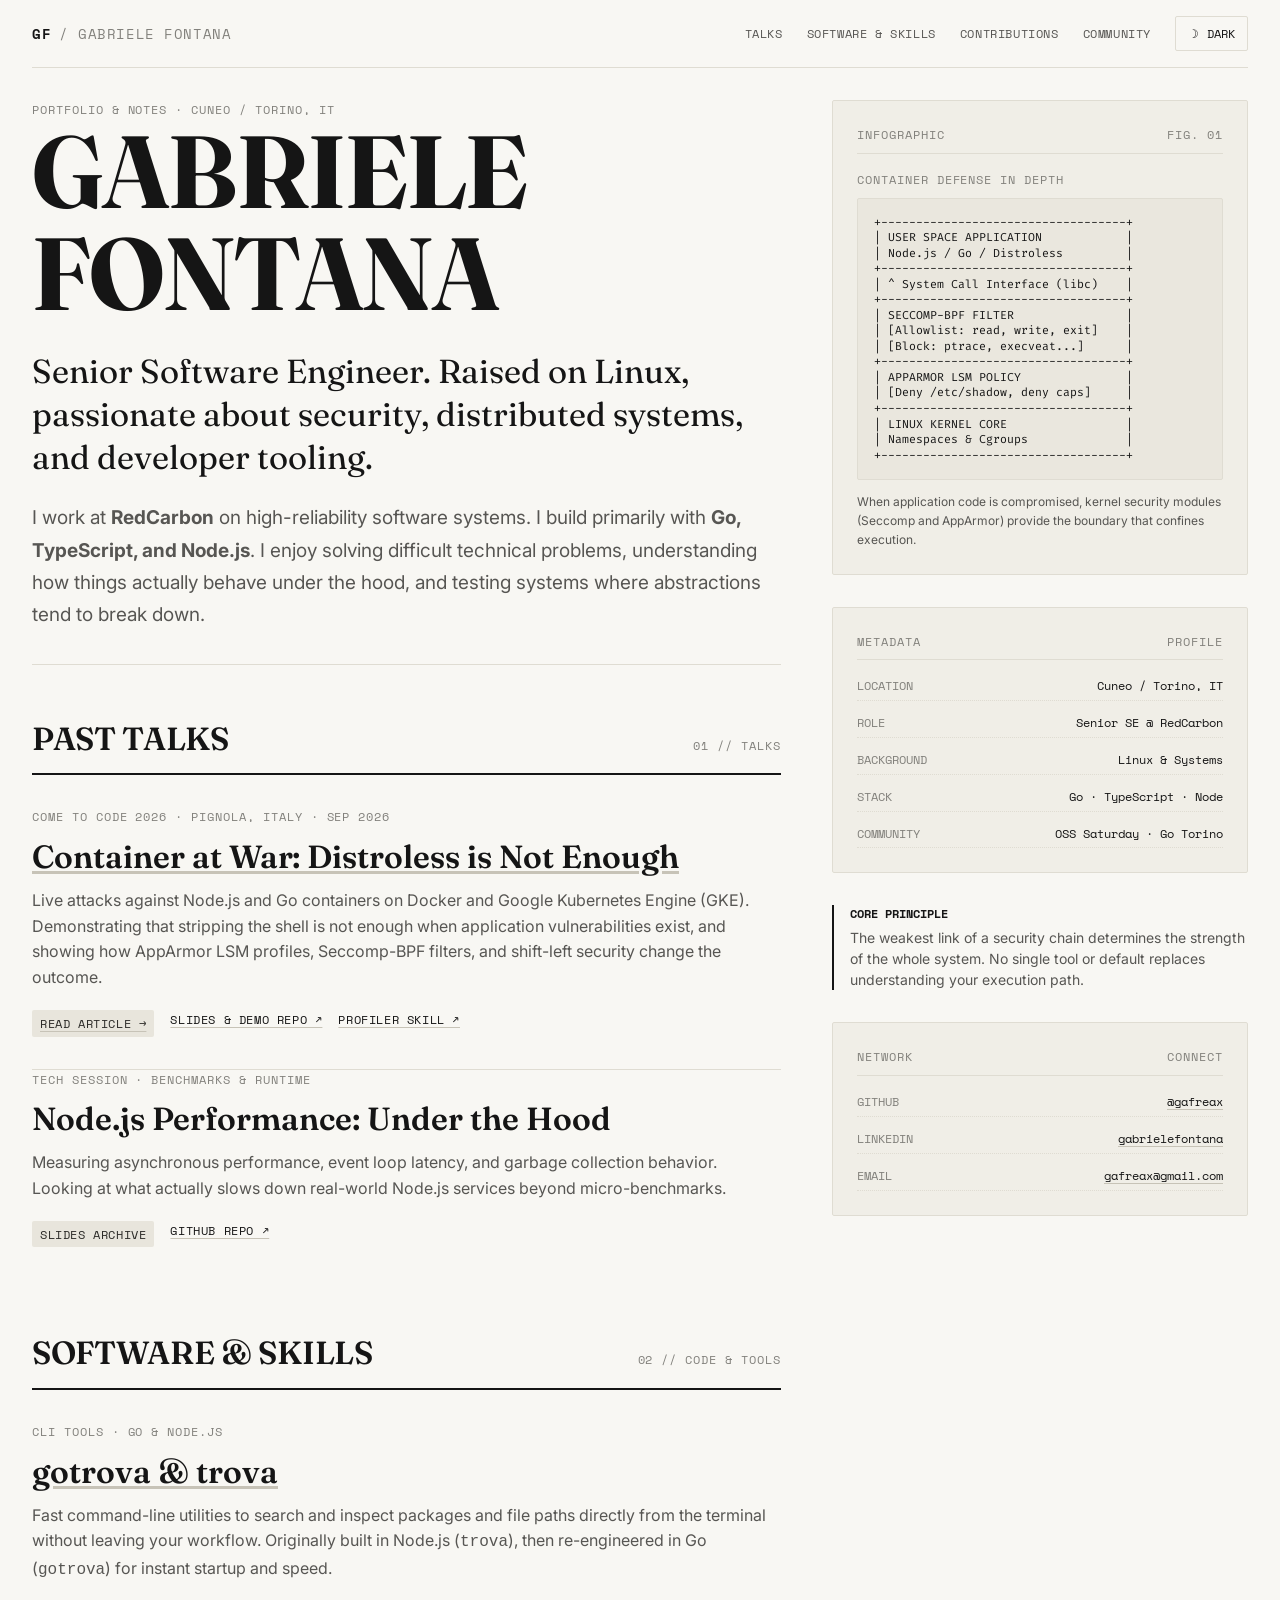
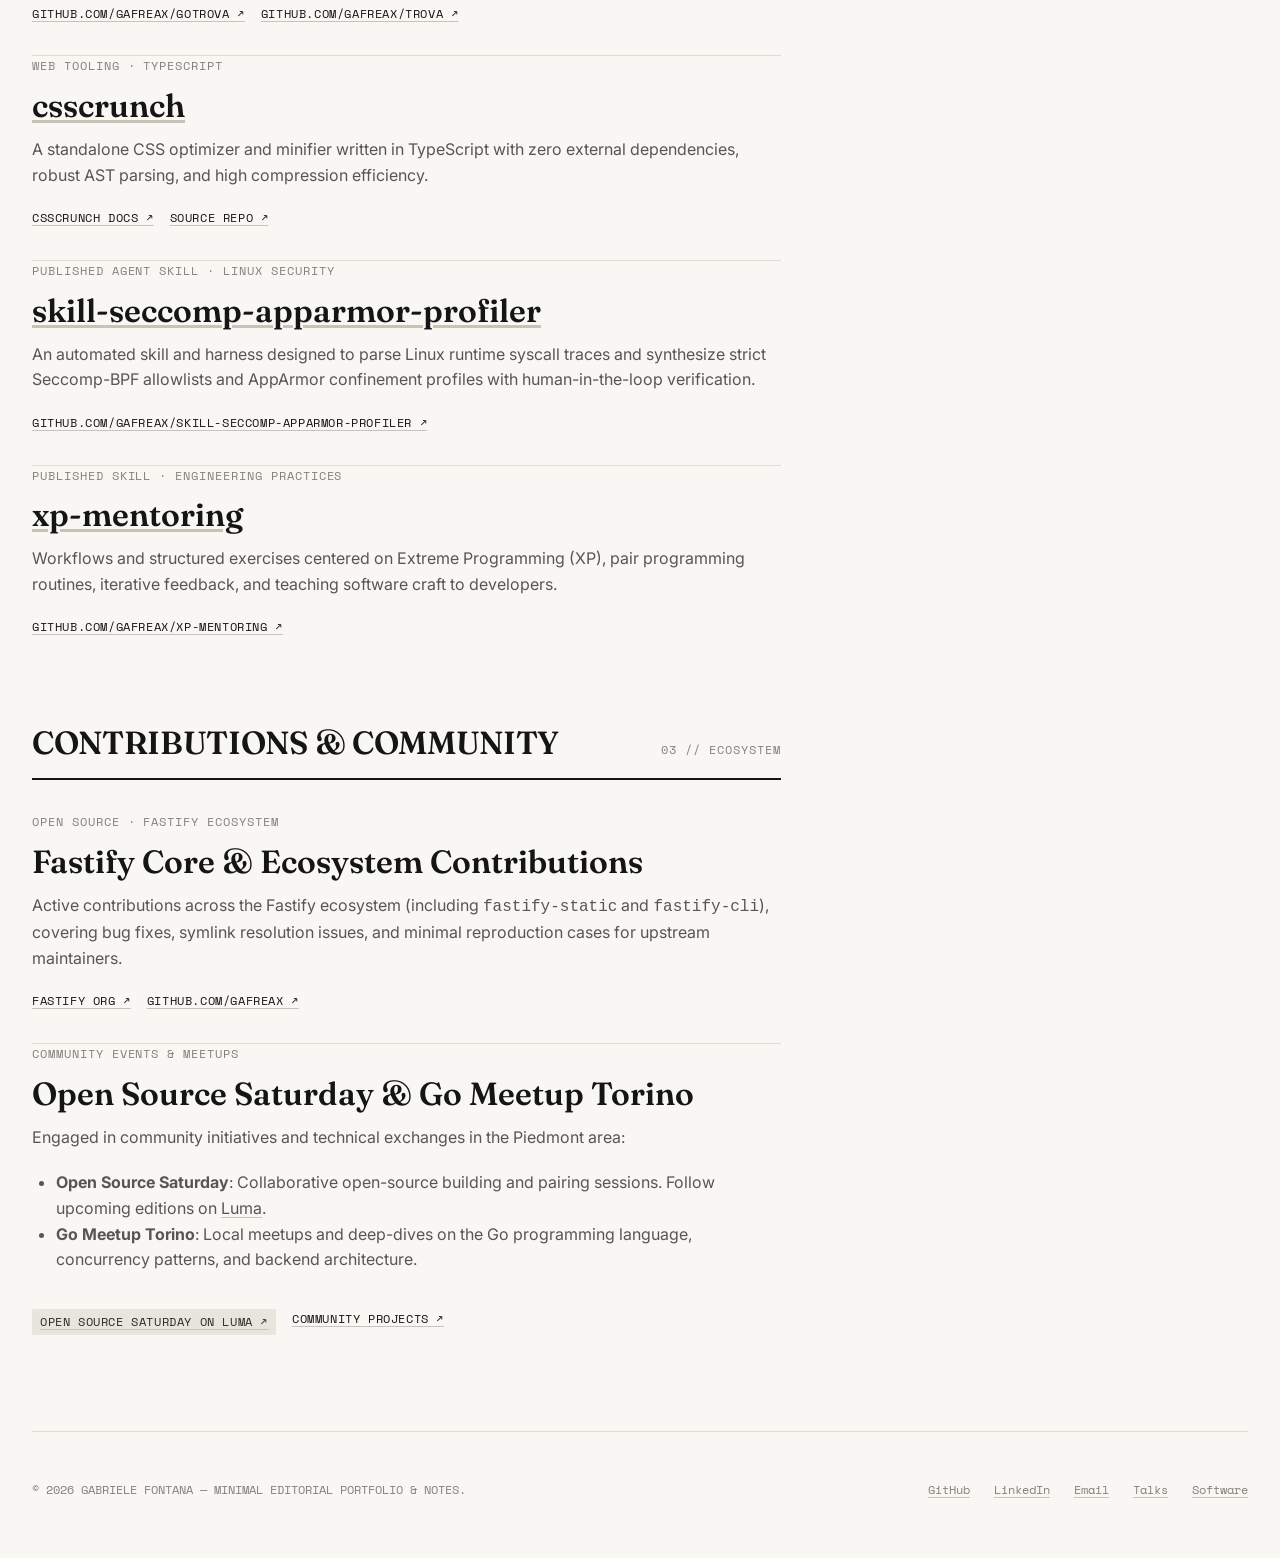
==== index.html @ 36ab9188 "feat: migrate entire site to English, restructure Past Talks, Software & Skills, Fastify and Communi" ====
<!DOCTYPE html>
<html lang="en">
<head>
  <meta charset="UTF-8" />
  <meta name="viewport" content="width=device-width, initial-scale=1.0" />
  <title>Gabriele Fontana — Senior Software Engineer</title>
  <meta name="description" content="Senior Software Engineer at RedCarbon. Raised on Linux, passionate about security, distributed systems, and developer tooling." />
  <meta name="author" content="Gabriele Fontana" />

  <!-- Google Fonts: Fraunces (Wide, open, editorial serif), Inter (Body), Space Mono & Fira Code (Mono) -->
  <link rel="preconnect" href="https://fonts.googleapis.com" />
  <link rel="preconnect" href="https://fonts.gstatic.com" crossorigin />
  <link href="https://fonts.googleapis.com/css2?family=Fira+Code:wght@400;500;600&family=Fraunces:ital,opsz,wght@0,9..144,400..800;1,9..144,400..800&family=Inter:wght@300;400;500;600&family=Playfair+Display:ital,wght@0,400..800;1,400..800&family=Space+Mono:ital,wght@0,400;0,700;1,400&display=swap" rel="stylesheet" />

  <link rel="stylesheet" href="style.css" />
</head>
<body>
  <div class="site-wrapper">

    <!-- Masthead Header Bar -->
    <header class="site-header">
      <div class="header-inner">
        <a href="index.html" class="site-logo">
          <strong>GF</strong> <span>/ GABRIELE FONTANA</span>
        </a>

        <nav class="site-nav" aria-label="Main Navigation">
          <a href="#talks">Talks</a>
          <a href="#software">Software &amp; Skills</a>
          <a href="#contributions">Contributions</a>
          <a href="#community">Community</a>
          <button id="theme-toggle" class="theme-toggle-btn" type="button" aria-label="Toggle theme">
            <span>☽</span> DARK
          </button>
        </nav>
      </div>
    </header>

    <!-- Main Asymmetric Magazine Layout -->
    <main class="magazine-grid">

      <!-- LEFT COLUMN: Huge Typography, Talks, Software, Contributions -->
      <div class="magazine-left">

        <!-- Hero / Intro -->
        <section class="hero-manifesto">
          <p class="meta-label">PORTFOLIO &amp; NOTES · CUNEO / TORINO, IT</p>
          <h1 class="masthead-title">GABRIELE<br />FONTANA</h1>

          <p class="thesis">
            Senior Software Engineer. Raised on Linux, passionate about security, distributed systems, and developer tooling.
          </p>

          <p class="bio-summary">
            I work at <strong>RedCarbon</strong> on high-reliability software systems. I build primarily with <strong>Go, TypeScript, and Node.js</strong>. I enjoy solving difficult technical problems, understanding how things actually behave under the hood, and testing systems where abstractions tend to break down.
          </p>
        </section>

        <!-- DEDICATED PAST TALKS SECTION -->
        <section id="talks" class="content-section">
          <div class="section-header">
            <h2>Past Talks</h2>
            <span class="meta-label">01 // TALKS</span>
          </div>

          <article class="article-entry">
            <div class="meta-label">COME TO CODE 2026 · PIGNOLA, ITALY · SEP 2026</div>
            <h3 class="article-entry-title">
              <a href="article-container-at-war.html">Container at War: Distroless is Not Enough</a>
            </h3>
            <p class="article-desc">
              Live attacks against Node.js and Go containers on Docker and Google Kubernetes Engine (GKE). Demonstrating that stripping the shell is not enough when application vulnerabilities exist, and showing how AppArmor LSM profiles, Seccomp-BPF filters, and shift-left security change the outcome.
            </p>
            <div class="article-links">
              <a href="article-container-at-war.html" class="badge">Read Article &rarr;</a>
              <a href="https://github.com/gafreax/container-at-war" target="_blank" rel="noopener noreferrer">Slides &amp; Demo Repo &nearr;</a>
              <a href="https://github.com/gafreax/skill-seccomp-apparmor-profiler" target="_blank" rel="noopener noreferrer">Profiler Skill &nearr;</a>
            </div>
          </article>

          <article class="article-entry">
            <div class="meta-label">TECH SESSION · BENCHMARKS &amp; RUNTIME</div>
            <h3 class="article-entry-title">
              Node.js Performance: Under the Hood
            </h3>
            <p class="article-desc">
              Measuring asynchronous performance, event loop latency, and garbage collection behavior. Looking at what actually slows down real-world Node.js services beyond micro-benchmarks.
            </p>
            <div class="article-links">
              <span class="badge">Slides Archive</span>
              <a href="https://github.com/gafreax" target="_blank" rel="noopener noreferrer">GitHub Repo &nearr;</a>
            </div>
          </article>
        </section>

        <!-- SOFTWARE & PUBLISHED SKILLS SECTION -->
        <section id="software" class="content-section">
          <div class="section-header">
            <h2>Software &amp; Skills</h2>
            <span class="meta-label">02 // CODE &amp; TOOLS</span>
          </div>

          <article class="article-entry">
            <div class="meta-label">CLI TOOLS · GO &amp; NODE.JS</div>
            <h3 class="article-entry-title">
              <a href="https://github.com/gafreax/gotrova" target="_blank" rel="noopener noreferrer">gotrova &amp; trova</a>
            </h3>
            <p class="article-desc">
              Fast command-line utilities to search and inspect packages and file paths directly from the terminal without leaving your workflow. Originally built in Node.js (<code>trova</code>), then re-engineered in Go (<code>gotrova</code>) for instant startup and speed.
            </p>
            <div class="article-links">
              <a href="https://github.com/gafreax/gotrova" target="_blank" rel="noopener noreferrer">github.com/gafreax/gotrova &nearr;</a>
              <a href="https://github.com/gafreax/trova" target="_blank" rel="noopener noreferrer">github.com/gafreax/trova &nearr;</a>
            </div>
          </article>

          <article class="article-entry">
            <div class="meta-label">WEB TOOLING · TYPESCRIPT</div>
            <h3 class="article-entry-title">
              <a href="https://gafreax.github.io/csscrunch/" target="_blank" rel="noopener noreferrer">csscrunch</a>
            </h3>
            <p class="article-desc">
              A standalone CSS optimizer and minifier written in TypeScript with zero external dependencies, robust AST parsing, and high compression efficiency.
            </p>
            <div class="article-links">
              <a href="https://gafreax.github.io/csscrunch/" target="_blank" rel="noopener noreferrer">csscrunch docs &nearr;</a>
              <a href="https://github.com/gafreax/csscrunch" target="_blank" rel="noopener noreferrer">Source Repo &nearr;</a>
            </div>
          </article>

          <article class="article-entry">
            <div class="meta-label">PUBLISHED AGENT SKILL · LINUX SECURITY</div>
            <h3 class="article-entry-title">
              <a href="https://github.com/gafreax/skill-seccomp-apparmor-profiler" target="_blank" rel="noopener noreferrer">skill-seccomp-apparmor-profiler</a>
            </h3>
            <p class="article-desc">
              An automated skill and harness designed to parse Linux runtime syscall traces and synthesize strict Seccomp-BPF allowlists and AppArmor confinement profiles with human-in-the-loop verification.
            </p>
            <div class="article-links">
              <a href="https://github.com/gafreax/skill-seccomp-apparmor-profiler" target="_blank" rel="noopener noreferrer">github.com/gafreax/skill-seccomp-apparmor-profiler &nearr;</a>
            </div>
          </article>

          <article class="article-entry">
            <div class="meta-label">PUBLISHED SKILL · ENGINEERING PRACTICES</div>
            <h3 class="article-entry-title">
              <a href="https://github.com/gafreax/xp-mentoring" target="_blank" rel="noopener noreferrer">xp-mentoring</a>
            </h3>
            <p class="article-desc">
              Workflows and structured exercises centered on Extreme Programming (XP), pair programming routines, iterative feedback, and teaching software craft to developers.
            </p>
            <div class="article-links">
              <a href="https://github.com/gafreax/xp-mentoring" target="_blank" rel="noopener noreferrer">github.com/gafreax/xp-mentoring &nearr;</a>
            </div>
          </article>
        </section>

        <!-- CONTRIBUTIONS & COMMUNITY SECTION -->
        <section id="contributions" class="content-section">
          <div class="section-header">
            <h2>Contributions &amp; Community</h2>
            <span class="meta-label">03 // ECOSYSTEM</span>
          </div>

          <article class="article-entry">
            <div class="meta-label">OPEN SOURCE · FASTIFY ECOSYSTEM</div>
            <h3 class="article-entry-title">
              Fastify Core &amp; Ecosystem Contributions
            </h3>
            <p class="article-desc">
              Active contributions across the Fastify ecosystem (including <code>fastify-static</code> and <code>fastify-cli</code>), covering bug fixes, symlink resolution issues, and minimal reproduction cases for upstream maintainers.
            </p>
            <div class="article-links">
              <a href="https://github.com/fastify/fastify" target="_blank" rel="noopener noreferrer">Fastify Org &nearr;</a>
              <a href="https://github.com/gafreax" target="_blank" rel="noopener noreferrer">github.com/gafreax &nearr;</a>
            </div>
          </article>

          <article id="community" class="article-entry">
            <div class="meta-label">COMMUNITY EVENTS &amp; MEETUPS</div>
            <h3 class="article-entry-title">
              Open Source Saturday &amp; Go Meetup Torino
            </h3>
            <p class="article-desc">
              Engaged in community initiatives and technical exchanges in the Piedmont area:
            </p>
            <ul style="margin: 0.5rem 0 1rem 1.5rem; color: var(--text-secondary); font-size: var(--text-base); line-height: 1.6;">
              <li><strong>Open Source Saturday</strong>: Collaborative open-source building and pairing sessions. Follow upcoming editions on <a href="https://lu.ma" target="_blank" rel="noopener noreferrer">Luma</a>.</li>
              <li><strong>Go Meetup Torino</strong>: Local meetups and deep-dives on the Go programming language, concurrency patterns, and backend architecture.</li>
            </ul>
            <div class="article-links">
              <a href="https://lu.ma" target="_blank" rel="noopener noreferrer" class="badge">Open Source Saturday on Luma &nearr;</a>
              <a href="https://github.com/gafreax" target="_blank" rel="noopener noreferrer">Community Projects &nearr;</a>
            </div>
          </article>
        </section>

      </div>

      <!-- RIGHT COLUMN: Asymmetric Infographics, Architecture Diagrams, Margin Notes -->
      <aside class="magazine-right sticky-col" aria-label="Sidebar Context & Infographics">

        <!-- Info Card: Container Defense Layers Diagram -->
        <div class="info-box">
          <div class="info-box-header">
            <span>INFOGRAPHIC</span>
            <span>FIG. 01</span>
          </div>
          <p class="meta-label" style="margin-bottom: 0.5rem;">CONTAINER DEFENSE IN DEPTH</p>
          <div class="diagram-box">+-----------------------------------+
| USER SPACE APPLICATION            |
| Node.js / Go / Distroless         |
+-----------------------------------+
| ^ System Call Interface (libc)    |
+-----------------------------------+
| SECCOMP-BPF FILTER                |
| [Allowlist: read, write, exit]    |
| [Block: ptrace, execveat...]      |
+-----------------------------------+
| APPARMOR LSM POLICY               |
| [Deny /etc/shadow, deny caps]     |
+-----------------------------------+
| LINUX KERNEL CORE                 |
| Namespaces &amp; Cgroups              |
+-----------------------------------+</div>
          <p class="article-desc" style="font-size: var(--text-xs); margin-top: 0.75rem;">
            When application code is compromised, kernel security modules (Seccomp and AppArmor) provide the boundary that confines execution.
          </p>
        </div>

        <!-- Info Card: Metadata & Dispatch -->
        <div class="info-box">
          <div class="info-box-header">
            <span>METADATA</span>
            <span>PROFILE</span>
          </div>
          <ul class="meta-list">
            <li>
              <span class="label">LOCATION</span>
              <span class="val">Cuneo / Torino, IT</span>
            </li>
            <li>
              <span class="label">ROLE</span>
              <span class="val">Senior SE @ RedCarbon</span>
            </li>
            <li>
              <span class="label">BACKGROUND</span>
              <span class="val">Linux &amp; Systems</span>
            </li>
            <li>
              <span class="label">STACK</span>
              <span class="val">Go · TypeScript · Node</span>
            </li>
            <li>
              <span class="label">COMMUNITY</span>
              <span class="val">OSS Saturday · Go Torino</span>
            </li>
          </ul>
        </div>

        <!-- Margin Note / Principle -->
        <div class="margin-note">
          <strong>Core Principle</strong>
          The weakest link of a security chain determines the strength of the whole system. No single tool or default replaces understanding your execution path.
        </div>

        <!-- Direct Contact Box -->
        <div class="info-box">
          <div class="info-box-header">
            <span>NETWORK</span>
            <span>CONNECT</span>
          </div>
          <ul class="meta-list">
            <li>
              <span class="label">GITHUB</span>
              <span class="val"><a href="https://github.com/gafreax" target="_blank" rel="noopener noreferrer">@gafreax</a></span>
            </li>
            <li>
              <span class="label">LINKEDIN</span>
              <span class="val"><a href="https://www.linkedin.com/in/gabrielefontana/" target="_blank" rel="noopener noreferrer">gabrielefontana</a></span>
            </li>
            <li>
              <span class="label">EMAIL</span>
              <span class="val"><a href="mailto:gafreax@gmail.com">gafreax@gmail.com</a></span>
            </li>
          </ul>
        </div>

      </aside>

    </main>

    <!-- Site Footer -->
    <footer class="site-footer">
      <div class="footer-inner">
        <div>
          &copy; 2026 GABRIELE FONTANA — MINIMAL EDITORIAL PORTFOLIO &amp; NOTES.
        </div>
        <ul class="footer-links">
          <li><a href="https://github.com/gafreax" target="_blank" rel="noopener noreferrer">GitHub</a></li>
          <li><a href="https://www.linkedin.com/in/gabrielefontana/" target="_blank" rel="noopener noreferrer">LinkedIn</a></li>
          <li><a href="mailto:gafreax@gmail.com">Email</a></li>
          <li><a href="#talks">Talks</a></li>
          <li><a href="#software">Software</a></li>
        </ul>
      </div>
    </footer>

  </div>

  <script src="main.js"></script>
</body>
</html>
---- style.css ----
/* ==========================================================================
   GABRIELE FONTANA — MINIMAL EDITORIAL THEME
   Typography-driven, asymmetric magazine layout.
   Zero frameworks. Pure HTML & CSS.
   ========================================================================== */

/* --------------------------------------------------------------------------
   Design Tokens & Themes
   Off-white paper & off-black ink. No pure #000000 or #ffffff.
   -------------------------------------------------------------------------- */
:root {
  /* Typography Stacks: Wide, open, high-legibility editorial fonts */
  --font-display: "Fraunces", "Playfair Display", Georgia, serif;
  --font-body: "Inter", -apple-system, BlinkMacSystemFont, "Segoe UI", Roboto, sans-serif;
  --font-mono: "Space Mono", "Fira Code", "Ubuntu Mono", monospace;

  /* Type Scale */
  --text-xs: 0.75rem;    /* 12px */
  --text-sm: 0.875rem;   /* 14px */
  --text-base: 1rem;     /* 16px */
  --text-lg: 1.1875rem;  /* 19px */
  --text-xl: 1.5rem;     /* 24px */
  --text-2xl: 2rem;      /* 32px */
  --text-3xl: 2.75rem;   /* 44px */
  --text-4xl: clamp(2.5rem, 5.5vw, 4.75rem); /* Giant New Yorker editorial headline */
  --text-huge: clamp(3.2rem, 8vw, 7rem);     /* Monolithic masthead */

  /* Spacing */
  --space-1: 0.25rem;
  --space-2: 0.5rem;
  --space-3: 0.75rem;
  --space-4: 1rem;
  --space-6: 1.5rem;
  --space-8: 2rem;
  --space-12: 3rem;
  --space-16: 4rem;
  --space-24: 6rem;

  /* Layout */
  --container-max: 1360px;
  --grid-gap: clamp(2rem, 4vw, 4.5rem);
}

/* Light Mode (Default / Paper Editorial) */
:root,
[data-theme="light"] {
  --bg: #F8F7F3;              /* Warm off-white / natural paper */
  --bg-elevated: #F0EEE7;     /* Slight tint for cards & asides */
  --bg-subtle: #EAE7DE;       /* Callout / badge background */
  --text-primary: #151515;    /* Soft carbon / printer's ink */
  --text-secondary: #575653;  /* Reading slate */
  --text-muted: #82817C;      /* Meta labels & footers */
  --border: #DFDCD2;          /* Hairline separator */
  --border-strong: #151515;   /* Strong contrast border */
  --code-bg: #EAE7DE;
  --link-underline: #C7C3B7;
  --link-hover: #000000;
  --badge-bg: #E8E5DC;
  --badge-text: #2B2A27;
  --color-scheme: light;
}

/* Dark Mode (Carbon / Ink Negative) */
[data-theme="dark"] {
  --bg: #141416;              /* Deep charcoal / matte slate */
  --bg-elevated: #1C1C1F;     /* Soft lifted surface */
  --bg-subtle: #242429;       /* Callout background */
  --text-primary: #EFEFEA;    /* Warm milk / off-white */
  --text-secondary: #A6A59E;  /* Reading muted gray */
  --text-muted: #6E6D67;      /* Meta labels */
  --border: #29292F;          /* Subtle hairline */
  --border-strong: #EFEFEA;   /* Strong contrast border */
  --code-bg: #1E1E23;
  --link-underline: #3E3E48;
  --link-hover: #FFFFFF;
  --badge-bg: #222227;
  --badge-text: #DCDAD3;
  --color-scheme: dark;
}

/* OS Preference fallback when data-theme is not explicitly set */
@media (prefers-color-scheme: dark) {
  :root:not([data-theme="light"]) {
    --bg: #141416;
    --bg-elevated: #1C1C1F;
    --bg-subtle: #242429;
    --text-primary: #EFEFEA;
    --text-secondary: #A6A59E;
    --text-muted: #6E6D67;
    --border: #29292F;
    --border-strong: #EFEFEA;
    --code-bg: #1E1E23;
    --link-underline: #3E3E48;
    --link-hover: #FFFFFF;
    --badge-bg: #222227;
    --badge-text: #DCDAD3;
    --color-scheme: dark;
  }
}

/* --------------------------------------------------------------------------
   CSS Reset & Base
   -------------------------------------------------------------------------- */
*, *::before, *::after {
  box-sizing: border-box;
  margin: 0;
  padding: 0;
}

html {
  font-size: 16px;
  scroll-behavior: smooth;
  color-scheme: var(--color-scheme);
}

body {
  background-color: var(--bg);
  color: var(--text-primary);
  font-family: var(--font-body);
  font-size: var(--text-base);
  line-height: 1.65;
  -webkit-font-smoothing: antialiased;
  -moz-osx-font-smoothing: grayscale;
  text-rendering: optimizeLegibility;
  transition: background-color 0.25s ease, color 0.25s ease;
  min-height: 100vh;
}

img, svg {
  display: block;
  max-width: 100%;
}

a {
  color: inherit;
  text-decoration: underline;
  text-decoration-color: var(--link-underline);
  text-underline-offset: 3px;
  transition: text-decoration-color 0.2s ease, color 0.2s ease;
}

a:hover {
  text-decoration-color: var(--link-hover);
}

/* --------------------------------------------------------------------------
   Typography Utility & Heading Hierarchy
   -------------------------------------------------------------------------- */
.font-display {
  font-family: var(--font-display);
  font-weight: 600;
  letter-spacing: 0;
  font-variation-settings: "opsz" 72;
}

.font-mono {
  font-family: var(--font-mono);
  letter-spacing: 0;
}

.font-body {
  font-family: var(--font-body);
}

/* Monolithic Masthead */
.masthead-title {
  font-family: var(--font-display);
  font-size: var(--text-huge);
  font-weight: 700;
  line-height: 1.0;
  letter-spacing: -0.01em;
  text-transform: uppercase;
  margin-bottom: var(--space-4);
  font-variation-settings: "opsz" 144, "SOFT" 20;
}

/* Primary Section / Article Title */
.headline-huge {
  font-family: var(--font-display);
  font-size: var(--text-4xl);
  font-weight: 600;
  line-height: 1.15;
  letter-spacing: -0.01em;
  font-variation-settings: "opsz" 72;
}

.headline-large {
  font-family: var(--font-display);
  font-size: var(--text-3xl);
  font-weight: 600;
  line-height: 1.2;
  letter-spacing: 0;
}

.headline-medium {
  font-family: var(--font-display);
  font-size: var(--text-2xl);
  font-weight: 600;
  line-height: 1.25;
}

.headline-small {
  font-family: var(--font-display);
  font-size: var(--text-xl);
  font-weight: 600;
  line-height: 1.3;
}

/* Overlines & Labels */
.meta-label {
  font-family: var(--font-mono);
  font-size: var(--text-xs);
  text-transform: uppercase;
  letter-spacing: 0.08em;
  color: var(--text-muted);
}

.lede {
  font-family: var(--font-display);
  font-size: clamp(1.25rem, 2.2vw, 1.75rem);
  font-style: italic;
  line-height: 1.4;
  color: var(--text-secondary);
}

/* --------------------------------------------------------------------------
   Layout Containers
   -------------------------------------------------------------------------- */
.site-wrapper {
  max-width: var(--container-max);
  margin: 0 auto;
  padding: 0 var(--space-6);
}

@media (min-width: 768px) {
  .site-wrapper {
    padding: 0 var(--space-8);
  }
}

/* Top Editorial Bar */
.site-header {
  border-bottom: 1px solid var(--border);
  padding: var(--space-4) 0;
  margin-bottom: var(--space-8);
}

.header-inner {
  display: flex;
  justify-content: space-between;
  align-items: center;
  gap: var(--space-4);
  flex-wrap: wrap;
}

.site-logo {
  font-family: var(--font-mono);
  font-size: var(--text-sm);
  font-weight: 700;
  text-decoration: none;
  letter-spacing: 0.04em;
  display: flex;
  align-items: center;
  gap: var(--space-2);
}

.site-logo span {
  font-weight: 400;
  color: var(--text-muted);
}

.site-nav {
  display: flex;
  align-items: center;
  gap: var(--space-6);
  font-family: var(--font-mono);
  font-size: var(--text-xs);
  text-transform: uppercase;
  letter-spacing: 0.05em;
}

.site-nav a {
  text-decoration: none;
  color: var(--text-secondary);
}

.site-nav a:hover {
  color: var(--text-primary);
  text-decoration: underline;
  text-decoration-color: var(--text-primary);
}

/* Theme Toggle Button */
.theme-toggle-btn {
  background: transparent;
  border: 1px solid var(--border);
  color: var(--text-primary);
  font-family: var(--font-mono);
  font-size: var(--text-xs);
  padding: var(--space-2) var(--space-3);
  cursor: pointer;
  border-radius: 2px;
  display: inline-flex;
  align-items: center;
  gap: var(--space-2);
  transition: all 0.2s ease;
}

.theme-toggle-btn:hover {
  background: var(--bg-elevated);
  border-color: var(--border-strong);
}

/* --------------------------------------------------------------------------
   Asymmetric Magazine Grid
   Left Column: Big copy, deep thoughts, narrative.
   Right Column: Infographics, metadata, margin notes, whitespace.
   -------------------------------------------------------------------------- */
.magazine-grid {
  display: grid;
  grid-template-columns: 1fr;
  gap: var(--grid-gap);
  margin-bottom: var(--space-16);
}

@media (min-width: 960px) {
  .magazine-grid {
    grid-template-columns: minmax(0, 1.8fr) minmax(280px, 1fr);
    align-items: start;
  }
}

.magazine-left {
  display: flex;
  flex-direction: column;
  gap: var(--space-12);
}

.magazine-right {
  display: flex;
  flex-direction: column;
  gap: var(--space-8);
}

@media (min-width: 960px) {
  .magazine-right.sticky-col {
    position: sticky;
    top: var(--space-8);
  }
}

/* Editorial Separators */
.divider {
  height: 1px;
  background-color: var(--border);
  border: none;
  margin: var(--space-8) 0;
}

.divider-heavy {
  height: 2px;
  background-color: var(--border-strong);
  border: none;
  margin: var(--space-8) 0;
}

/* --------------------------------------------------------------------------
   Hero / Front Page Section
   -------------------------------------------------------------------------- */
.hero-manifesto {
  padding-bottom: var(--space-8);
  border-bottom: 1px solid var(--border);
}

.hero-manifesto .thesis {
  font-family: var(--font-display);
  font-size: clamp(1.4rem, 2.6vw, 2.2rem);
  font-weight: 400;
  line-height: 1.3;
  margin-top: var(--space-6);
  color: var(--text-primary);
}

.hero-manifesto .thesis strong {
  font-weight: 700;
  text-decoration: underline;
  text-decoration-thickness: 2px;
  text-underline-offset: 6px;
}

.hero-manifesto .bio-summary {
  font-size: var(--text-lg);
  color: var(--text-secondary);
  line-height: 1.7;
  max-width: 65ch;
  margin-top: var(--space-6);
}

/* --------------------------------------------------------------------------
   Editorial Content Blocks (Talks, Writings, Projects)
   -------------------------------------------------------------------------- */
.section-header {
  display: flex;
  align-items: baseline;
  justify-content: space-between;
  border-bottom: 2px solid var(--border-strong);
  padding-bottom: var(--space-2);
  margin-bottom: var(--space-8);
}

.section-header h2 {
  font-family: var(--font-display);
  font-size: var(--text-2xl);
  font-weight: 600;
  text-transform: uppercase;
  letter-spacing: -0.01em;
}

.article-entry {
  display: flex;
  flex-direction: column;
  gap: var(--space-3);
  padding-bottom: var(--space-8);
  border-bottom: 1px solid var(--border);
}

.article-entry:last-child {
  border-bottom: none;
}

.article-entry-title {
  font-family: var(--font-display);
  font-size: var(--text-2xl);
  font-weight: 600;
  line-height: 1.15;
  text-decoration: none;
}

.article-entry-title:hover {
  text-decoration: underline;
}

.article-desc {
  font-size: var(--text-base);
  color: var(--text-secondary);
  line-height: 1.6;
}

.article-links {
  display: flex;
  flex-wrap: wrap;
  gap: var(--space-4);
  margin-top: var(--space-2);
  font-family: var(--font-mono);
  font-size: var(--text-xs);
}

.article-links a {
  text-transform: uppercase;
  letter-spacing: 0.05em;
}

/* Badge */
.badge {
  display: inline-block;
  font-family: var(--font-mono);
  font-size: var(--text-xs);
  padding: 0.2rem 0.5rem;
  background-color: var(--badge-bg);
  color: var(--badge-text);
  border-radius: 2px;
  font-weight: 500;
  text-transform: uppercase;
  letter-spacing: 0.05em;
}

/* --------------------------------------------------------------------------
   Infographics & Margin Notes (Right Column)
   -------------------------------------------------------------------------- */
.info-box {
  background-color: var(--bg-elevated);
  border: 1px solid var(--border);
  padding: var(--space-6);
  border-radius: 2px;
}

.info-box-header {
  font-family: var(--font-mono);
  font-size: var(--text-xs);
  text-transform: uppercase;
  letter-spacing: 0.08em;
  color: var(--text-muted);
  margin-bottom: var(--space-4);
  border-bottom: 1px solid var(--border);
  padding-bottom: var(--space-2);
  display: flex;
  justify-content: space-between;
}

/* ASCII / Diagram Box */
.diagram-box {
  font-family: "Fira Code", "Space Mono", ui-monospace, SFMono-Regular, Menlo, Monaco, Consolas, monospace;
  font-size: 0.72rem;
  line-height: 1.35;
  letter-spacing: 0;
  font-variant-ligatures: none;
  font-feature-settings: "liga" 0, "calt" 0;
  background-color: var(--code-bg);
  border: 1px solid var(--border);
  padding: var(--space-4);
  overflow-x: auto;
  border-radius: 2px;
  color: var(--text-primary);
  white-space: pre;
}

.margin-note {
  font-size: var(--text-sm);
  color: var(--text-secondary);
  border-left: 2px solid var(--border-strong);
  padding-left: var(--space-4);
  line-height: 1.5;
}

.margin-note strong {
  font-family: var(--font-mono);
  font-size: var(--text-xs);
  display: block;
  text-transform: uppercase;
  margin-bottom: var(--space-1);
  color: var(--text-primary);
}

/* Stats / Key Facts List */
.meta-list {
  list-style: none;
  font-family: var(--font-mono);
  font-size: var(--text-xs);
  display: flex;
  flex-direction: column;
  gap: var(--space-3);
}

.meta-list li {
  display: flex;
  justify-content: space-between;
  border-bottom: 1px dotted var(--border);
  padding-bottom: var(--space-1);
}

.meta-list li span.label {
  color: var(--text-muted);
}

.meta-list li span.val {
  color: var(--text-primary);
  font-weight: 500;
}

/* --------------------------------------------------------------------------
   Article / Blog Post Page Layout
   -------------------------------------------------------------------------- */
.prose {
  font-size: var(--text-lg);
  line-height: 1.75;
  color: var(--text-primary);
}

.prose p {
  margin-bottom: var(--space-6);
}

.prose h2 {
  font-family: var(--font-display);
  font-size: var(--text-3xl);
  font-weight: 600;
  line-height: 1.2;
  margin-top: var(--space-12);
  margin-bottom: var(--space-4);
}

.prose h3 {
  font-family: var(--font-display);
  font-size: var(--text-xl);
  font-weight: 600;
  line-height: 1.3;
  margin-top: var(--space-8);
  margin-bottom: var(--space-3);
}

.prose blockquote {
  font-family: var(--font-display);
  font-style: italic;
  font-size: var(--text-xl);
  line-height: 1.45;
  border-left: 3px solid var(--border-strong);
  padding-left: var(--space-6);
  margin: var(--space-8) 0;
  color: var(--text-secondary);
}

.prose code {
  font-family: var(--font-mono);
  font-size: 0.88em;
  background-color: var(--code-bg);
  padding: 0.15em 0.35em;
  border-radius: 2px;
}

.prose pre {
  background-color: var(--code-bg);
  border: 1px solid var(--border);
  padding: var(--space-4);
  border-radius: 2px;
  overflow-x: auto;
  margin: var(--space-8) 0;
}

.prose pre code {
  background: transparent;
  padding: 0;
  font-size: var(--text-sm);
  line-height: 1.5;
}

.prose ul, .prose ol {
  margin-bottom: var(--space-6);
  padding-left: var(--space-6);
}

.prose li {
  margin-bottom: var(--space-2);
}

/* --------------------------------------------------------------------------
   Site Footer
   -------------------------------------------------------------------------- */
.site-footer {
  border-top: 1px solid var(--border);
  padding: var(--space-12) 0 var(--space-16);
  margin-top: var(--space-16);
  font-family: var(--font-mono);
  font-size: var(--text-xs);
  color: var(--text-muted);
}

.footer-inner {
  display: flex;
  justify-content: space-between;
  align-items: center;
  flex-wrap: wrap;
  gap: var(--space-4);
}

.footer-links {
  display: flex;
  gap: var(--space-6);
  list-style: none;
}
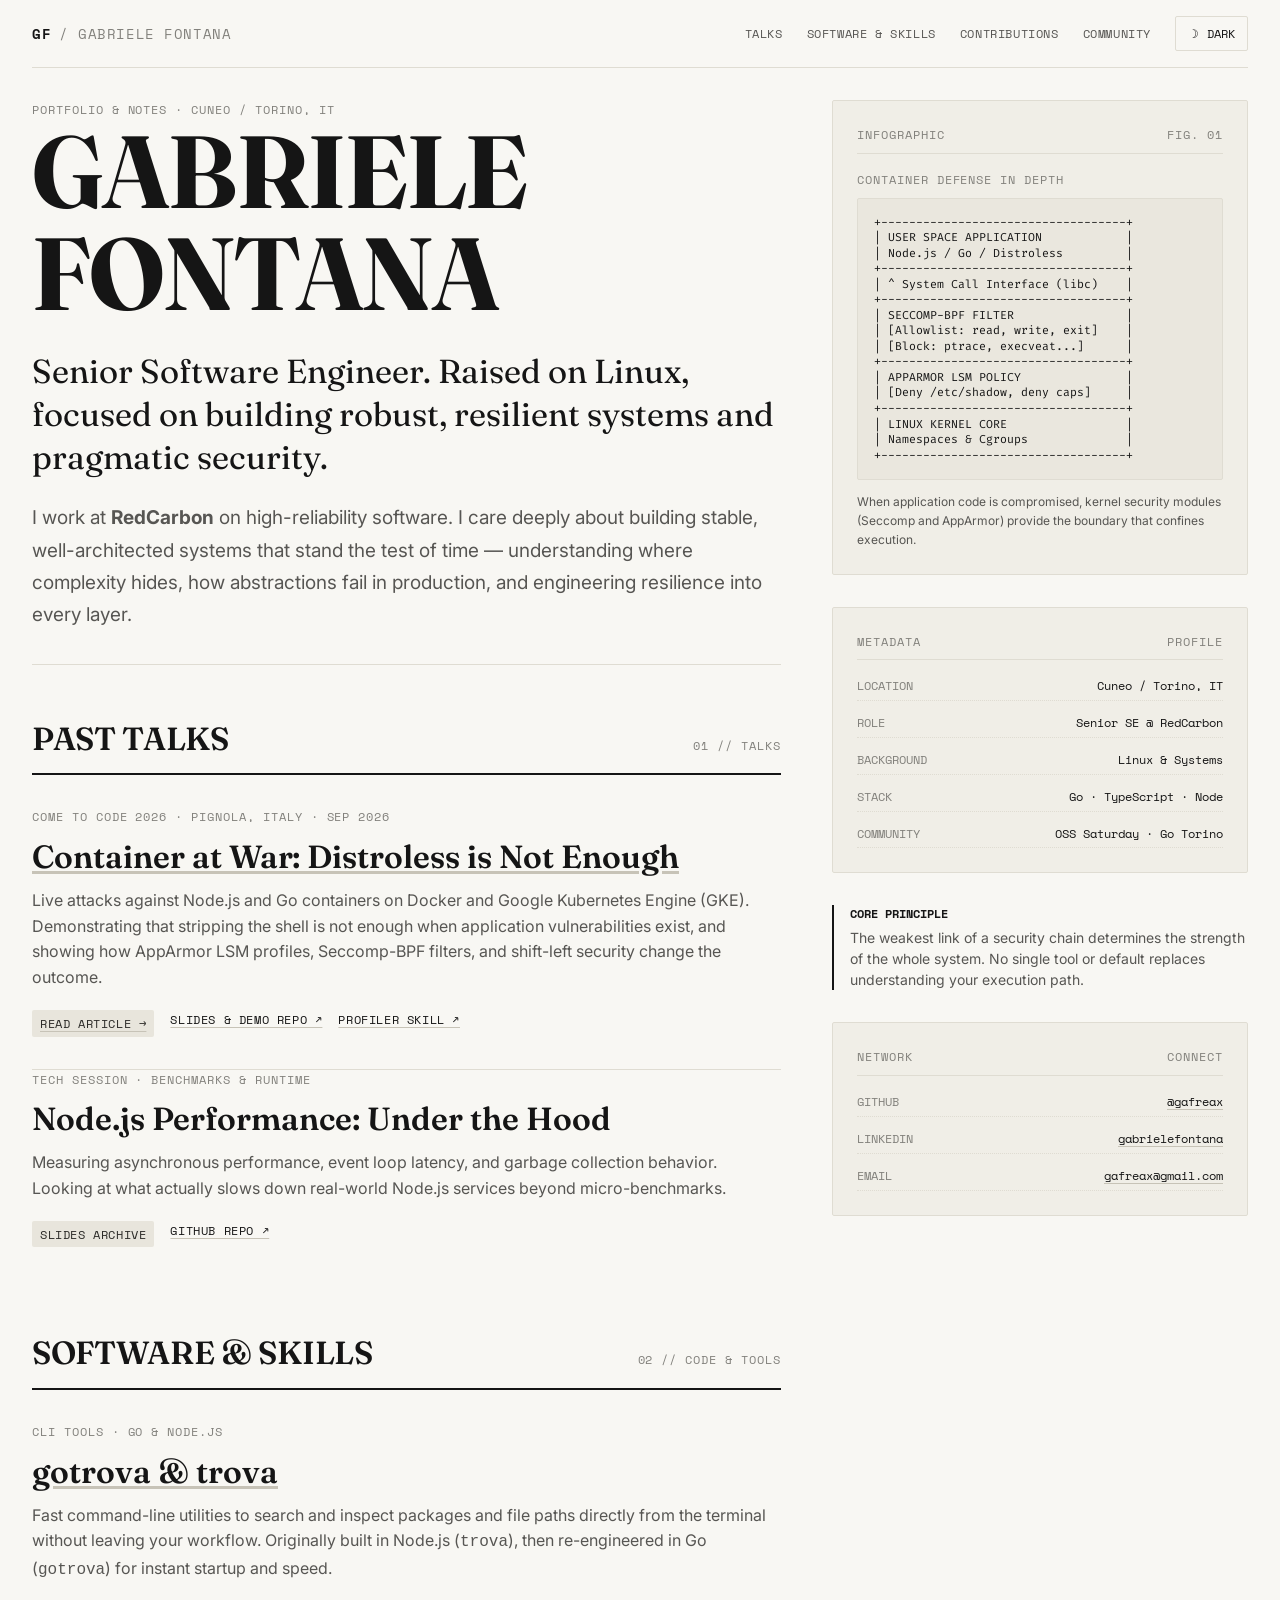
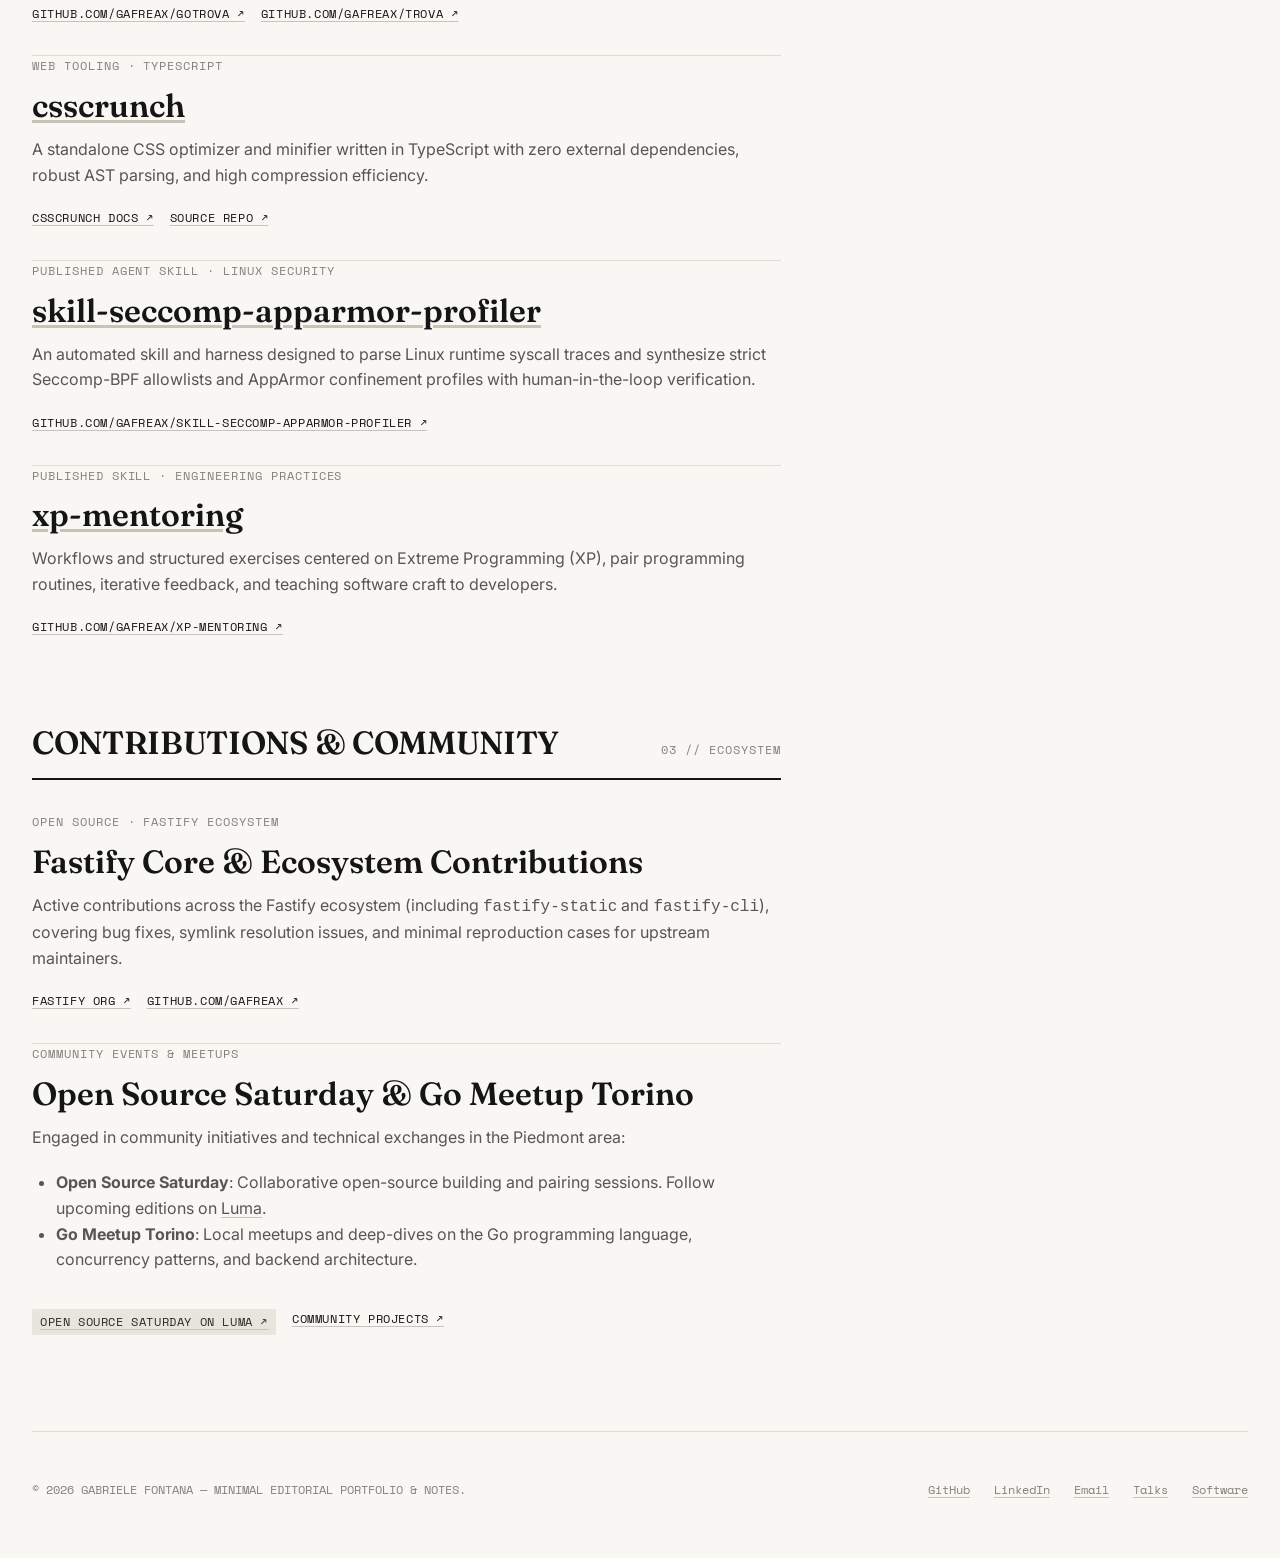
==== commit 99340a65: "refactor: focus bio on robust, resilient and stable systems without language lists" ====
--- a/index.html
+++ b/index.html
@@ -48,11 +48,11 @@
           <h1 class="masthead-title">GABRIELE<br />FONTANA</h1>
 
           <p class="thesis">
-            Senior Software Engineer. Raised on Linux, passionate about security, distributed systems, and developer tooling.
+            Senior Software Engineer. Raised on Linux, focused on building robust, resilient systems and pragmatic security.
           </p>
 
           <p class="bio-summary">
-            I work at <strong>RedCarbon</strong> on high-reliability software systems. I build primarily with <strong>Go, TypeScript, and Node.js</strong>. I enjoy solving difficult technical problems, understanding how things actually behave under the hood, and testing systems where abstractions tend to break down.
+            I work at <strong>RedCarbon</strong> on high-reliability software. I care deeply about building stable, well-architected systems that stand the test of time — understanding where complexity hides, how abstractions fail in production, and engineering resilience into every layer.
           </p>
         </section>
 
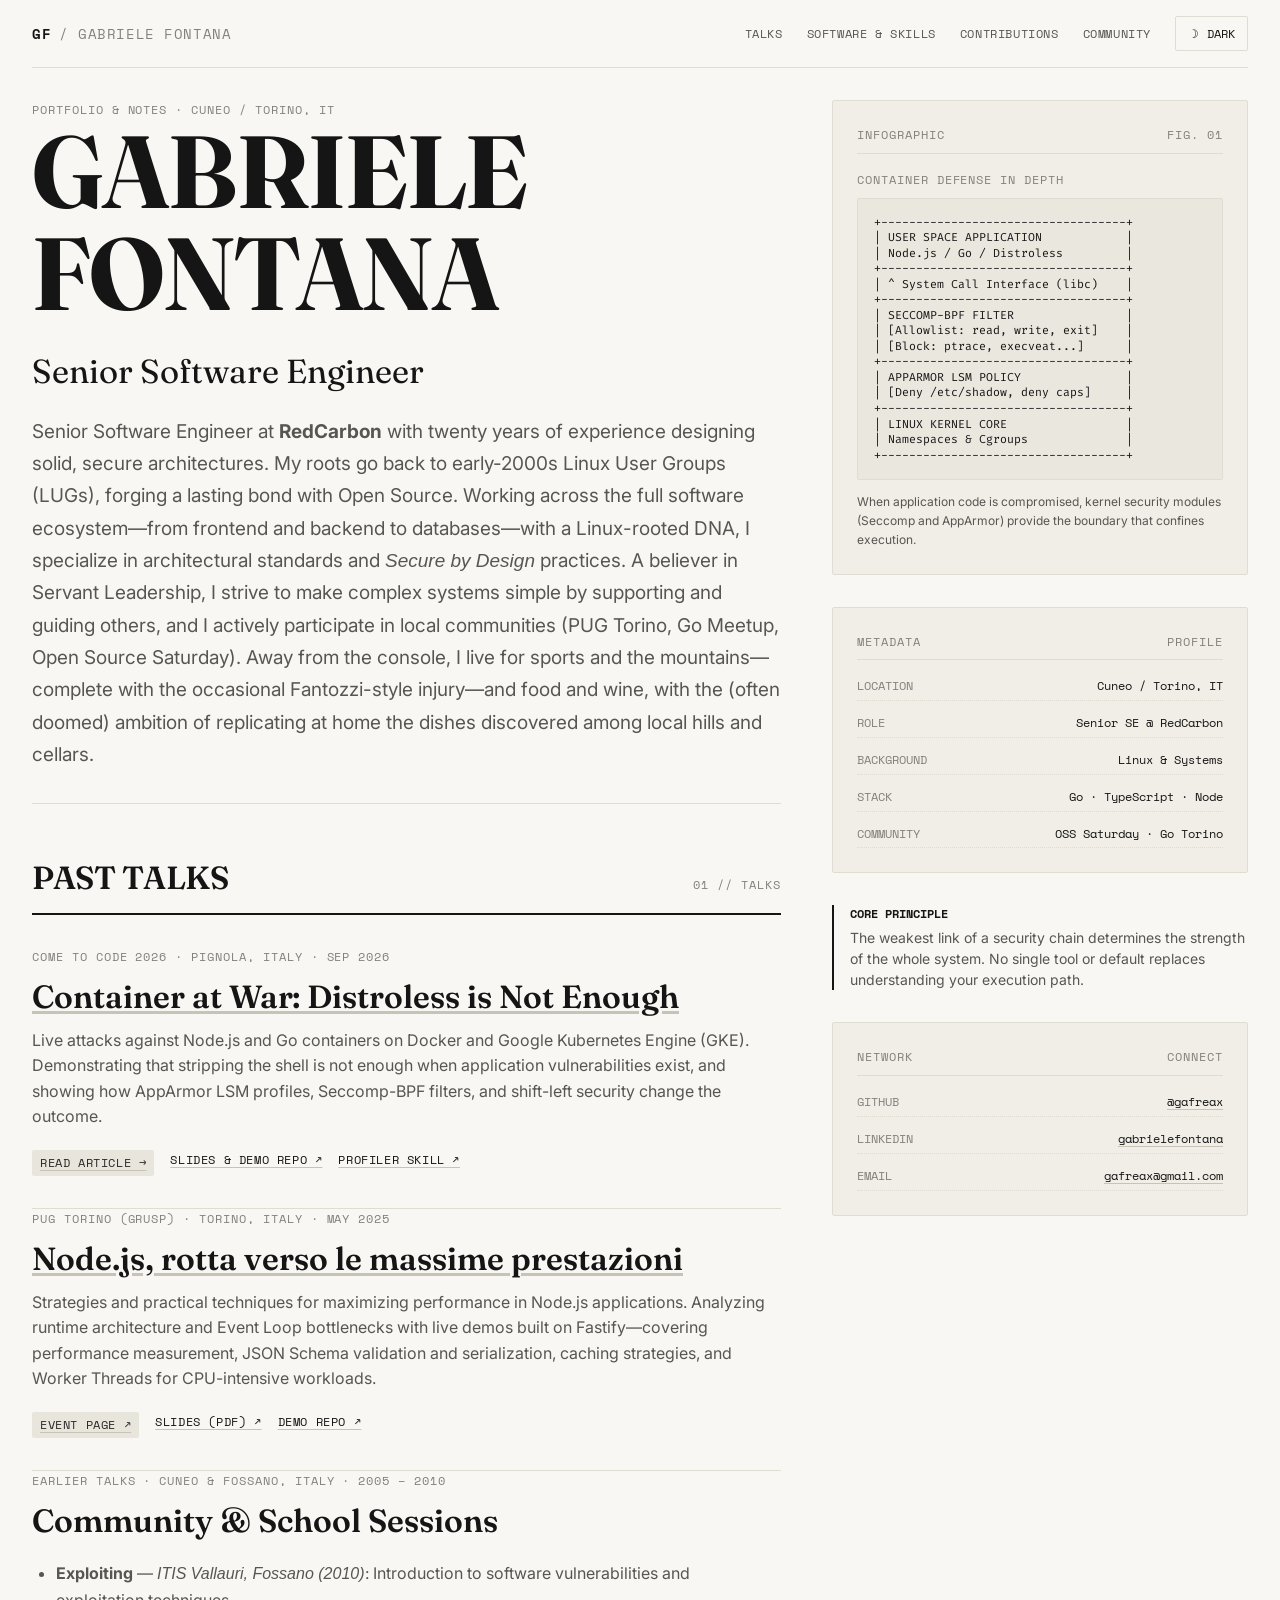
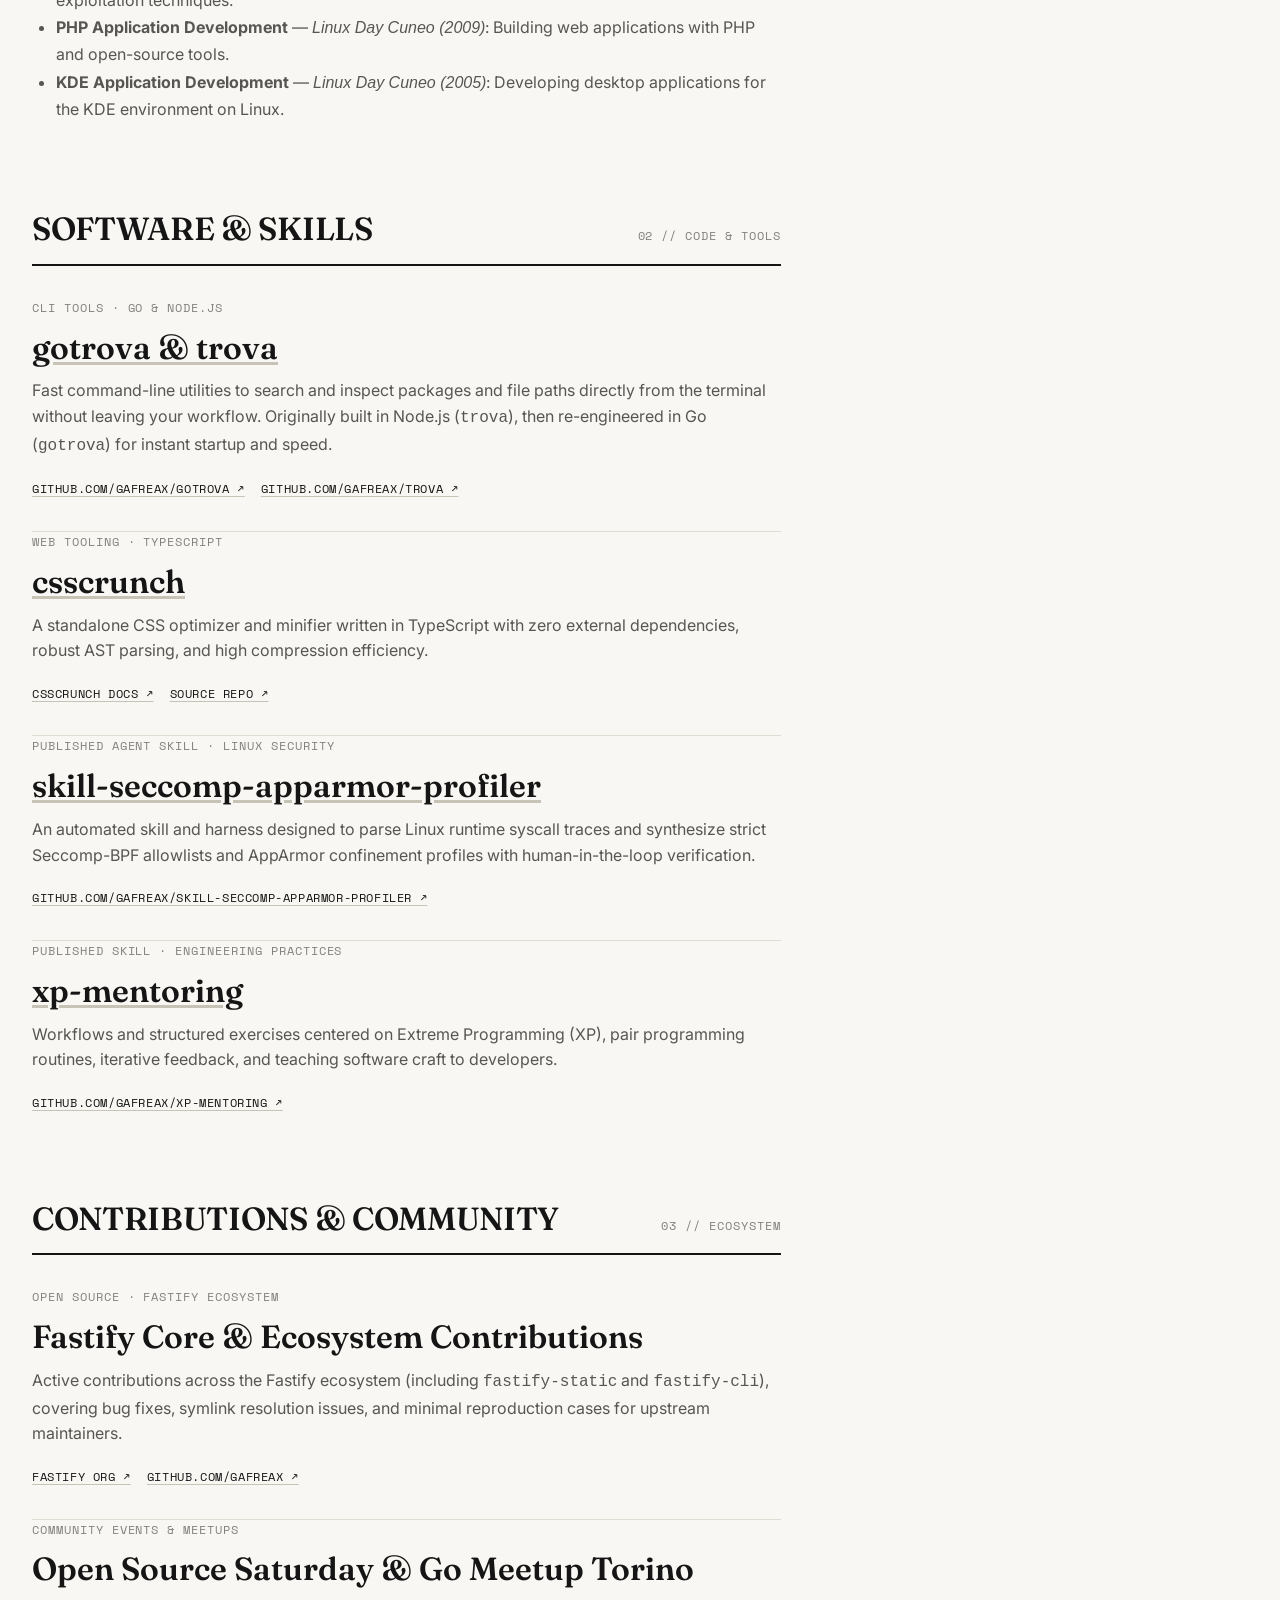
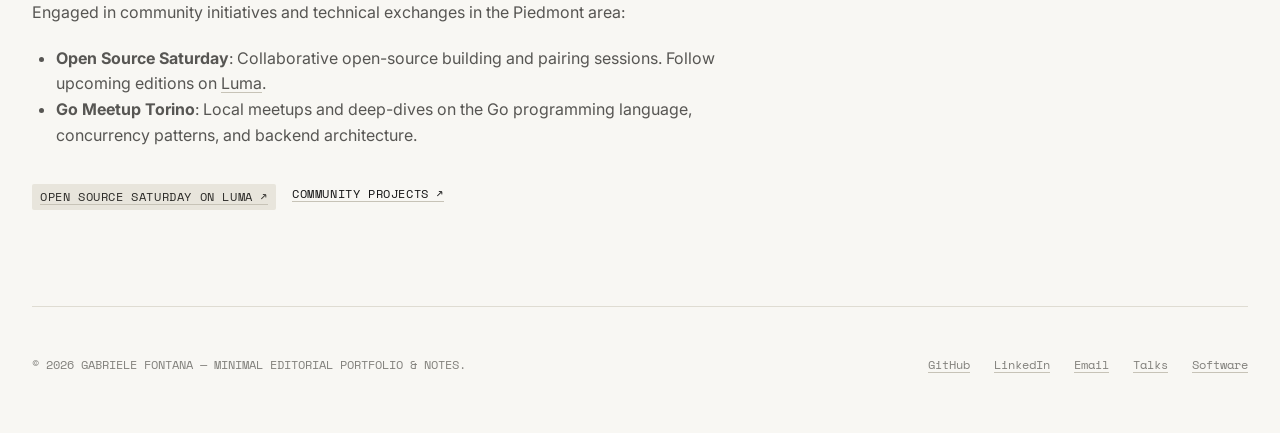
==== commit 7b681cc1: "content: update bio from Sessionize and add GrUSP and historical talks" ====
--- a/index.html
+++ b/index.html
@@ -4,7 +4,7 @@
   <meta charset="UTF-8" />
   <meta name="viewport" content="width=device-width, initial-scale=1.0" />
   <title>Gabriele Fontana — Senior Software Engineer</title>
-  <meta name="description" content="Senior Software Engineer at RedCarbon. Raised on Linux, passionate about security, distributed systems, and developer tooling." />
+  <meta name="description" content="Senior Software Engineer at RedCarbon with 20 years of experience designing solid, secure software architectures." />
   <meta name="author" content="Gabriele Fontana" />
 
   <!-- Google Fonts: Fraunces (Wide, open, editorial serif), Inter (Body), Space Mono & Fira Code (Mono) -->
@@ -48,11 +48,11 @@
           <h1 class="masthead-title">GABRIELE<br />FONTANA</h1>
 
           <p class="thesis">
-            Senior Software Engineer. Raised on Linux, focused on building robust, resilient systems and pragmatic security.
+            Senior Software Engineer
           </p>
 
           <p class="bio-summary">
-            I work at <strong>RedCarbon</strong> on high-reliability software. I care deeply about building stable, well-architected systems that stand the test of time — understanding where complexity hides, how abstractions fail in production, and engineering resilience into every layer.
+            Senior Software Engineer at <strong>RedCarbon</strong> with twenty years of experience designing solid, secure architectures. My roots go back to early-2000s Linux User Groups (LUGs), forging a lasting bond with Open Source. Working across the full software ecosystem—from frontend and backend to databases—with a Linux-rooted DNA, I specialize in architectural standards and <em>Secure by Design</em> practices. A believer in Servant Leadership, I strive to make complex systems simple by supporting and guiding others, and I actively participate in local communities (PUG Torino, Go Meetup, Open Source Saturday). Away from the console, I live for sports and the mountains—complete with the occasional Fantozzi-style injury—and food and wine, with the (often doomed) ambition of replicating at home the dishes discovered among local hills and cellars.
           </p>
         </section>
 
@@ -79,17 +79,30 @@
           </article>
 
           <article class="article-entry">
-            <div class="meta-label">TECH SESSION · BENCHMARKS &amp; RUNTIME</div>
-            <h3 class="article-entry-title">
-              Node.js Performance: Under the Hood
-            </h3>
-            <p class="article-desc">
-              Measuring asynchronous performance, event loop latency, and garbage collection behavior. Looking at what actually slows down real-world Node.js services beyond micro-benchmarks.
-            </p>
-            <div class="article-links">
-              <span class="badge">Slides Archive</span>
-              <a href="https://github.com/gafreax" target="_blank" rel="noopener noreferrer">GitHub Repo &nearr;</a>
-            </div>
+            <div class="meta-label">PUG TORINO (GRUSP) · TORINO, ITALY · MAY 2025</div>
+            <h3 class="article-entry-title">
+              <a href="https://torino.grusp.org/node-js-rotta-verso-le-massime-prestazioni/" target="_blank" rel="noopener noreferrer">Node.js, rotta verso le massime prestazioni</a>
+            </h3>
+            <p class="article-desc">
+              Strategies and practical techniques for maximizing performance in Node.js applications. Analyzing runtime architecture and Event Loop bottlenecks with live demos built on Fastify—covering performance measurement, JSON Schema validation and serialization, caching strategies, and Worker Threads for CPU-intensive workloads.
+            </p>
+            <div class="article-links">
+              <a href="https://torino.grusp.org/node-js-rotta-verso-le-massime-prestazioni/" target="_blank" rel="noopener noreferrer" class="badge">Event Page &nearr;</a>
+              <a href="https://web.archive.org/web/20250804071954/https://torino.grusp.org/wp-content/uploads/2025/05/Nodejs_-rotta-verso-le-massime-prestazioni.pdf" target="_blank" rel="noopener noreferrer">Slides (PDF) &nearr;</a>
+              <a href="https://github.com/gafreax/talk-node-performance-example" target="_blank" rel="noopener noreferrer">Demo Repo &nearr;</a>
+            </div>
+          </article>
+
+          <article class="article-entry">
+            <div class="meta-label">EARLIER TALKS · CUNEO &amp; FOSSANO, ITALY · 2005 – 2010</div>
+            <h3 class="article-entry-title">
+              Community &amp; School Sessions
+            </h3>
+            <ul style="margin: 0.5rem 0 0 1.5rem; color: var(--text-secondary); font-size: var(--text-base); line-height: 1.7;">
+              <li><strong>Exploiting</strong> — <em>ITIS Vallauri, Fossano (2010)</em>: Introduction to software vulnerabilities and exploitation techniques.</li>
+              <li><strong>PHP Application Development</strong> — <em>Linux Day Cuneo (2009)</em>: Building web applications with PHP and open-source tools.</li>
+              <li><strong>KDE Application Development</strong> — <em>Linux Day Cuneo (2005)</em>: Developing desktop applications for the KDE environment on Linux.</li>
+            </ul>
           </article>
         </section>
 
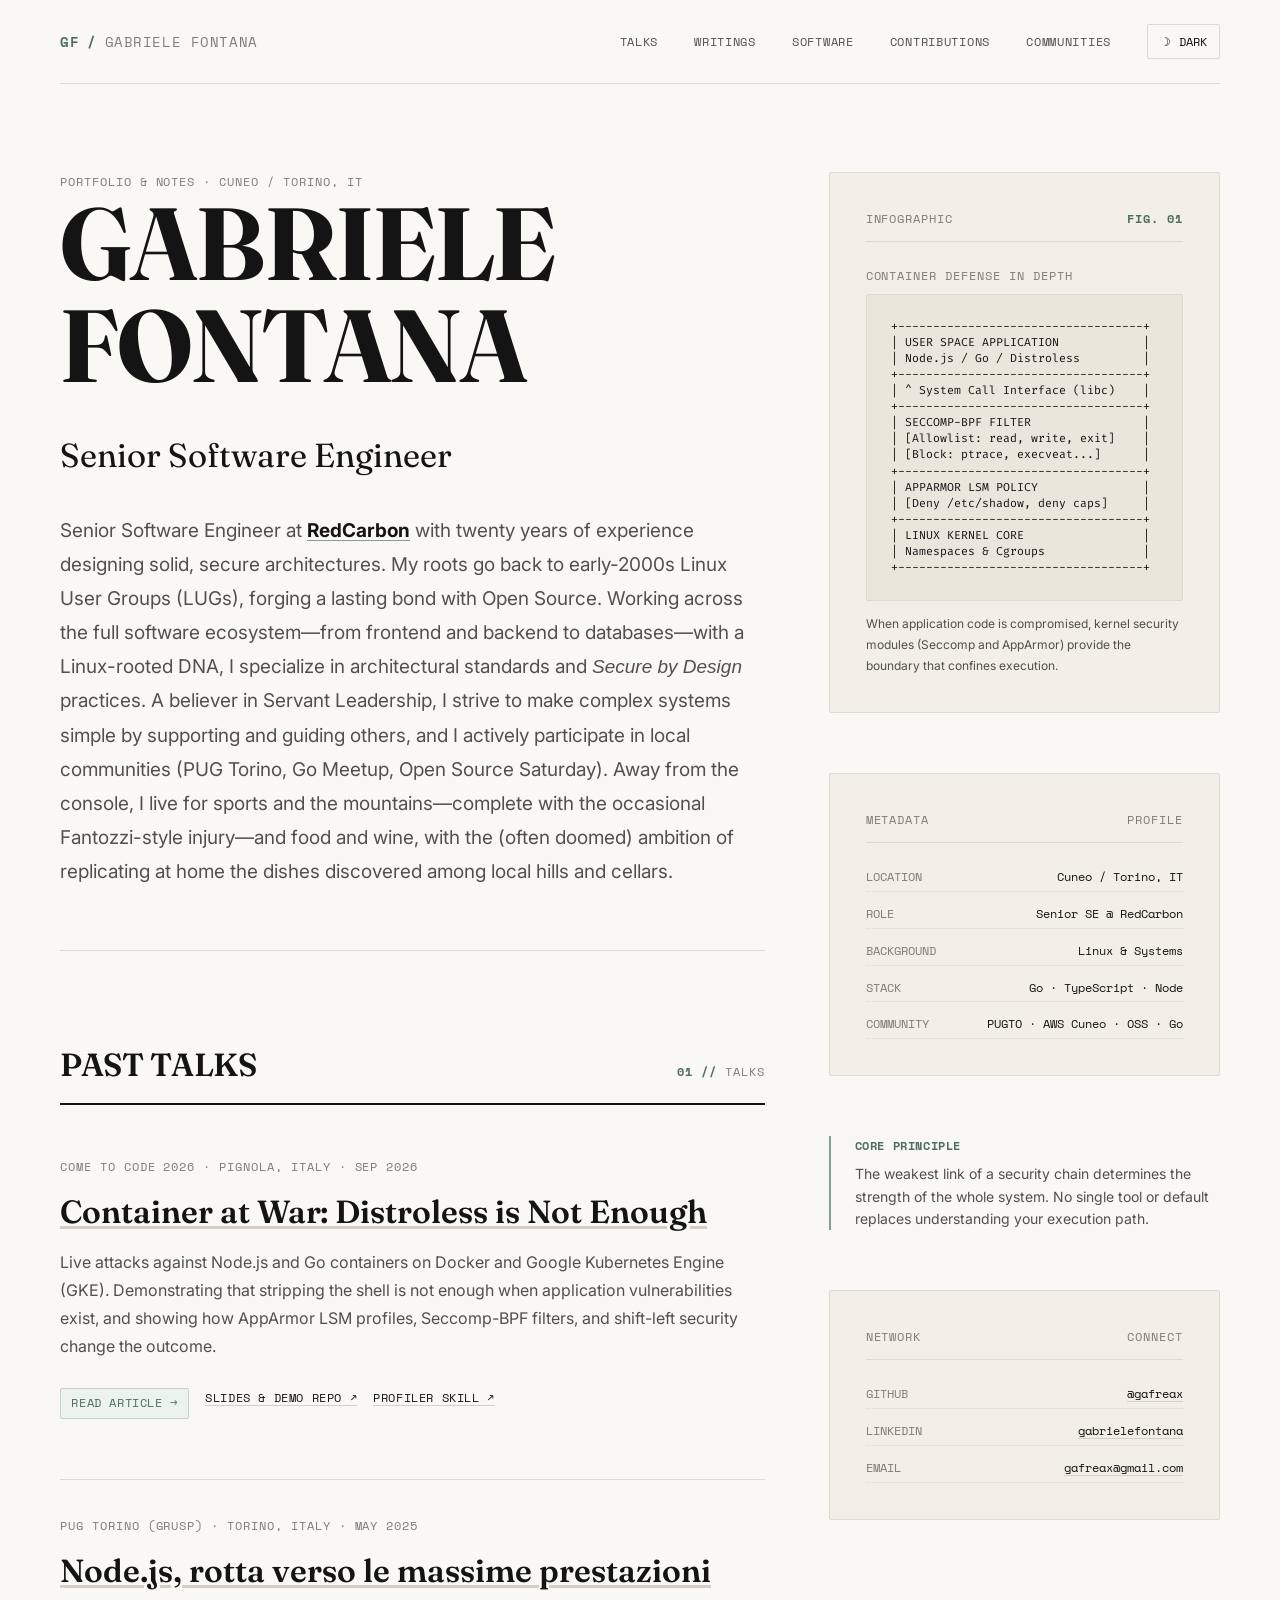
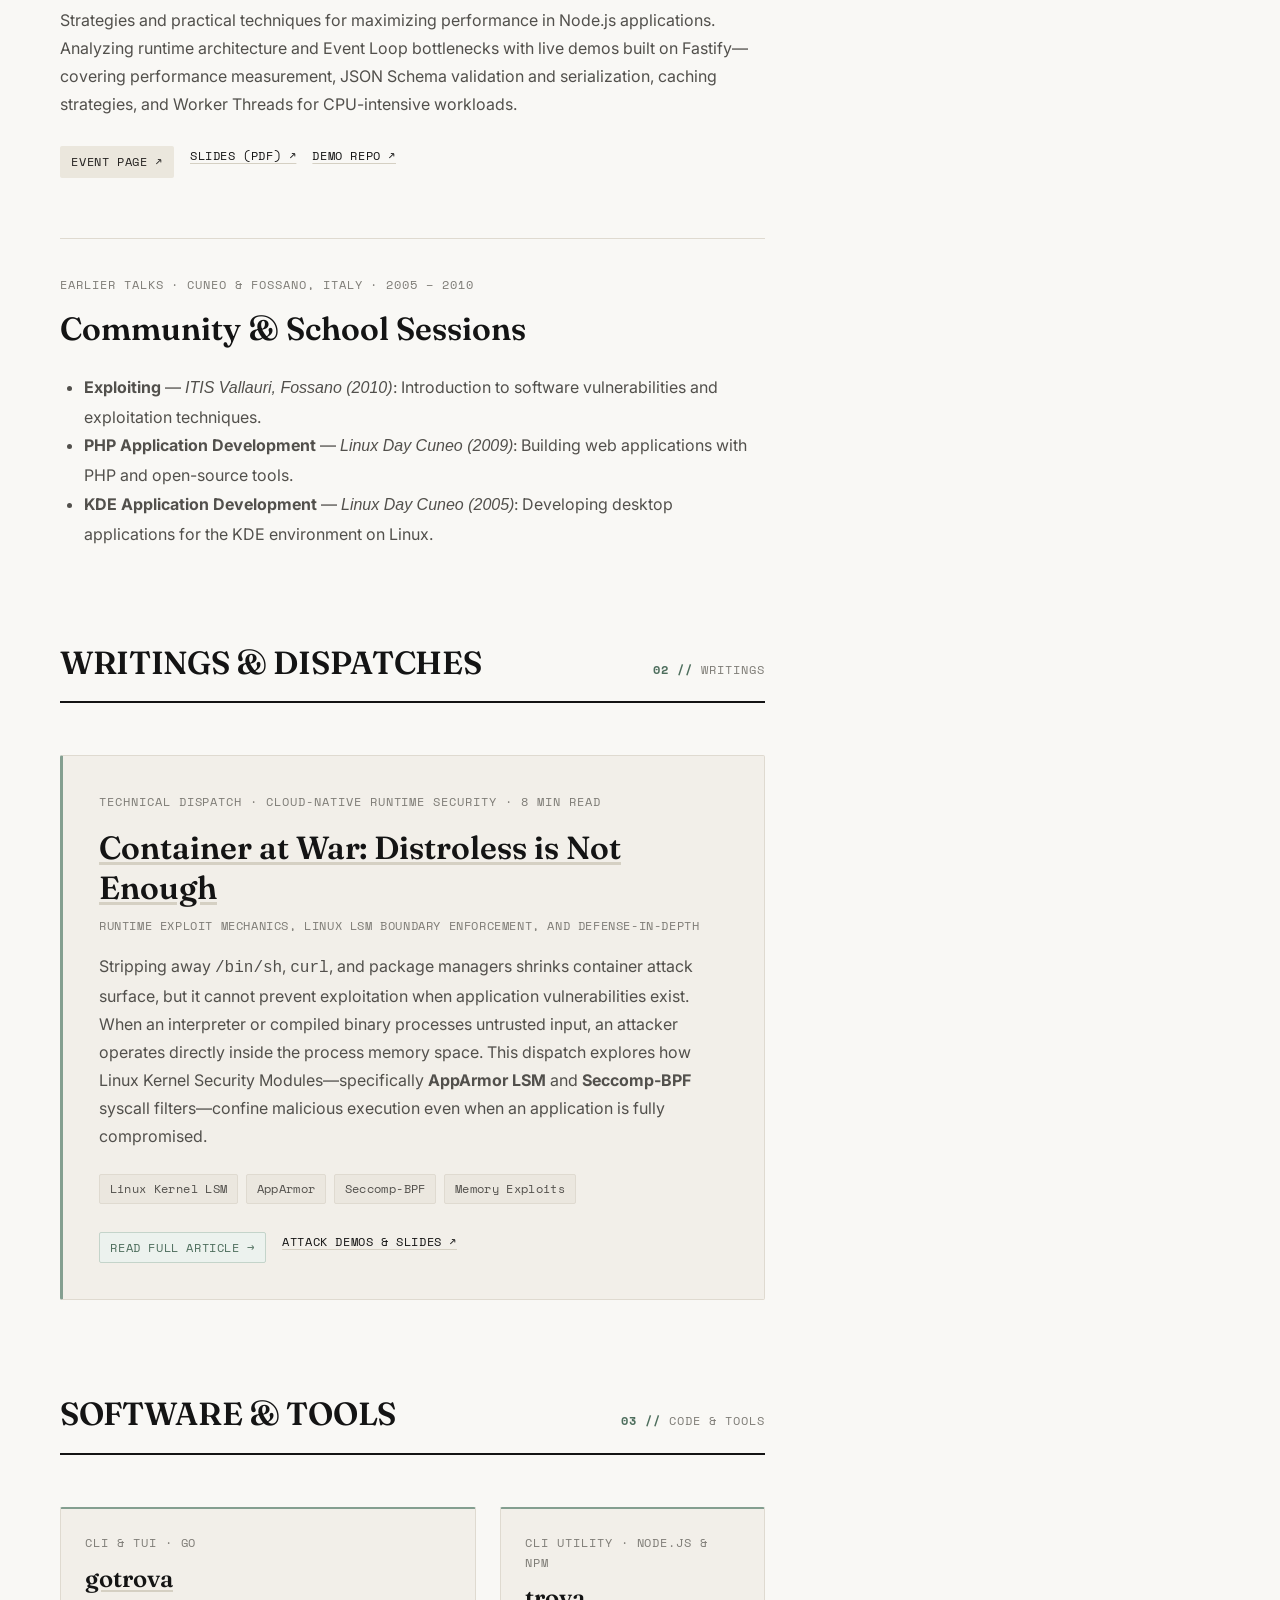
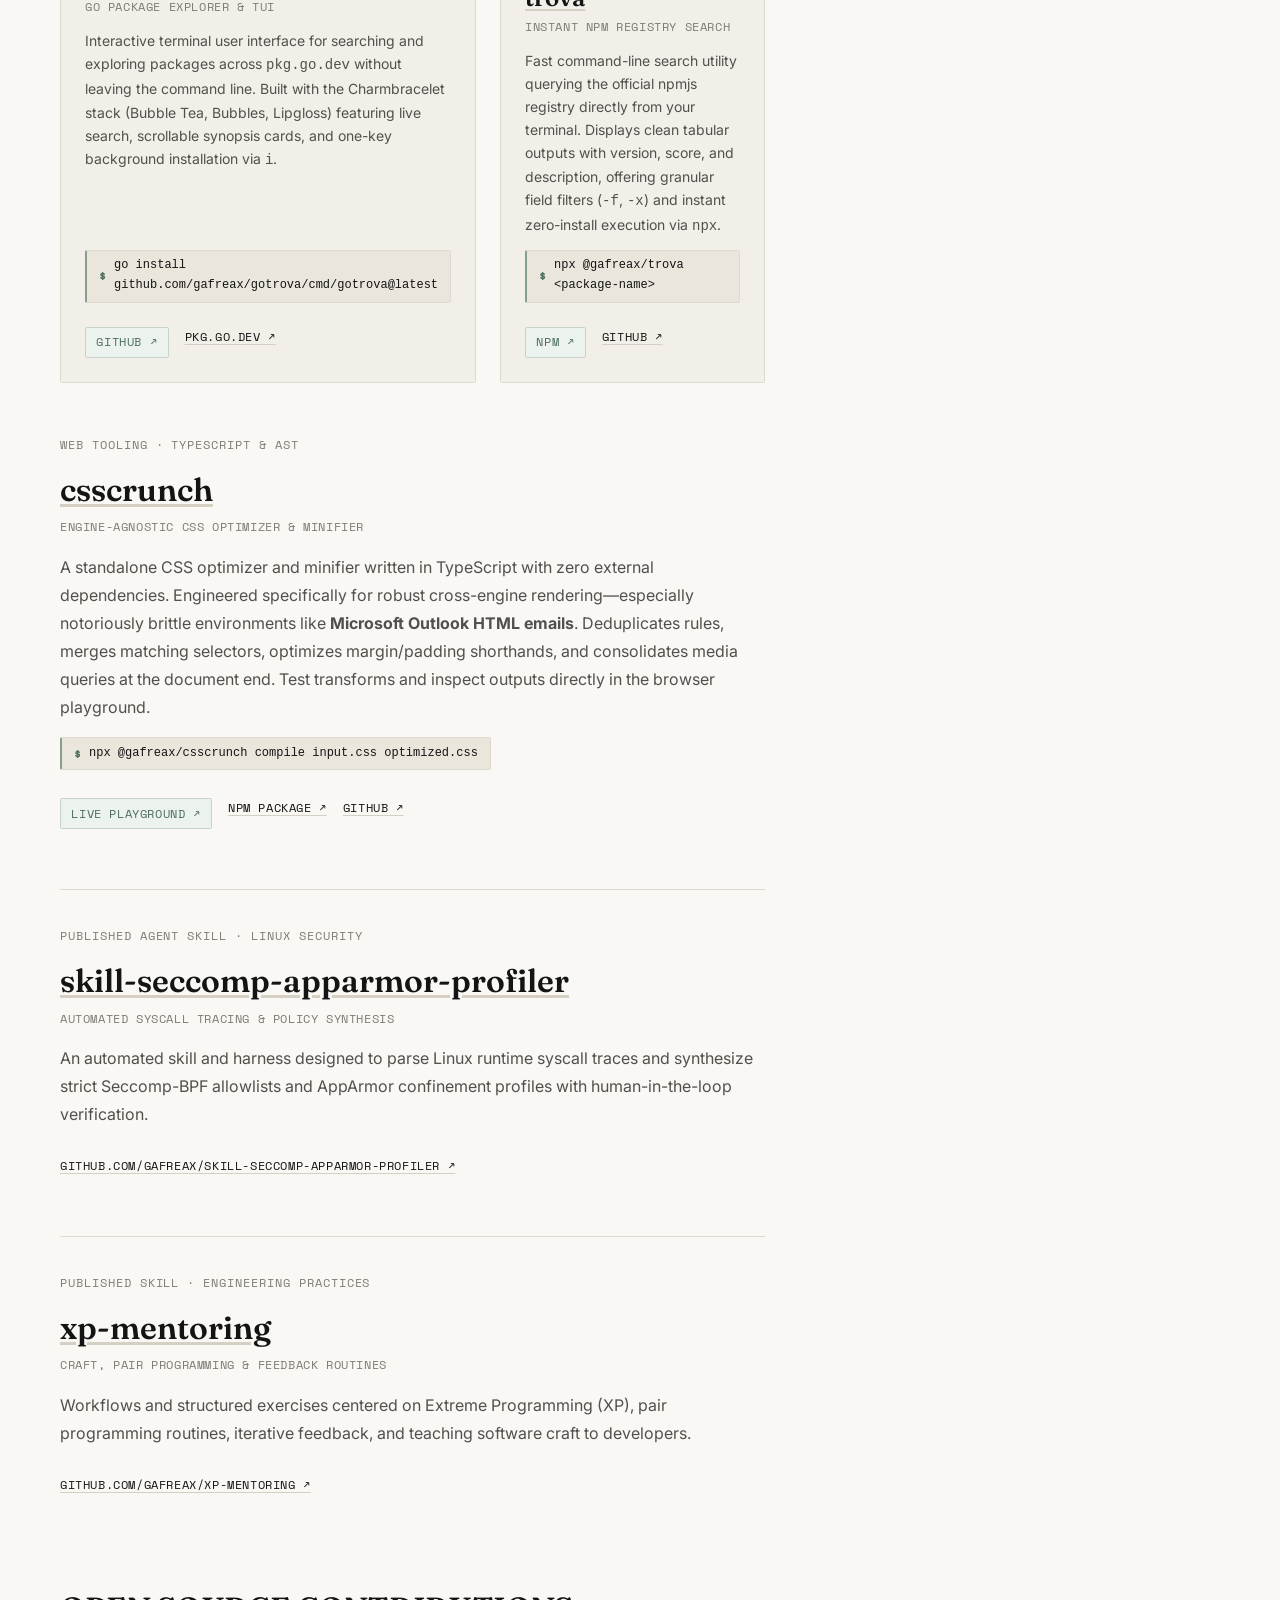
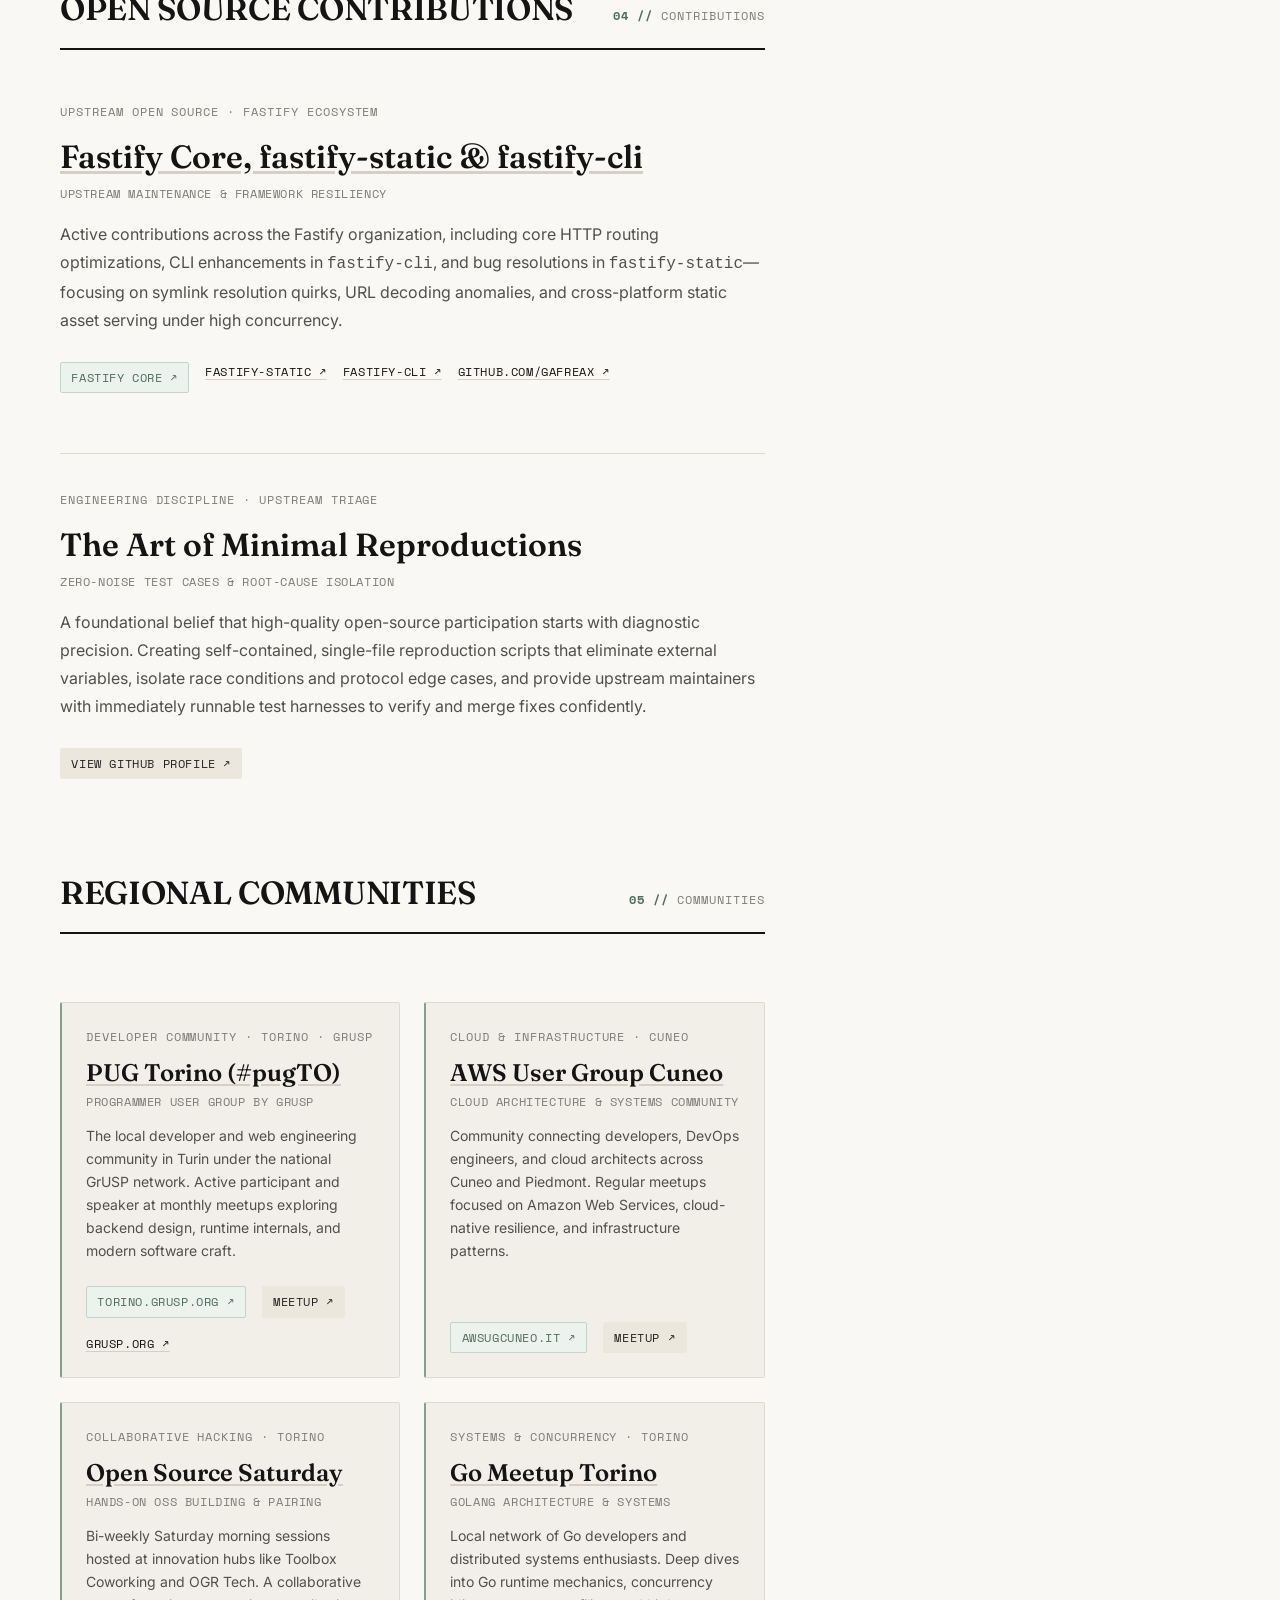
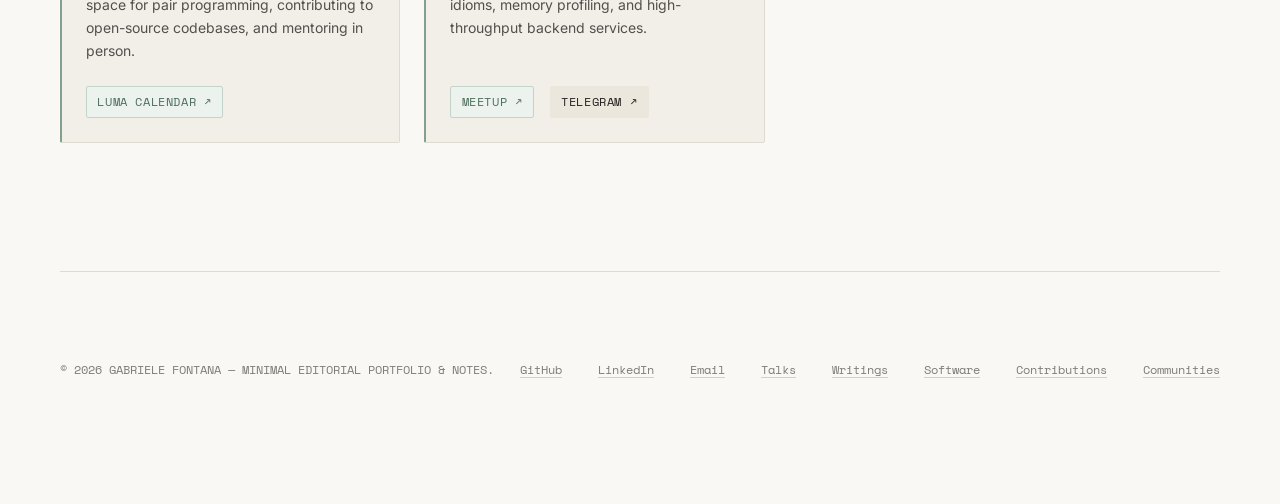
==== commit 8e079195: "feat: add editorial sage accent palette, social meta tags, and remove legacy React/Vite files" ====
--- a/index.html
+++ b/index.html
@@ -6,6 +6,20 @@
   <title>Gabriele Fontana — Senior Software Engineer</title>
   <meta name="description" content="Senior Software Engineer at RedCarbon with 20 years of experience designing solid, secure software architectures." />
   <meta name="author" content="Gabriele Fontana" />
+  <link rel="canonical" href="https://gafreax.github.io/" />
+
+  <!-- Open Graph & Social Meta -->
+  <meta property="og:type" content="website" />
+  <meta property="og:site_name" content="Gabriele Fontana" />
+  <meta property="og:title" content="Gabriele Fontana — Senior Software Engineer" />
+  <meta property="og:description" content="Senior Software Engineer at RedCarbon with 20 years of experience designing solid, secure software architectures." />
+  <meta property="og:url" content="https://gafreax.github.io/" />
+  <meta name="twitter:card" content="summary" />
+  <meta name="twitter:title" content="Gabriele Fontana — Senior Software Engineer" />
+  <meta name="twitter:description" content="Senior Software Engineer at RedCarbon with 20 years of experience designing solid, secure software architectures." />
+
+  <!-- Minimal Editorial Monogram Favicon (Editorial Sage Green #4E6E5D) -->
+  <link rel="icon" type="image/svg+xml" href="data:image/svg+xml,%3Csvg xmlns='http://www.w3.org/2000/svg' viewBox='0 0 64 64'%3E%3Crect width='64' height='64' rx='8' fill='%23F9F8F5' stroke='%234E6E5D' stroke-width='4'/%3E%3Ctext x='50%25' y='54%25' dominant-baseline='middle' text-anchor='middle' font-family='Georgia, serif' font-weight='700' font-size='28' fill='%234E6E5D'%3EGF%3C/text%3E%3C/svg%3E" />
 
   <!-- Google Fonts: Fraunces (Wide, open, editorial serif), Inter (Body), Space Mono & Fira Code (Mono) -->
   <link rel="preconnect" href="https://fonts.googleapis.com" />
@@ -21,14 +35,15 @@
     <header class="site-header">
       <div class="header-inner">
         <a href="index.html" class="site-logo">
-          <strong>GF</strong> <span>/ GABRIELE FONTANA</span>
+          <strong class="logo-mark">GF</strong> <span class="logo-slash">/</span> <span>GABRIELE FONTANA</span>
         </a>
 
         <nav class="site-nav" aria-label="Main Navigation">
           <a href="#talks">Talks</a>
-          <a href="#software">Software &amp; Skills</a>
+          <a href="#writings">Writings</a>
+          <a href="#software">Software</a>
           <a href="#contributions">Contributions</a>
-          <a href="#community">Community</a>
+          <a href="#communities">Communities</a>
           <button id="theme-toggle" class="theme-toggle-btn" type="button" aria-label="Toggle theme">
             <span>☽</span> DARK
           </button>
@@ -52,7 +67,7 @@
           </p>
 
           <p class="bio-summary">
-            Senior Software Engineer at <strong>RedCarbon</strong> with twenty years of experience designing solid, secure architectures. My roots go back to early-2000s Linux User Groups (LUGs), forging a lasting bond with Open Source. Working across the full software ecosystem—from frontend and backend to databases—with a Linux-rooted DNA, I specialize in architectural standards and <em>Secure by Design</em> practices. A believer in Servant Leadership, I strive to make complex systems simple by supporting and guiding others, and I actively participate in local communities (PUG Torino, Go Meetup, Open Source Saturday). Away from the console, I live for sports and the mountains—complete with the occasional Fantozzi-style injury—and food and wine, with the (often doomed) ambition of replicating at home the dishes discovered among local hills and cellars.
+          Senior Software Engineer at <strong><a href="https://redcarbon.ai">RedCarbon</a></strong> with twenty years of experience designing solid, secure architectures. My roots go back to early-2000s Linux User Groups (LUGs), forging a lasting bond with Open Source. Working across the full software ecosystem—from frontend and backend to databases—with a Linux-rooted DNA, I specialize in architectural standards and <em>Secure by Design</em> practices. A believer in Servant Leadership, I strive to make complex systems simple by supporting and guiding others, and I actively participate in local communities (PUG Torino, Go Meetup, Open Source Saturday). Away from the console, I live for sports and the mountains—complete with the occasional Fantozzi-style injury—and food and wine, with the (often doomed) ambition of replicating at home the dishes discovered among local hills and cellars.
           </p>
         </section>
 
@@ -60,7 +75,7 @@
         <section id="talks" class="content-section">
           <div class="section-header">
             <h2>Past Talks</h2>
-            <span class="meta-label">01 // TALKS</span>
+            <span class="meta-label"><span class="accent-num">01 //</span> TALKS</span>
           </div>
 
           <article class="article-entry">
@@ -72,7 +87,7 @@
               Live attacks against Node.js and Go containers on Docker and Google Kubernetes Engine (GKE). Demonstrating that stripping the shell is not enough when application vulnerabilities exist, and showing how AppArmor LSM profiles, Seccomp-BPF filters, and shift-left security change the outcome.
             </p>
             <div class="article-links">
-              <a href="article-container-at-war.html" class="badge">Read Article &rarr;</a>
+              <a href="article-container-at-war.html" class="badge badge-accent">Read Article &rarr;</a>
               <a href="https://github.com/gafreax/container-at-war" target="_blank" rel="noopener noreferrer">Slides &amp; Demo Repo &nearr;</a>
               <a href="https://github.com/gafreax/skill-seccomp-apparmor-profiler" target="_blank" rel="noopener noreferrer">Profiler Skill &nearr;</a>
             </div>
@@ -98,7 +113,7 @@
             <h3 class="article-entry-title">
               Community &amp; School Sessions
             </h3>
-            <ul style="margin: 0.5rem 0 0 1.5rem; color: var(--text-secondary); font-size: var(--text-base); line-height: 1.7;">
+            <ul style="margin: 0.5rem 0 0 1.5rem; color: var(--text-secondary); font-size: var(--text-base); line-height: 1.8;">
               <li><strong>Exploiting</strong> — <em>ITIS Vallauri, Fossano (2010)</em>: Introduction to software vulnerabilities and exploitation techniques.</li>
               <li><strong>PHP Application Development</strong> — <em>Linux Day Cuneo (2009)</em>: Building web applications with PHP and open-source tools.</li>
               <li><strong>KDE Application Development</strong> — <em>Linux Day Cuneo (2005)</em>: Developing desktop applications for the KDE environment on Linux.</li>
@@ -106,38 +121,97 @@
           </article>
         </section>
 
-        <!-- SOFTWARE & PUBLISHED SKILLS SECTION -->
+        <!-- 02 // WRITINGS SECTION -->
+        <section id="writings" class="content-section">
+          <div class="section-header">
+            <h2>Writings &amp; Dispatches</h2>
+            <span class="meta-label"><span class="accent-num">02 //</span> WRITINGS</span>
+          </div>
+
+          <div class="writings-card">
+            <div class="meta-label">TECHNICAL DISPATCH · CLOUD-NATIVE RUNTIME SECURITY · 8 MIN READ</div>
+            <h3 class="article-entry-title">
+              <a href="article-container-at-war.html">Container at War: Distroless is Not Enough</a>
+            </h3>
+            <p class="article-subtitle">Runtime exploit mechanics, Linux LSM boundary enforcement, and defense-in-depth</p>
+            <p class="article-desc">
+              Stripping away <code>/bin/sh</code>, <code>curl</code>, and package managers shrinks container attack surface, but it cannot prevent exploitation when application vulnerabilities exist. When an interpreter or compiled binary processes untrusted input, an attacker operates directly inside the process memory space. This dispatch explores how Linux Kernel Security Modules—specifically <strong>AppArmor LSM</strong> and <strong>Seccomp-BPF</strong> syscall filters—confine malicious execution even when an application is fully compromised.
+            </p>
+            <div class="topic-pills">
+              <span class="topic-pill">Linux Kernel LSM</span>
+              <span class="topic-pill">AppArmor</span>
+              <span class="topic-pill">Seccomp-BPF</span>
+              <span class="topic-pill">Memory Exploits</span>
+            </div>
+            <div class="article-links">
+              <a href="article-container-at-war.html" class="badge badge-accent">Read Full Article &rarr;</a>
+              <a href="https://github.com/gafreax/container-at-war" target="_blank" rel="noopener noreferrer">Attack Demos &amp; Slides &nearr;</a>
+            </div>
+          </div>
+        </section>
+
+        <!-- 03 // SOFTWARE & SKILLS SECTION -->
         <section id="software" class="content-section">
           <div class="section-header">
-            <h2>Software &amp; Skills</h2>
-            <span class="meta-label">02 // CODE &amp; TOOLS</span>
-          </div>
-
-          <article class="article-entry">
-            <div class="meta-label">CLI TOOLS · GO &amp; NODE.JS</div>
-            <h3 class="article-entry-title">
-              <a href="https://github.com/gafreax/gotrova" target="_blank" rel="noopener noreferrer">gotrova &amp; trova</a>
-            </h3>
-            <p class="article-desc">
-              Fast command-line utilities to search and inspect packages and file paths directly from the terminal without leaving your workflow. Originally built in Node.js (<code>trova</code>), then re-engineered in Go (<code>gotrova</code>) for instant startup and speed.
-            </p>
-            <div class="article-links">
-              <a href="https://github.com/gafreax/gotrova" target="_blank" rel="noopener noreferrer">github.com/gafreax/gotrova &nearr;</a>
-              <a href="https://github.com/gafreax/trova" target="_blank" rel="noopener noreferrer">github.com/gafreax/trova &nearr;</a>
-            </div>
-          </article>
-
-          <article class="article-entry">
-            <div class="meta-label">WEB TOOLING · TYPESCRIPT</div>
+            <h2>Software &amp; Tools</h2>
+            <span class="meta-label"><span class="accent-num">03 //</span> CODE &amp; TOOLS</span>
+          </div>
+
+          <!-- PARALLEL TWIN TOOLS: gotrova (Go) & trova (Node.js) -->
+          <div class="parallel-grid">
+            <article class="parallel-card">
+              <div class="meta-label">CLI &amp; TUI · GO</div>
+              <h3 class="article-entry-title">
+                <a href="https://github.com/gafreax/gotrova" target="_blank" rel="noopener noreferrer">gotrova</a>
+              </h3>
+              <p class="article-subtitle">Go Package Explorer &amp; TUI</p>
+              <p class="article-desc">
+                Interactive terminal user interface for searching and exploring packages across <code>pkg.go.dev</code> without leaving the command line. Built with the Charmbracelet stack (Bubble Tea, Bubbles, Lipgloss) featuring live search, scrollable synopsis cards, and one-key background installation via <code>i</code>.
+              </p>
+              <div class="cli-snippet">
+                <span class="prompt">$</span><code>go install github.com/gafreax/gotrova/cmd/gotrova@latest</code>
+              </div>
+              <div class="article-links">
+                <a href="https://github.com/gafreax/gotrova" target="_blank" rel="noopener noreferrer" class="badge badge-accent">GitHub &nearr;</a>
+                <a href="https://pkg.go.dev/github.com/gafreax/gotrova" target="_blank" rel="noopener noreferrer">pkg.go.dev &nearr;</a>
+              </div>
+            </article>
+
+            <article class="parallel-card">
+              <div class="meta-label">CLI UTILITY · NODE.JS &amp; NPM</div>
+              <h3 class="article-entry-title">
+                <a href="https://www.npmjs.com/package/@gafreax/trova" target="_blank" rel="noopener noreferrer">trova</a>
+              </h3>
+              <p class="article-subtitle">Instant npm Registry Search</p>
+              <p class="article-desc">
+                Fast command-line search utility querying the official npmjs registry directly from your terminal. Displays clean tabular outputs with version, score, and description, offering granular field filters (<code>-f</code>, <code>-x</code>) and instant zero-install execution via <code>npx</code>.
+              </p>
+              <div class="cli-snippet">
+                <span class="prompt">$</span><code>npx @gafreax/trova &lt;package-name&gt;</code>
+              </div>
+              <div class="article-links">
+                <a href="https://www.npmjs.com/package/@gafreax/trova" target="_blank" rel="noopener noreferrer" class="badge badge-accent">npm &nearr;</a>
+                <a href="https://github.com/gafreax/trova" target="_blank" rel="noopener noreferrer">GitHub &nearr;</a>
+              </div>
+            </article>
+          </div>
+
+          <article class="article-entry">
+            <div class="meta-label">WEB TOOLING · TYPESCRIPT &amp; AST</div>
             <h3 class="article-entry-title">
               <a href="https://gafreax.github.io/csscrunch/" target="_blank" rel="noopener noreferrer">csscrunch</a>
             </h3>
-            <p class="article-desc">
-              A standalone CSS optimizer and minifier written in TypeScript with zero external dependencies, robust AST parsing, and high compression efficiency.
-            </p>
-            <div class="article-links">
-              <a href="https://gafreax.github.io/csscrunch/" target="_blank" rel="noopener noreferrer">csscrunch docs &nearr;</a>
-              <a href="https://github.com/gafreax/csscrunch" target="_blank" rel="noopener noreferrer">Source Repo &nearr;</a>
+            <p class="article-subtitle">Engine-Agnostic CSS Optimizer &amp; Minifier</p>
+            <p class="article-desc">
+              A standalone CSS optimizer and minifier written in TypeScript with zero external dependencies. Engineered specifically for robust cross-engine rendering—especially notoriously brittle environments like <strong>Microsoft Outlook HTML emails</strong>. Deduplicates rules, merges matching selectors, optimizes margin/padding shorthands, and consolidates media queries at the document end. Test transforms and inspect outputs directly in the browser playground.
+            </p>
+            <div class="cli-snippet">
+              <span class="prompt">$</span><code>npx @gafreax/csscrunch compile input.css optimized.css</code>
+            </div>
+            <div class="article-links">
+              <a href="https://gafreax.github.io/csscrunch/examples/playground.html" target="_blank" rel="noopener noreferrer" class="badge badge-accent">Live Playground &nearr;</a>
+              <a href="https://www.npmjs.com/package/@gafreax/csscrunch" target="_blank" rel="noopener noreferrer">npm Package &nearr;</a>
+              <a href="https://github.com/gafreax/csscrunch" target="_blank" rel="noopener noreferrer">GitHub &nearr;</a>
             </div>
           </article>
 
@@ -146,6 +220,7 @@
             <h3 class="article-entry-title">
               <a href="https://github.com/gafreax/skill-seccomp-apparmor-profiler" target="_blank" rel="noopener noreferrer">skill-seccomp-apparmor-profiler</a>
             </h3>
+            <p class="article-subtitle">Automated Syscall Tracing &amp; Policy Synthesis</p>
             <p class="article-desc">
               An automated skill and harness designed to parse Linux runtime syscall traces and synthesize strict Seccomp-BPF allowlists and AppArmor confinement profiles with human-in-the-loop verification.
             </p>
@@ -159,6 +234,7 @@
             <h3 class="article-entry-title">
               <a href="https://github.com/gafreax/xp-mentoring" target="_blank" rel="noopener noreferrer">xp-mentoring</a>
             </h3>
+            <p class="article-subtitle">Craft, Pair Programming &amp; Feedback Routines</p>
             <p class="article-desc">
               Workflows and structured exercises centered on Extreme Programming (XP), pair programming routines, iterative feedback, and teaching software craft to developers.
             </p>
@@ -168,44 +244,119 @@
           </article>
         </section>
 
-        <!-- CONTRIBUTIONS & COMMUNITY SECTION -->
+        <!-- 04 // OPEN SOURCE CONTRIBUTIONS SECTION -->
         <section id="contributions" class="content-section">
           <div class="section-header">
-            <h2>Contributions &amp; Community</h2>
-            <span class="meta-label">03 // ECOSYSTEM</span>
-          </div>
-
-          <article class="article-entry">
-            <div class="meta-label">OPEN SOURCE · FASTIFY ECOSYSTEM</div>
-            <h3 class="article-entry-title">
-              Fastify Core &amp; Ecosystem Contributions
-            </h3>
-            <p class="article-desc">
-              Active contributions across the Fastify ecosystem (including <code>fastify-static</code> and <code>fastify-cli</code>), covering bug fixes, symlink resolution issues, and minimal reproduction cases for upstream maintainers.
-            </p>
-            <div class="article-links">
-              <a href="https://github.com/fastify/fastify" target="_blank" rel="noopener noreferrer">Fastify Org &nearr;</a>
+            <h2>Open Source Contributions</h2>
+            <span class="meta-label"><span class="accent-num">04 //</span> CONTRIBUTIONS</span>
+          </div>
+
+          <article class="article-entry">
+            <div class="meta-label">UPSTREAM OPEN SOURCE · FASTIFY ECOSYSTEM</div>
+            <h3 class="article-entry-title">
+              <a href="https://github.com/fastify/fastify" target="_blank" rel="noopener noreferrer">Fastify Core, fastify-static &amp; fastify-cli</a>
+            </h3>
+            <p class="article-subtitle">Upstream Maintenance &amp; Framework Resiliency</p>
+            <p class="article-desc">
+              Active contributions across the Fastify organization, including core HTTP routing optimizations, CLI enhancements in <code>fastify-cli</code>, and bug resolutions in <code>fastify-static</code>—focusing on symlink resolution quirks, URL decoding anomalies, and cross-platform static asset serving under high concurrency.
+            </p>
+            <div class="article-links">
+              <a href="https://github.com/fastify/fastify" target="_blank" rel="noopener noreferrer" class="badge badge-accent">Fastify Core &nearr;</a>
+              <a href="https://github.com/fastify/fastify-static" target="_blank" rel="noopener noreferrer">fastify-static &nearr;</a>
+              <a href="https://github.com/fastify/fastify-cli" target="_blank" rel="noopener noreferrer">fastify-cli &nearr;</a>
               <a href="https://github.com/gafreax" target="_blank" rel="noopener noreferrer">github.com/gafreax &nearr;</a>
             </div>
           </article>
 
-          <article id="community" class="article-entry">
-            <div class="meta-label">COMMUNITY EVENTS &amp; MEETUPS</div>
-            <h3 class="article-entry-title">
-              Open Source Saturday &amp; Go Meetup Torino
-            </h3>
-            <p class="article-desc">
-              Engaged in community initiatives and technical exchanges in the Piedmont area:
-            </p>
-            <ul style="margin: 0.5rem 0 1rem 1.5rem; color: var(--text-secondary); font-size: var(--text-base); line-height: 1.6;">
-              <li><strong>Open Source Saturday</strong>: Collaborative open-source building and pairing sessions. Follow upcoming editions on <a href="https://lu.ma" target="_blank" rel="noopener noreferrer">Luma</a>.</li>
-              <li><strong>Go Meetup Torino</strong>: Local meetups and deep-dives on the Go programming language, concurrency patterns, and backend architecture.</li>
-            </ul>
-            <div class="article-links">
-              <a href="https://lu.ma" target="_blank" rel="noopener noreferrer" class="badge">Open Source Saturday on Luma &nearr;</a>
-              <a href="https://github.com/gafreax" target="_blank" rel="noopener noreferrer">Community Projects &nearr;</a>
-            </div>
-          </article>
+          <article class="article-entry">
+            <div class="meta-label">ENGINEERING DISCIPLINE · UPSTREAM TRIAGE</div>
+            <h3 class="article-entry-title">
+              The Art of Minimal Reproductions
+            </h3>
+            <p class="article-subtitle">Zero-Noise Test Cases &amp; Root-Cause Isolation</p>
+            <p class="article-desc">
+              A foundational belief that high-quality open-source participation starts with diagnostic precision. Creating self-contained, single-file reproduction scripts that eliminate external variables, isolate race conditions and protocol edge cases, and provide upstream maintainers with immediately runnable test harnesses to verify and merge fixes confidently.
+            </p>
+            <div class="article-links">
+              <a href="https://github.com/gafreax" target="_blank" rel="noopener noreferrer" class="badge">View GitHub Profile &nearr;</a>
+            </div>
+          </article>
+        </section>
+
+        <!-- 05 // REGIONAL COMMUNITIES SECTION -->
+        <section id="communities" class="content-section">
+          <div class="section-header">
+            <h2>Regional Communities</h2>
+            <span class="meta-label"><span class="accent-num">05 //</span> COMMUNITIES</span>
+          </div>
+
+          <div id="community" class="community-grid">
+
+            <!-- PUG Torino / GrUSP -->
+            <article class="community-card">
+              <div class="meta-label">DEVELOPER COMMUNITY · TORINO · GRUSP</div>
+              <h3 class="article-entry-title">
+                <a href="https://torino.grusp.org/" target="_blank" rel="noopener noreferrer">PUG Torino (#pugTO)</a>
+              </h3>
+              <p class="article-subtitle">Programmer User Group by GrUSP</p>
+              <p class="article-desc">
+                The local developer and web engineering community in Turin under the national GrUSP network. Active participant and speaker at monthly meetups exploring backend design, runtime internals, and modern software craft.
+              </p>
+              <div class="article-links">
+                <a href="https://torino.grusp.org/" target="_blank" rel="noopener noreferrer" class="badge badge-accent">torino.grusp.org &nearr;</a>
+                <a href="https://www.meetup.com/pug-torino/" target="_blank" rel="noopener noreferrer" class="badge">Meetup &nearr;</a>
+                <a href="https://www.grusp.org/" target="_blank" rel="noopener noreferrer">grusp.org &nearr;</a>
+              </div>
+            </article>
+
+            <!-- AWS User Group Cuneo -->
+            <article class="community-card">
+              <div class="meta-label">CLOUD &amp; INFRASTRUCTURE · CUNEO</div>
+              <h3 class="article-entry-title">
+                <a href="https://www.awsugcuneo.it/" target="_blank" rel="noopener noreferrer">AWS User Group Cuneo</a>
+              </h3>
+              <p class="article-subtitle">Cloud Architecture &amp; Systems Community</p>
+              <p class="article-desc">
+                Community connecting developers, DevOps engineers, and cloud architects across Cuneo and Piedmont. Regular meetups focused on Amazon Web Services, cloud-native resilience, and infrastructure patterns.
+              </p>
+              <div class="article-links">
+                <a href="https://www.awsugcuneo.it/" target="_blank" rel="noopener noreferrer" class="badge badge-accent">awsugcuneo.it &nearr;</a>
+                <a href="https://www.meetup.com/aws-cuneo/" target="_blank" rel="noopener noreferrer" class="badge">Meetup &nearr;</a>
+              </div>
+            </article>
+
+            <!-- Open Source Saturday Torino -->
+            <article class="community-card">
+              <div class="meta-label">COLLABORATIVE HACKING · TORINO</div>
+              <h3 class="article-entry-title">
+                <a href="https://luma.com/opensourcesaturdaytorino" target="_blank" rel="noopener noreferrer">Open Source Saturday</a>
+              </h3>
+              <p class="article-subtitle">Hands-on OSS Building &amp; Pairing</p>
+              <p class="article-desc">
+                Bi-weekly Saturday morning sessions hosted at innovation hubs like Toolbox Coworking and OGR Tech. A collaborative space for pair programming, contributing to open-source codebases, and mentoring in person.
+              </p>
+              <div class="article-links">
+                <a href="https://luma.com/opensourcesaturdaytorino" target="_blank" rel="noopener noreferrer" class="badge badge-accent">Luma Calendar &nearr;</a>
+              </div>
+            </article>
+
+            <!-- Go Meetup Torino -->
+            <article class="community-card">
+              <div class="meta-label">SYSTEMS &amp; CONCURRENCY · TORINO</div>
+              <h3 class="article-entry-title">
+                <a href="https://www.meetup.com/golang-torino/" target="_blank" rel="noopener noreferrer">Go Meetup Torino</a>
+              </h3>
+              <p class="article-subtitle">Golang Architecture &amp; Systems</p>
+              <p class="article-desc">
+                Local network of Go developers and distributed systems enthusiasts. Deep dives into Go runtime mechanics, concurrency idioms, memory profiling, and high-throughput backend services.
+              </p>
+              <div class="article-links">
+                <a href="https://www.meetup.com/golang-torino/" target="_blank" rel="noopener noreferrer" class="badge badge-accent">Meetup &nearr;</a>
+                <a href="https://t.me/golangtorino" target="_blank" rel="noopener noreferrer" class="badge">Telegram &nearr;</a>
+              </div>
+            </article>
+
+          </div>
         </section>
 
       </div>
@@ -217,7 +368,7 @@
         <div class="info-box">
           <div class="info-box-header">
             <span>INFOGRAPHIC</span>
-            <span>FIG. 01</span>
+            <span class="accent-tag">FIG. 01</span>
           </div>
           <p class="meta-label" style="margin-bottom: 0.5rem;">CONTAINER DEFENSE IN DEPTH</p>
           <div class="diagram-box">+-----------------------------------+
@@ -266,7 +417,7 @@
             </li>
             <li>
               <span class="label">COMMUNITY</span>
-              <span class="val">OSS Saturday · Go Torino</span>
+              <span class="val">PUGTO · AWS Cuneo · OSS · Go</span>
             </li>
           </ul>
         </div>
@@ -314,7 +465,10 @@
           <li><a href="https://www.linkedin.com/in/gabrielefontana/" target="_blank" rel="noopener noreferrer">LinkedIn</a></li>
           <li><a href="mailto:gafreax@gmail.com">Email</a></li>
           <li><a href="#talks">Talks</a></li>
+          <li><a href="#writings">Writings</a></li>
           <li><a href="#software">Software</a></li>
+          <li><a href="#contributions">Contributions</a></li>
+          <li><a href="#communities">Communities</a></li>
         </ul>
       </div>
     </footer>
@@ -323,4 +477,4 @@
 
   <script src="main.js"></script>
 </body>
-</html>+</html>
--- a/style.css
+++ b/style.css
@@ -25,77 +25,141 @@
   --text-4xl: clamp(2.5rem, 5.5vw, 4.75rem); /* Giant New Yorker editorial headline */
   --text-huge: clamp(3.2rem, 8vw, 7rem);     /* Monolithic masthead */
 
-  /* Spacing */
+  /* Spacing: Generous whitespace & breathing room */
   --space-1: 0.25rem;
   --space-2: 0.5rem;
   --space-3: 0.75rem;
   --space-4: 1rem;
   --space-6: 1.5rem;
-  --space-8: 2rem;
-  --space-12: 3rem;
-  --space-16: 4rem;
-  --space-24: 6rem;
+  --space-8: 2.25rem;
+  --space-12: 3.75rem;
+  --space-16: 5.5rem;
+  --space-24: 8rem;
+  --space-32: 11rem;
 
   /* Layout */
-  --container-max: 1360px;
-  --grid-gap: clamp(2rem, 4vw, 4.5rem);
-}
-
-/* Light Mode (Default / Paper Editorial) */
+  --container-max: 1320px;
+  --grid-gap: clamp(2.5rem, 5vw, 5.5rem);
+}
+
+/* Light Mode (Paper Editorial with Subtle Botanical Sage Accent) */
 :root,
 [data-theme="light"] {
-  --bg: #F8F7F3;              /* Warm off-white / natural paper */
-  --bg-elevated: #F0EEE7;     /* Slight tint for cards & asides */
-  --bg-subtle: #EAE7DE;       /* Callout / badge background */
-  --text-primary: #151515;    /* Soft carbon / printer's ink */
-  --text-secondary: #575653;  /* Reading slate */
-  --text-muted: #82817C;      /* Meta labels & footers */
-  --border: #DFDCD2;          /* Hairline separator */
-  --border-strong: #151515;   /* Strong contrast border */
-  --code-bg: #EAE7DE;
-  --link-underline: #C7C3B7;
-  --link-hover: #000000;
-  --badge-bg: #E8E5DC;
-  --badge-text: #2B2A27;
+  --bg: #F9F8F5;              /* Clean, warm editorial paper */
+  --bg-elevated: #F2EFE9;     /* Soft tinted panel */
+  --bg-subtle: #EBE7DF;       /* Subtle wash */
+  --text-primary: #141414;    /* Dense printer's carbon */
+  --text-secondary: #52504C;  /* Muted reading tone */
+  --text-muted: #7E7C76;      /* Overlines & metadata */
+  --border: #DFDAD0;          /* Clean hairline border */
+  --border-strong: #141414;   /* High-contrast divider */
+  --code-bg: #EAE6DC;
+
+  /* Accent Color: Editorial Sage Green (Default) */
+  --accent: #4E6E5D;          /* Deep muted botanical sage for crisp legibility */
+  --accent-hover: #3B5547;    /* Darker forest sage on hover */
+  --accent-muted: #849F90;    /* Soft dry sage for understated card & callout borders */
+  --accent-subtle: #ECF2EE;   /* Whisper-light sage wash for badges & selection */
+  --accent-border: #C4D4CA;   /* Delicate tinted hairline border */
+  --accent-contrast: #F9F8F5; /* Warm paper contrast on solid hover states */
+
+  --link-underline: #D5D0C3;
+  --link-hover: var(--accent);
+  --badge-bg: #EBE7DD;
+  --badge-text: #242220;
   --color-scheme: light;
 }
 
-/* Dark Mode (Carbon / Ink Negative) */
+/* Dark Mode (Carbon Negative with Soft Celadon Sage Accent) */
 [data-theme="dark"] {
-  --bg: #141416;              /* Deep charcoal / matte slate */
-  --bg-elevated: #1C1C1F;     /* Soft lifted surface */
-  --bg-subtle: #242429;       /* Callout background */
-  --text-primary: #EFEFEA;    /* Warm milk / off-white */
-  --text-secondary: #A6A59E;  /* Reading muted gray */
-  --text-muted: #6E6D67;      /* Meta labels */
-  --border: #29292F;          /* Subtle hairline */
-  --border-strong: #EFEFEA;   /* Strong contrast border */
-  --code-bg: #1E1E23;
-  --link-underline: #3E3E48;
-  --link-hover: #FFFFFF;
+  --bg: #131315;              /* Deep slate carbon */
+  --bg-elevated: #1A1A1E;     /* Elevated panel surface */
+  --bg-subtle: #232328;       /* Subtle wash */
+  --text-primary: #F0EFEA;    /* Soft milk / warm off-white */
+  --text-secondary: #A8A69E;  /* Reading gray */
+  --text-muted: #73716A;      /* Overlines & metadata */
+  --border: #28282E;          /* Muted hairline */
+  --border-strong: #F0EFEA;   /* Contrast divider */
+  --code-bg: #1D1D22;
+
+  /* Accent Color: Soft Celadon Sage on Carbon */
+  --accent: #88AE98;          /* Calm, luminous sage on dark slate */
+  --accent-hover: #A3C4B1;    /* Lifted sage highlight */
+  --accent-muted: #537060;    /* Subdued sage stroke for resting card borders */
+  --accent-subtle: #19231E;   /* Deep sage-tinted surface wash */
+  --accent-border: #2D4036;   /* Muted sage hairline border */
+  --accent-contrast: #131315; /* Deep carbon contrast on solid hover states */
+
+  --link-underline: #3C3C44;
+  --link-hover: var(--accent);
   --badge-bg: #222227;
-  --badge-text: #DCDAD3;
+  --badge-text: #E5E3DC;
   --color-scheme: dark;
 }
 
 /* OS Preference fallback when data-theme is not explicitly set */
 @media (prefers-color-scheme: dark) {
   :root:not([data-theme="light"]) {
-    --bg: #141416;
-    --bg-elevated: #1C1C1F;
-    --bg-subtle: #242429;
-    --text-primary: #EFEFEA;
-    --text-secondary: #A6A59E;
-    --text-muted: #6E6D67;
-    --border: #29292F;
-    --border-strong: #EFEFEA;
-    --code-bg: #1E1E23;
-    --link-underline: #3E3E48;
-    --link-hover: #FFFFFF;
+    --bg: #131315;
+    --bg-elevated: #1A1A1E;
+    --bg-subtle: #232328;
+    --text-primary: #F0EFEA;
+    --text-secondary: #A8A69E;
+    --text-muted: #73716A;
+    --border: #28282E;
+    --border-strong: #F0EFEA;
+    --code-bg: #1D1D22;
+    --accent: #88AE98;
+    --accent-hover: #A3C4B1;
+    --accent-muted: #537060;
+    --accent-subtle: #19231E;
+    --accent-border: #2D4036;
+    --accent-contrast: #131315;
+    --link-underline: #3C3C44;
+    --link-hover: var(--accent);
     --badge-bg: #222227;
-    --badge-text: #DCDAD3;
+    --badge-text: #E5E3DC;
     --color-scheme: dark;
   }
+}
+
+/* Optional Editorial Accent Presets (Activate via data-accent="canonical" | "aubergine" on <html>) */
+[data-accent="canonical"],
+[data-theme="light"][data-accent="canonical"] {
+  --accent: #B86242;          /* Soft Canonical terracotta-apricot */
+  --accent-hover: #964B2F;
+  --accent-muted: #DDA690;    /* Airy pastel apricot for borders */
+  --accent-subtle: #FAF0EB;   /* Whisper-light Canonical orange wash */
+  --accent-border: #E8C6B8;
+  --accent-contrast: #F9F8F5;
+}
+
+[data-theme="dark"][data-accent="canonical"] {
+  --accent: #E59A7C;
+  --accent-hover: #F0B299;
+  --accent-muted: #8C5540;
+  --accent-subtle: #251B17;
+  --accent-border: #473028;
+  --accent-contrast: #131315;
+}
+
+[data-accent="aubergine"],
+[data-theme="light"][data-accent="aubergine"] {
+  --accent: #682E56;          /* Ubuntu-inspired editorial aubergine / plum */
+  --accent-hover: #4E1F40;
+  --accent-muted: #A87E9B;    /* Soft dusty mauve for borders */
+  --accent-subtle: #F5EDF2;   /* Delicate aubergine-blush wash */
+  --accent-border: #DBC5D4;
+  --accent-contrast: #F9F8F5;
+}
+
+[data-theme="dark"][data-accent="aubergine"] {
+  --accent: #C68CB4;
+  --accent-hover: #D8A6C8;
+  --accent-muted: #784B6A;
+  --accent-subtle: #231820;
+  --accent-border: #422B3B;
+  --accent-contrast: #131315;
 }
 
 /* --------------------------------------------------------------------------
@@ -105,6 +169,11 @@
   box-sizing: border-box;
   margin: 0;
   padding: 0;
+}
+
+::selection {
+  background-color: var(--accent-subtle);
+  color: var(--accent);
 }
 
 html {
@@ -234,22 +303,22 @@
 
 @media (min-width: 768px) {
   .site-wrapper {
-    padding: 0 var(--space-8);
+    padding: 0 var(--space-12);
   }
 }
 
 /* Top Editorial Bar */
 .site-header {
   border-bottom: 1px solid var(--border);
-  padding: var(--space-4) 0;
-  margin-bottom: var(--space-8);
+  padding: var(--space-6) 0;
+  margin-bottom: var(--space-16);
 }
 
 .header-inner {
   display: flex;
   justify-content: space-between;
   align-items: center;
-  gap: var(--space-4);
+  gap: var(--space-6);
   flex-wrap: wrap;
 }
 
@@ -264,6 +333,16 @@
   gap: var(--space-2);
 }
 
+.site-logo .logo-mark {
+  color: var(--accent);
+  font-weight: 800;
+}
+
+.site-logo .logo-slash {
+  color: var(--accent);
+  font-weight: 600;
+}
+
 .site-logo span {
   font-weight: 400;
   color: var(--text-muted);
@@ -272,22 +351,22 @@
 .site-nav {
   display: flex;
   align-items: center;
-  gap: var(--space-6);
+  gap: var(--space-8);
   font-family: var(--font-mono);
   font-size: var(--text-xs);
   text-transform: uppercase;
-  letter-spacing: 0.05em;
+  letter-spacing: 0.06em;
 }
 
 .site-nav a {
   text-decoration: none;
   color: var(--text-secondary);
+  transition: color 0.2s ease;
 }
 
 .site-nav a:hover {
-  color: var(--text-primary);
-  text-decoration: underline;
-  text-decoration-color: var(--text-primary);
+  color: var(--accent);
+  text-decoration: none;
 }
 
 /* Theme Toggle Button */
@@ -308,7 +387,8 @@
 
 .theme-toggle-btn:hover {
   background: var(--bg-elevated);
-  border-color: var(--border-strong);
+  border-color: var(--accent);
+  color: var(--accent);
 }
 
 /* --------------------------------------------------------------------------
@@ -320,12 +400,12 @@
   display: grid;
   grid-template-columns: 1fr;
   gap: var(--grid-gap);
-  margin-bottom: var(--space-16);
+  margin-bottom: var(--space-24);
 }
 
 @media (min-width: 960px) {
   .magazine-grid {
-    grid-template-columns: minmax(0, 1.8fr) minmax(280px, 1fr);
+    grid-template-columns: minmax(0, 1.8fr) minmax(300px, 1fr);
     align-items: start;
   }
 }
@@ -333,13 +413,13 @@
 .magazine-left {
   display: flex;
   flex-direction: column;
+  gap: var(--space-16);
+}
+
+.magazine-right {
+  display: flex;
+  flex-direction: column;
   gap: var(--space-12);
-}
-
-.magazine-right {
-  display: flex;
-  flex-direction: column;
-  gap: var(--space-8);
 }
 
 @media (min-width: 960px) {
@@ -354,21 +434,21 @@
   height: 1px;
   background-color: var(--border);
   border: none;
-  margin: var(--space-8) 0;
+  margin: var(--space-12) 0;
 }
 
 .divider-heavy {
   height: 2px;
   background-color: var(--border-strong);
   border: none;
-  margin: var(--space-8) 0;
+  margin: var(--space-12) 0;
 }
 
 /* --------------------------------------------------------------------------
    Hero / Front Page Section
    -------------------------------------------------------------------------- */
 .hero-manifesto {
-  padding-bottom: var(--space-8);
+  padding-bottom: var(--space-12);
   border-bottom: 1px solid var(--border);
 }
 
@@ -376,8 +456,8 @@
   font-family: var(--font-display);
   font-size: clamp(1.4rem, 2.6vw, 2.2rem);
   font-weight: 400;
-  line-height: 1.3;
-  margin-top: var(--space-6);
+  line-height: 1.35;
+  margin-top: var(--space-8);
   color: var(--text-primary);
 }
 
@@ -385,27 +465,44 @@
   font-weight: 700;
   text-decoration: underline;
   text-decoration-thickness: 2px;
+  text-decoration-color: var(--accent-muted);
   text-underline-offset: 6px;
 }
 
 .hero-manifesto .bio-summary {
   font-size: var(--text-lg);
   color: var(--text-secondary);
-  line-height: 1.7;
-  max-width: 65ch;
-  margin-top: var(--space-6);
+  line-height: 1.8;
+  max-width: 64ch;
+  margin-top: var(--space-8);
+}
+
+.hero-manifesto .bio-summary a {
+  color: var(--text-primary);
+  text-decoration-color: var(--accent-muted);
+}
+
+.hero-manifesto .bio-summary a:hover {
+  color: var(--accent);
+  text-decoration-color: var(--accent);
 }
 
 /* --------------------------------------------------------------------------
    Editorial Content Blocks (Talks, Writings, Projects)
    -------------------------------------------------------------------------- */
+.content-section {
+  display: flex;
+  flex-direction: column;
+  gap: var(--space-8);
+}
+
 .section-header {
   display: flex;
   align-items: baseline;
   justify-content: space-between;
   border-bottom: 2px solid var(--border-strong);
-  padding-bottom: var(--space-2);
-  margin-bottom: var(--space-8);
+  padding-bottom: var(--space-3);
+  margin-bottom: var(--space-4);
 }
 
 .section-header h2 {
@@ -416,41 +513,56 @@
   letter-spacing: -0.01em;
 }
 
+.section-header .meta-label .accent-num {
+  color: var(--accent);
+  font-weight: 700;
+}
+
 .article-entry {
   display: flex;
   flex-direction: column;
-  gap: var(--space-3);
-  padding-bottom: var(--space-8);
+  gap: var(--space-4);
+  padding-bottom: var(--space-12);
   border-bottom: 1px solid var(--border);
 }
 
 .article-entry:last-child {
   border-bottom: none;
+  padding-bottom: 0;
 }
 
 .article-entry-title {
   font-family: var(--font-display);
   font-size: var(--text-2xl);
   font-weight: 600;
-  line-height: 1.15;
+  line-height: 1.2;
   text-decoration: none;
 }
 
 .article-entry-title:hover {
-  text-decoration: underline;
+  color: var(--accent);
+}
+
+.article-subtitle {
+  font-family: var(--font-mono);
+  font-size: var(--text-xs);
+  color: var(--text-muted);
+  text-transform: uppercase;
+  letter-spacing: 0.05em;
+  margin-top: -0.5rem;
 }
 
 .article-desc {
   font-size: var(--text-base);
   color: var(--text-secondary);
-  line-height: 1.6;
+  line-height: 1.75;
 }
 
 .article-links {
   display: flex;
   flex-wrap: wrap;
   gap: var(--space-4);
-  margin-top: var(--space-2);
+  margin-top: var(--space-3);
   font-family: var(--font-mono);
   font-size: var(--text-xs);
 }
@@ -460,18 +572,215 @@
   letter-spacing: 0.05em;
 }
 
+/* CLI Quick Run Snippet */
+.cli-snippet {
+  display: inline-flex;
+  align-items: center;
+  gap: var(--space-2);
+  font-family: var(--font-mono);
+  font-size: var(--text-xs);
+  background-color: var(--code-bg);
+  border: 1px solid var(--border);
+  border-left: 2px solid var(--accent-muted);
+  padding: 0.35rem 0.75rem;
+  border-radius: 2px;
+  color: var(--text-secondary);
+  width: fit-content;
+  overflow-x: auto;
+}
+
+.cli-snippet .prompt {
+  color: var(--accent);
+  font-weight: 700;
+  user-select: none;
+}
+
+.cli-snippet code {
+  color: var(--text-primary);
+  background: transparent;
+  padding: 0;
+}
+
+/* Parallel Grid for Twin Projects (gotrova & trova) */
+.parallel-grid {
+  display: grid;
+  grid-template-columns: 1fr;
+  gap: var(--space-6);
+  margin-bottom: var(--space-4);
+}
+
+@media (min-width: 768px) {
+  .parallel-grid {
+    grid-template-columns: 1fr 1fr;
+    gap: var(--space-6);
+  }
+}
+
+.parallel-card {
+  display: flex;
+  flex-direction: column;
+  gap: var(--space-3);
+  padding: var(--space-6);
+  background-color: var(--bg-elevated);
+  border: 1px solid var(--border);
+  border-top: 2px solid var(--accent-muted);
+  border-radius: 2px;
+  transition: transform 0.2s ease, border-color 0.2s ease;
+}
+
+.parallel-card:hover {
+  border-color: var(--accent-border);
+  border-top-color: var(--accent);
+}
+
+.parallel-card .article-entry-title {
+  font-size: var(--text-xl);
+}
+
+.parallel-card .article-desc {
+  font-size: var(--text-sm);
+  line-height: 1.65;
+  flex-grow: 1;
+}
+
+/* Featured Writings Card */
+.writings-card {
+  display: flex;
+  flex-direction: column;
+  gap: var(--space-4);
+  padding: var(--space-8);
+  background-color: var(--bg-elevated);
+  border: 1px solid var(--border);
+  border-left: 3px solid var(--accent-muted);
+  border-radius: 2px;
+  transition: border-color 0.2s ease, transform 0.2s ease;
+}
+
+@media (max-width: 600px) {
+  .writings-card {
+    padding: var(--space-6);
+  }
+}
+
+.writings-card:hover {
+  border-color: var(--accent-border);
+  border-left-color: var(--accent);
+}
+
+.writings-card .article-entry-title {
+  font-size: var(--text-2xl);
+  line-height: 1.25;
+}
+
+.writings-card .article-desc {
+  font-size: var(--text-base);
+  line-height: 1.75;
+}
+
+/* Topic tags / pills within writings or cards */
+.topic-pills {
+  display: flex;
+  flex-wrap: wrap;
+  gap: var(--space-2);
+  margin-top: var(--space-2);
+}
+
+.topic-pill {
+  font-family: var(--font-mono);
+  font-size: var(--text-xs);
+  color: var(--text-secondary);
+  background-color: var(--bg-subtle);
+  border: 1px solid var(--border);
+  padding: 0.25rem 0.6rem;
+  border-radius: 2px;
+  letter-spacing: 0.03em;
+  transition: all 0.2s ease;
+}
+
+.writings-card:hover .topic-pill {
+  border-color: var(--accent-border);
+  background-color: var(--accent-subtle);
+  color: var(--accent);
+}
+
+/* Community Grid (2x2 on desktop) */
+.community-grid {
+  display: grid;
+  grid-template-columns: 1fr;
+  gap: var(--space-6);
+  margin-top: var(--space-4);
+}
+
+@media (min-width: 768px) {
+  .community-grid {
+    grid-template-columns: 1fr 1fr;
+    gap: var(--space-6);
+  }
+}
+
+.community-card {
+  display: flex;
+  flex-direction: column;
+  gap: var(--space-3);
+  padding: var(--space-6);
+  background-color: var(--bg-elevated);
+  border: 1px solid var(--border);
+  border-left: 2px solid var(--accent-muted);
+  border-radius: 2px;
+  transition: transform 0.2s ease, border-color 0.2s ease;
+}
+
+.community-card:hover {
+  border-color: var(--accent-border);
+  border-left-color: var(--accent);
+}
+
+.community-card .article-entry-title {
+  font-size: var(--text-xl);
+}
+
+.community-card .article-desc {
+  font-size: var(--text-sm);
+  line-height: 1.65;
+  flex-grow: 1;
+}
+
 /* Badge */
 .badge {
-  display: inline-block;
-  font-family: var(--font-mono);
-  font-size: var(--text-xs);
-  padding: 0.2rem 0.5rem;
+  display: inline-flex;
+  align-items: center;
+  gap: 0.35rem;
+  font-family: var(--font-mono);
+  font-size: var(--text-xs);
+  padding: 0.3rem 0.65rem;
   background-color: var(--badge-bg);
   color: var(--badge-text);
   border-radius: 2px;
   font-weight: 500;
   text-transform: uppercase;
   letter-spacing: 0.05em;
+  text-decoration: none;
+  border: 1px solid transparent;
+  transition: all 0.2s ease;
+}
+
+.badge:hover {
+  background-color: var(--accent-subtle);
+  border-color: var(--accent-border);
+  color: var(--accent);
+  text-decoration: none;
+}
+
+.badge-accent {
+  background-color: var(--accent-subtle);
+  color: var(--accent);
+  border-color: var(--accent-border);
+}
+
+.badge-accent:hover {
+  background-color: var(--accent);
+  color: var(--accent-contrast);
+  border-color: var(--accent);
 }
 
 /* --------------------------------------------------------------------------
@@ -480,7 +789,7 @@
 .info-box {
   background-color: var(--bg-elevated);
   border: 1px solid var(--border);
-  padding: var(--space-6);
+  padding: var(--space-8);
   border-radius: 2px;
 }
 
@@ -490,24 +799,29 @@
   text-transform: uppercase;
   letter-spacing: 0.08em;
   color: var(--text-muted);
-  margin-bottom: var(--space-4);
+  margin-bottom: var(--space-6);
   border-bottom: 1px solid var(--border);
-  padding-bottom: var(--space-2);
+  padding-bottom: var(--space-3);
   display: flex;
   justify-content: space-between;
+}
+
+.info-box-header .accent-tag {
+  color: var(--accent);
+  font-weight: 700;
 }
 
 /* ASCII / Diagram Box */
 .diagram-box {
   font-family: "Fira Code", "Space Mono", ui-monospace, SFMono-Regular, Menlo, Monaco, Consolas, monospace;
   font-size: 0.72rem;
-  line-height: 1.35;
+  line-height: 1.4;
   letter-spacing: 0;
   font-variant-ligatures: none;
   font-feature-settings: "liga" 0, "calt" 0;
   background-color: var(--code-bg);
   border: 1px solid var(--border);
-  padding: var(--space-4);
+  padding: var(--space-6);
   overflow-x: auto;
   border-radius: 2px;
   color: var(--text-primary);
@@ -517,9 +831,9 @@
 .margin-note {
   font-size: var(--text-sm);
   color: var(--text-secondary);
-  border-left: 2px solid var(--border-strong);
-  padding-left: var(--space-4);
-  line-height: 1.5;
+  border-left: 2px solid var(--accent-muted);
+  padding-left: var(--space-6);
+  line-height: 1.6;
 }
 
 .margin-note strong {
@@ -527,8 +841,9 @@
   font-size: var(--text-xs);
   display: block;
   text-transform: uppercase;
-  margin-bottom: var(--space-1);
-  color: var(--text-primary);
+  margin-bottom: var(--space-2);
+  color: var(--accent);
+  letter-spacing: 0.05em;
 }
 
 /* Stats / Key Facts List */
@@ -593,7 +908,7 @@
   font-style: italic;
   font-size: var(--text-xl);
   line-height: 1.45;
-  border-left: 3px solid var(--border-strong);
+  border-left: 2px solid var(--accent-muted);
   padding-left: var(--space-6);
   margin: var(--space-8) 0;
   color: var(--text-secondary);
@@ -632,13 +947,50 @@
   margin-bottom: var(--space-2);
 }
 
+.prose table {
+  width: 100%;
+  border-collapse: collapse;
+  margin: var(--space-8) 0;
+  font-family: var(--font-mono);
+  font-size: var(--text-xs);
+  line-height: 1.5;
+  overflow-x: auto;
+  display: block;
+}
+
+@media (min-width: 640px) {
+  .prose table {
+    display: table;
+  }
+}
+
+.prose th,
+.prose td {
+  text-align: left;
+  padding: var(--space-3) var(--space-4);
+  border-bottom: 1px solid var(--border);
+  vertical-align: top;
+}
+
+.prose th {
+  text-transform: uppercase;
+  letter-spacing: 0.06em;
+  color: var(--text-muted);
+  border-bottom: 2px solid var(--border-strong);
+  font-weight: 700;
+}
+
+.prose tr:hover td {
+  background-color: var(--bg-elevated);
+}
+
 /* --------------------------------------------------------------------------
    Site Footer
    -------------------------------------------------------------------------- */
 .site-footer {
   border-top: 1px solid var(--border);
-  padding: var(--space-12) 0 var(--space-16);
-  margin-top: var(--space-16);
+  padding: var(--space-16) 0 var(--space-24);
+  margin-top: var(--space-24);
   font-family: var(--font-mono);
   font-size: var(--text-xs);
   color: var(--text-muted);
@@ -649,11 +1001,15 @@
   justify-content: space-between;
   align-items: center;
   flex-wrap: wrap;
-  gap: var(--space-4);
+  gap: var(--space-6);
 }
 
 .footer-links {
   display: flex;
-  gap: var(--space-6);
+  gap: var(--space-8);
   list-style: none;
 }
+
+.footer-links a:hover {
+  color: var(--accent);
+}
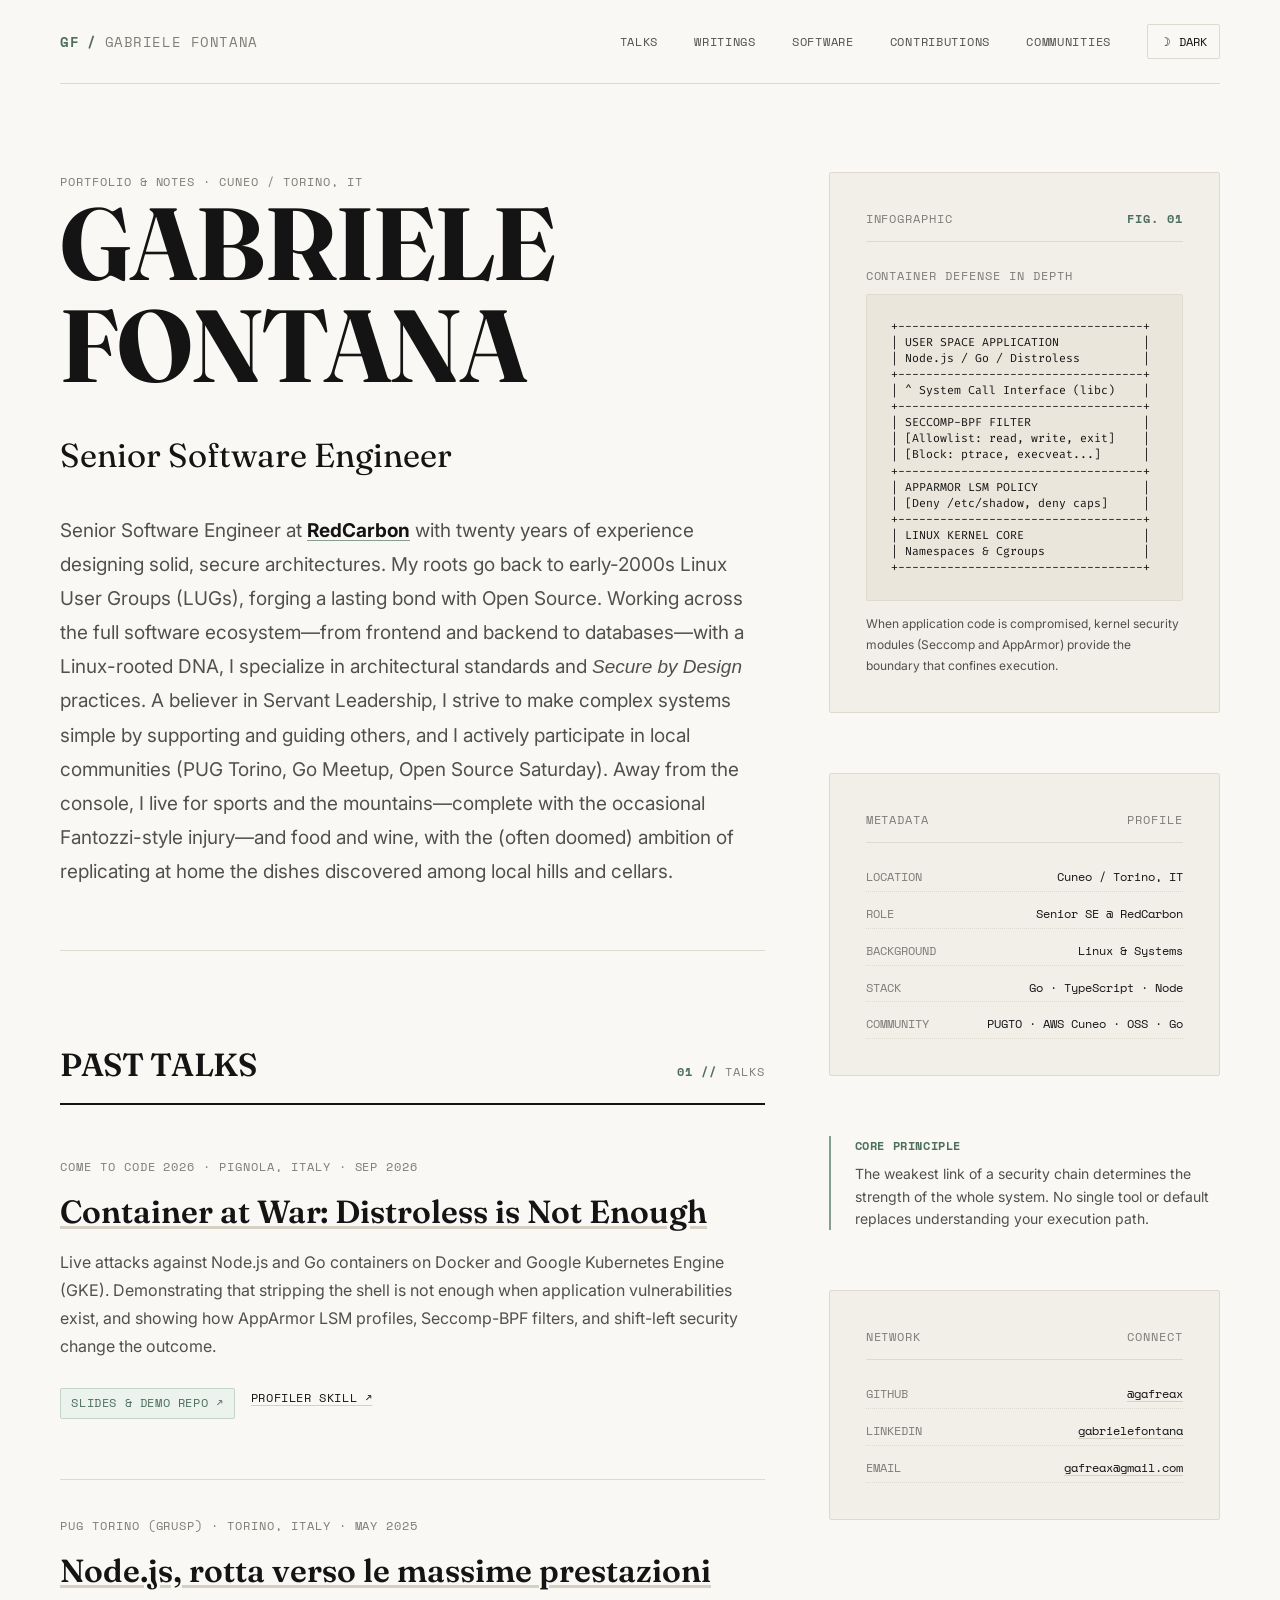
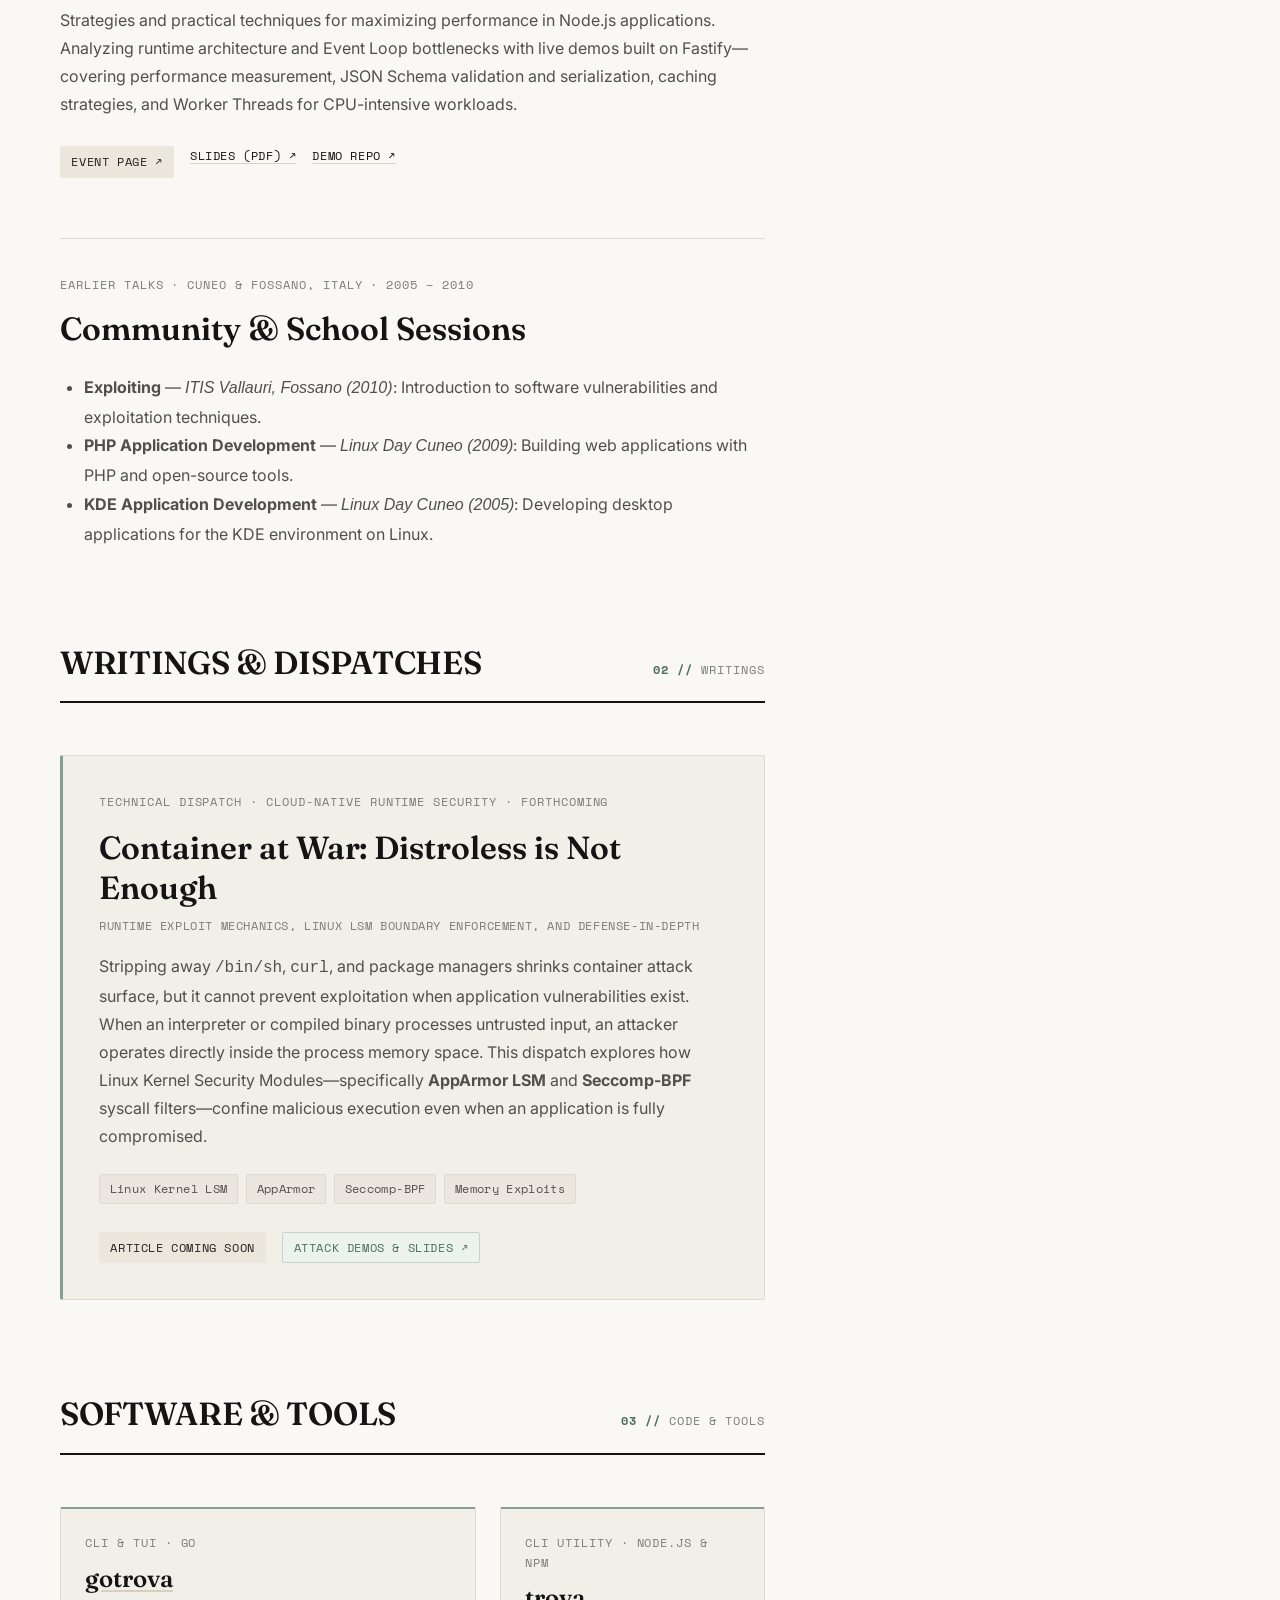
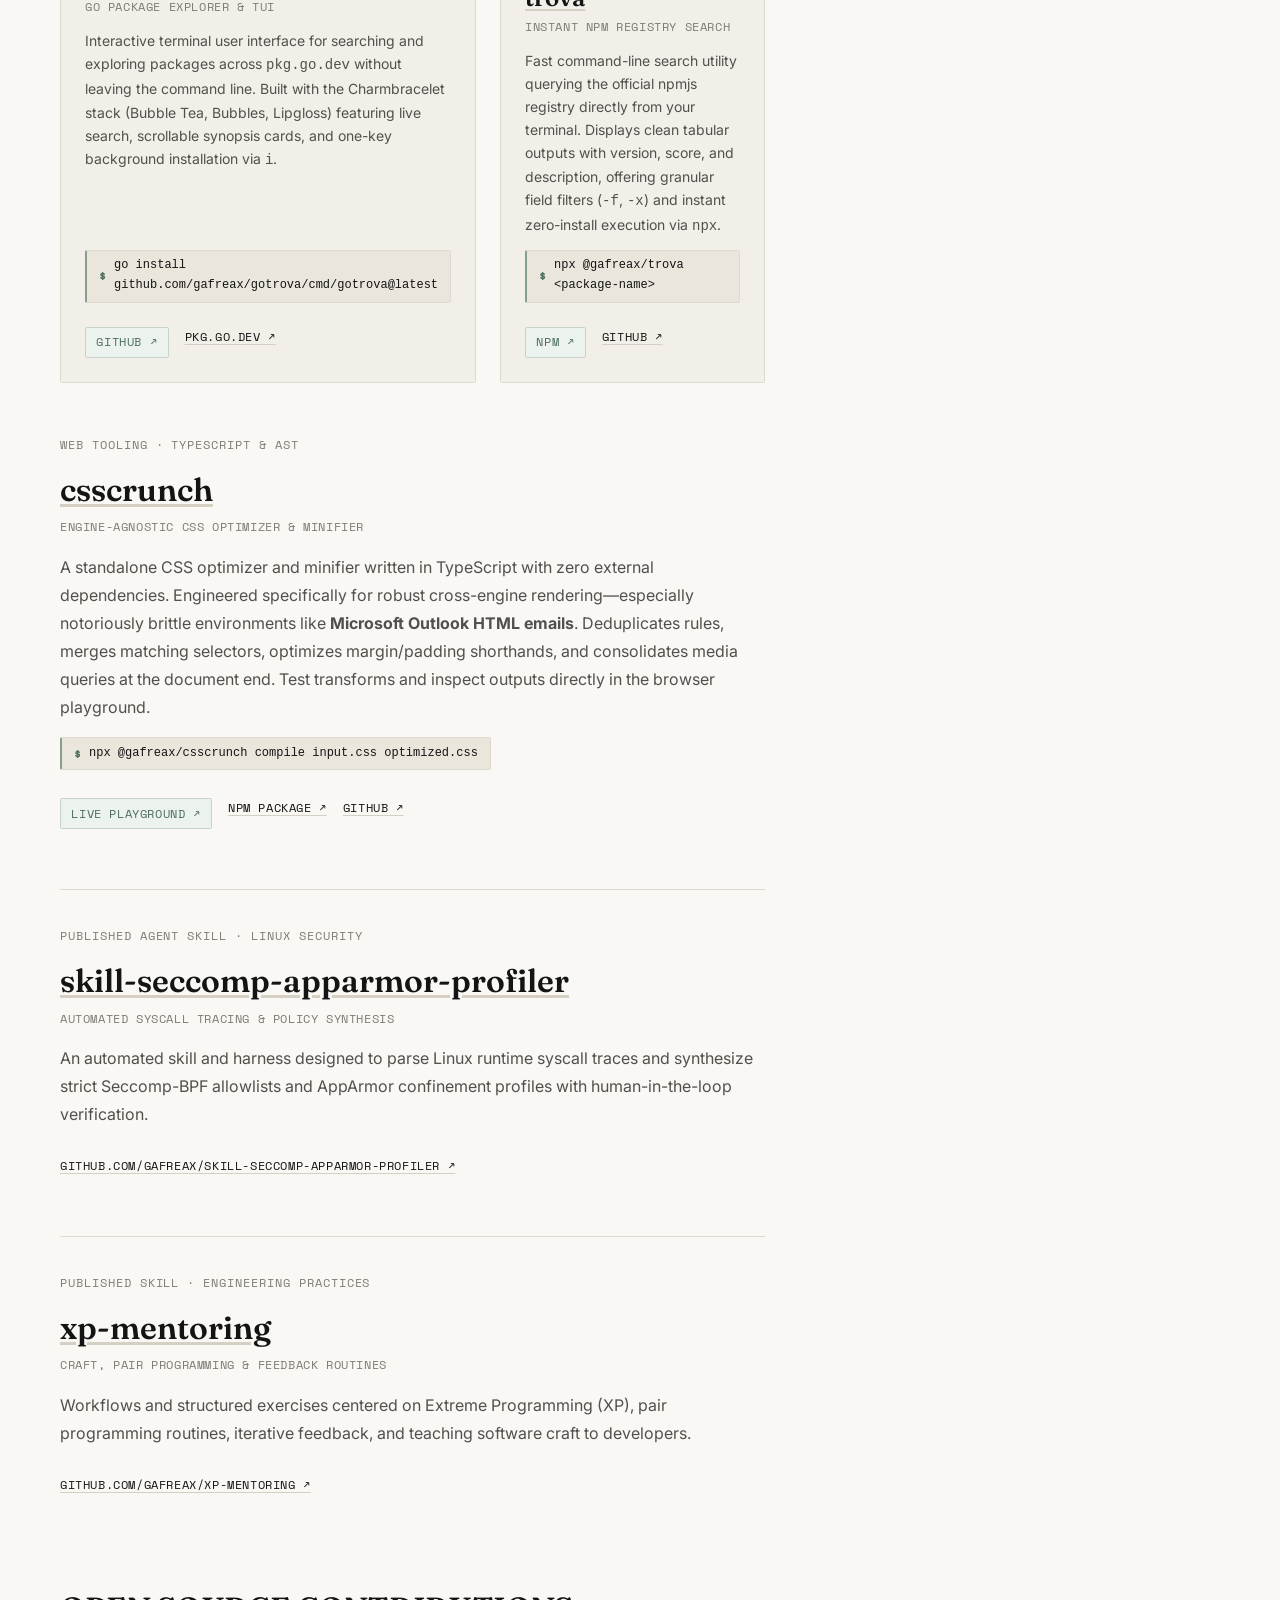
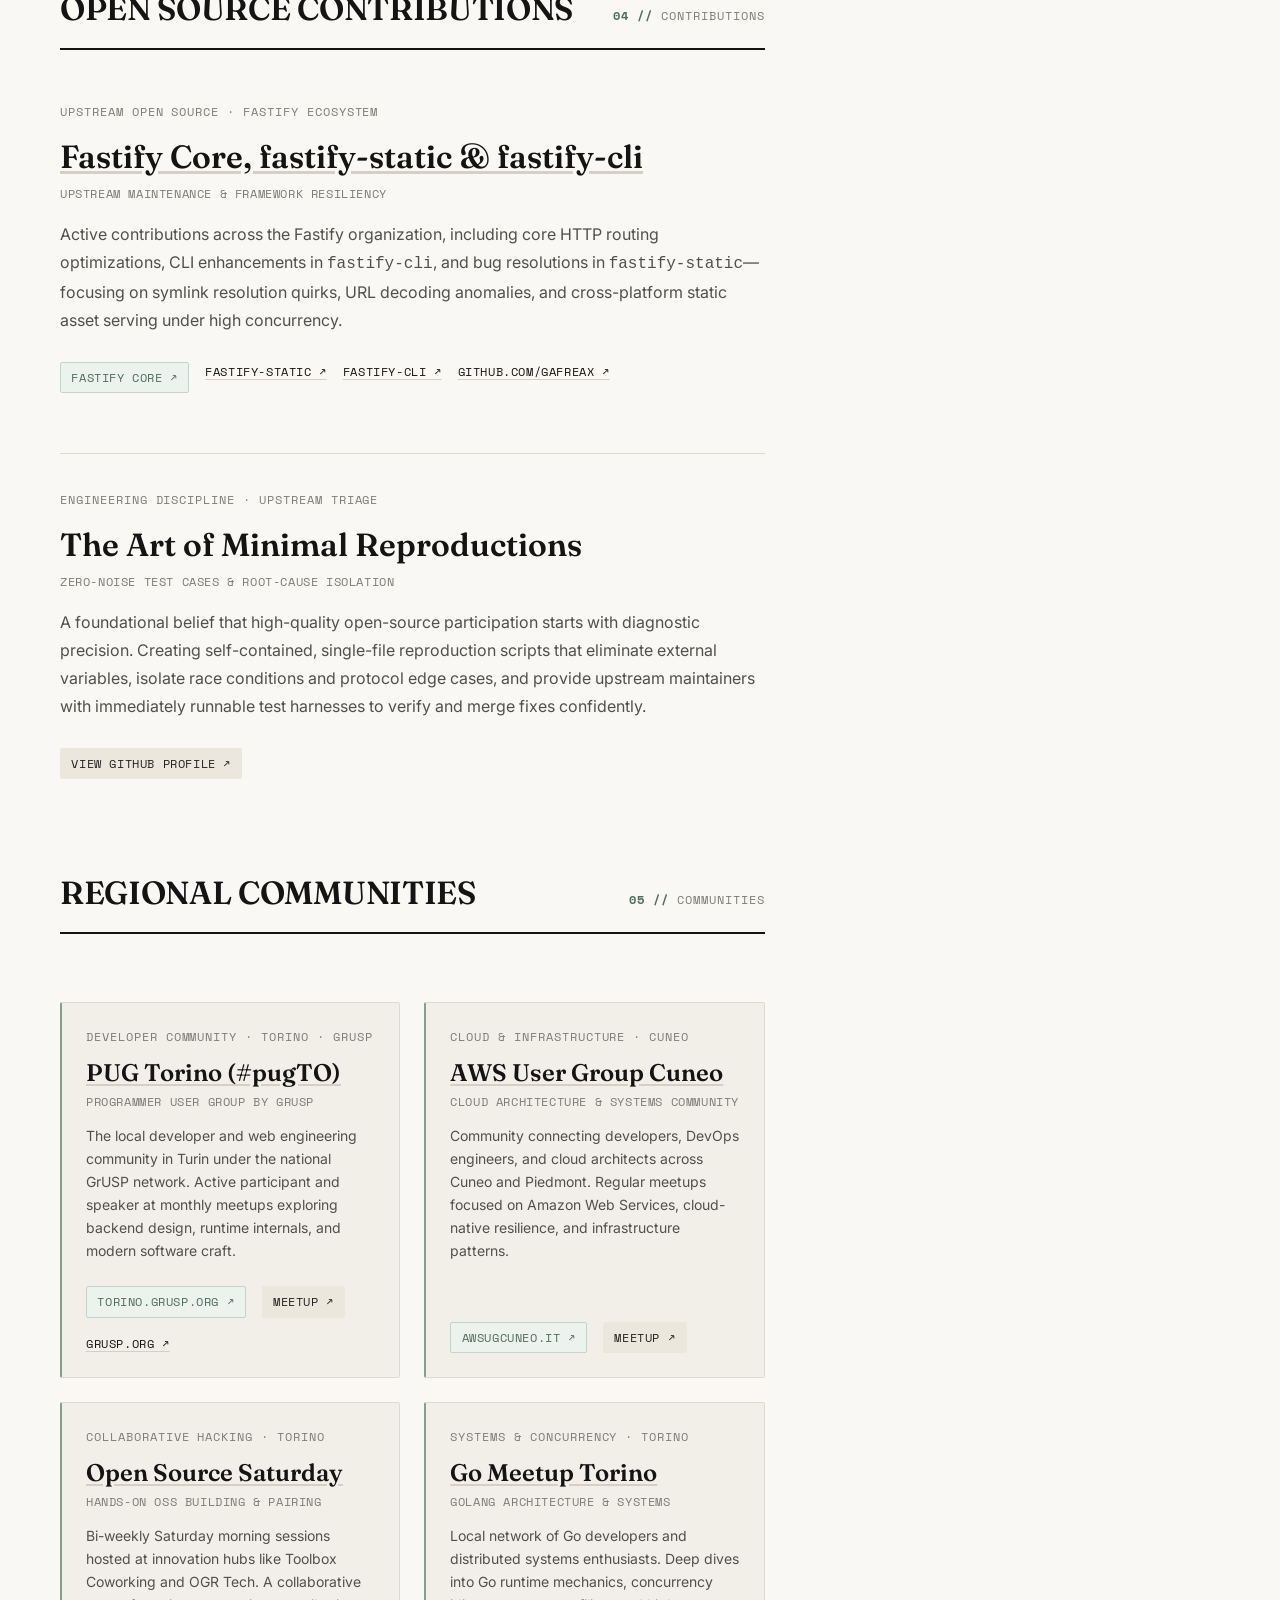
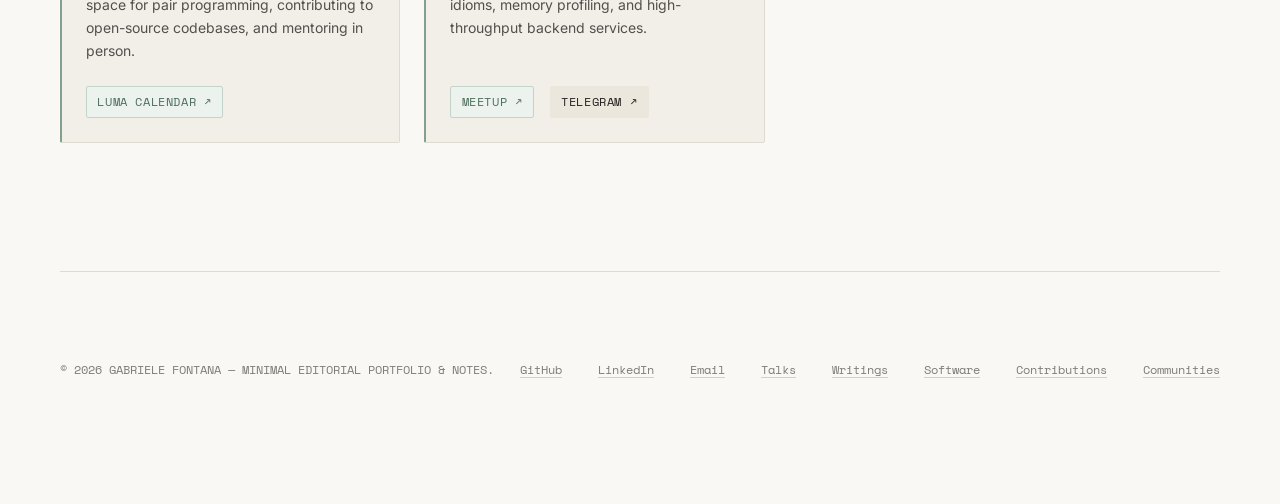
==== commit b8c41a8a: "chore: unpublish article-container-at-war from main pending editorial review" ====
--- a/index.html
+++ b/index.html
@@ -81,14 +81,13 @@
           <article class="article-entry">
             <div class="meta-label">COME TO CODE 2026 · PIGNOLA, ITALY · SEP 2026</div>
             <h3 class="article-entry-title">
-              <a href="article-container-at-war.html">Container at War: Distroless is Not Enough</a>
+              <a href="https://github.com/gafreax/container-at-war" target="_blank" rel="noopener noreferrer">Container at War: Distroless is Not Enough</a>
             </h3>
             <p class="article-desc">
               Live attacks against Node.js and Go containers on Docker and Google Kubernetes Engine (GKE). Demonstrating that stripping the shell is not enough when application vulnerabilities exist, and showing how AppArmor LSM profiles, Seccomp-BPF filters, and shift-left security change the outcome.
             </p>
             <div class="article-links">
-              <a href="article-container-at-war.html" class="badge badge-accent">Read Article &rarr;</a>
-              <a href="https://github.com/gafreax/container-at-war" target="_blank" rel="noopener noreferrer">Slides &amp; Demo Repo &nearr;</a>
+              <a href="https://github.com/gafreax/container-at-war" target="_blank" rel="noopener noreferrer" class="badge badge-accent">Slides &amp; Demo Repo &nearr;</a>
               <a href="https://github.com/gafreax/skill-seccomp-apparmor-profiler" target="_blank" rel="noopener noreferrer">Profiler Skill &nearr;</a>
             </div>
           </article>
@@ -129,9 +128,9 @@
           </div>
 
           <div class="writings-card">
-            <div class="meta-label">TECHNICAL DISPATCH · CLOUD-NATIVE RUNTIME SECURITY · 8 MIN READ</div>
-            <h3 class="article-entry-title">
-              <a href="article-container-at-war.html">Container at War: Distroless is Not Enough</a>
+            <div class="meta-label">TECHNICAL DISPATCH · CLOUD-NATIVE RUNTIME SECURITY · FORTHCOMING</div>
+            <h3 class="article-entry-title">
+              Container at War: Distroless is Not Enough
             </h3>
             <p class="article-subtitle">Runtime exploit mechanics, Linux LSM boundary enforcement, and defense-in-depth</p>
             <p class="article-desc">
@@ -144,8 +143,8 @@
               <span class="topic-pill">Memory Exploits</span>
             </div>
             <div class="article-links">
-              <a href="article-container-at-war.html" class="badge badge-accent">Read Full Article &rarr;</a>
-              <a href="https://github.com/gafreax/container-at-war" target="_blank" rel="noopener noreferrer">Attack Demos &amp; Slides &nearr;</a>
+              <span class="badge">Article Coming Soon</span>
+              <a href="https://github.com/gafreax/container-at-war" target="_blank" rel="noopener noreferrer" class="badge badge-accent">Attack Demos &amp; Slides &nearr;</a>
             </div>
           </div>
         </section>
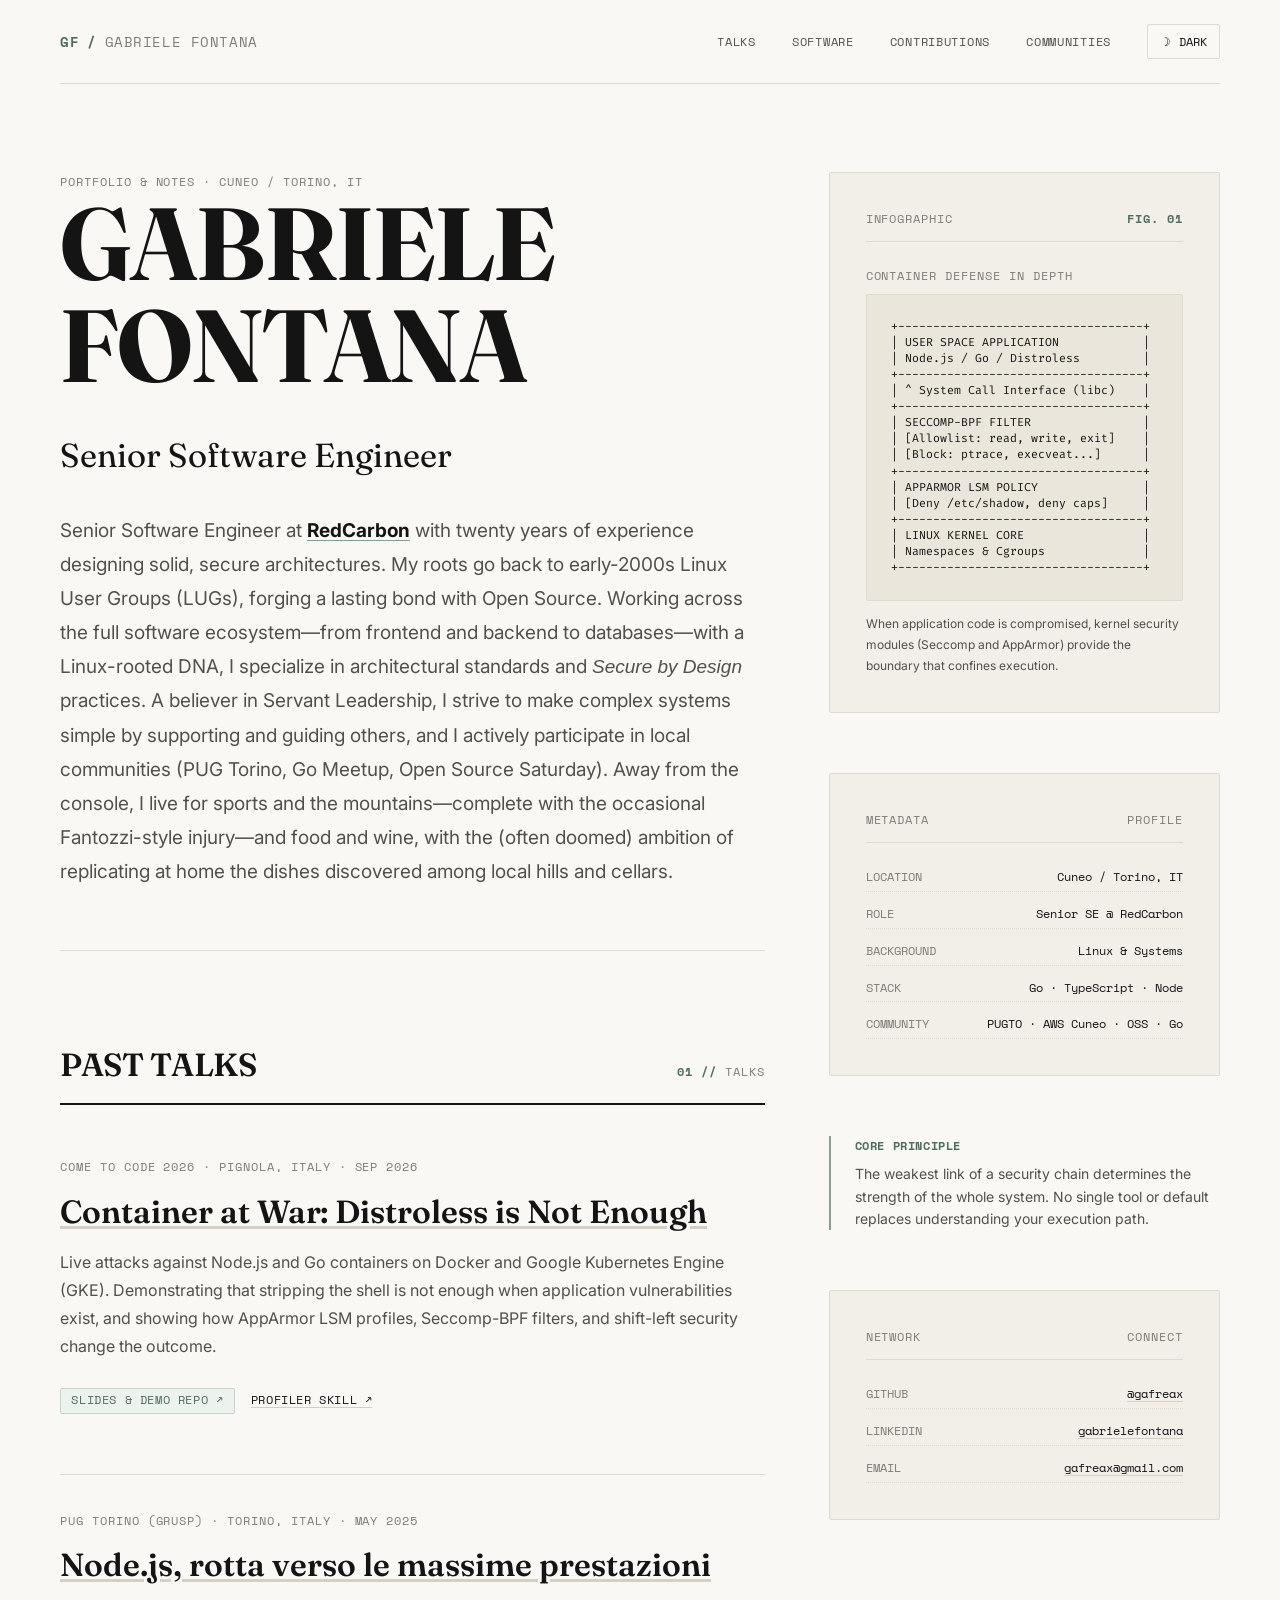
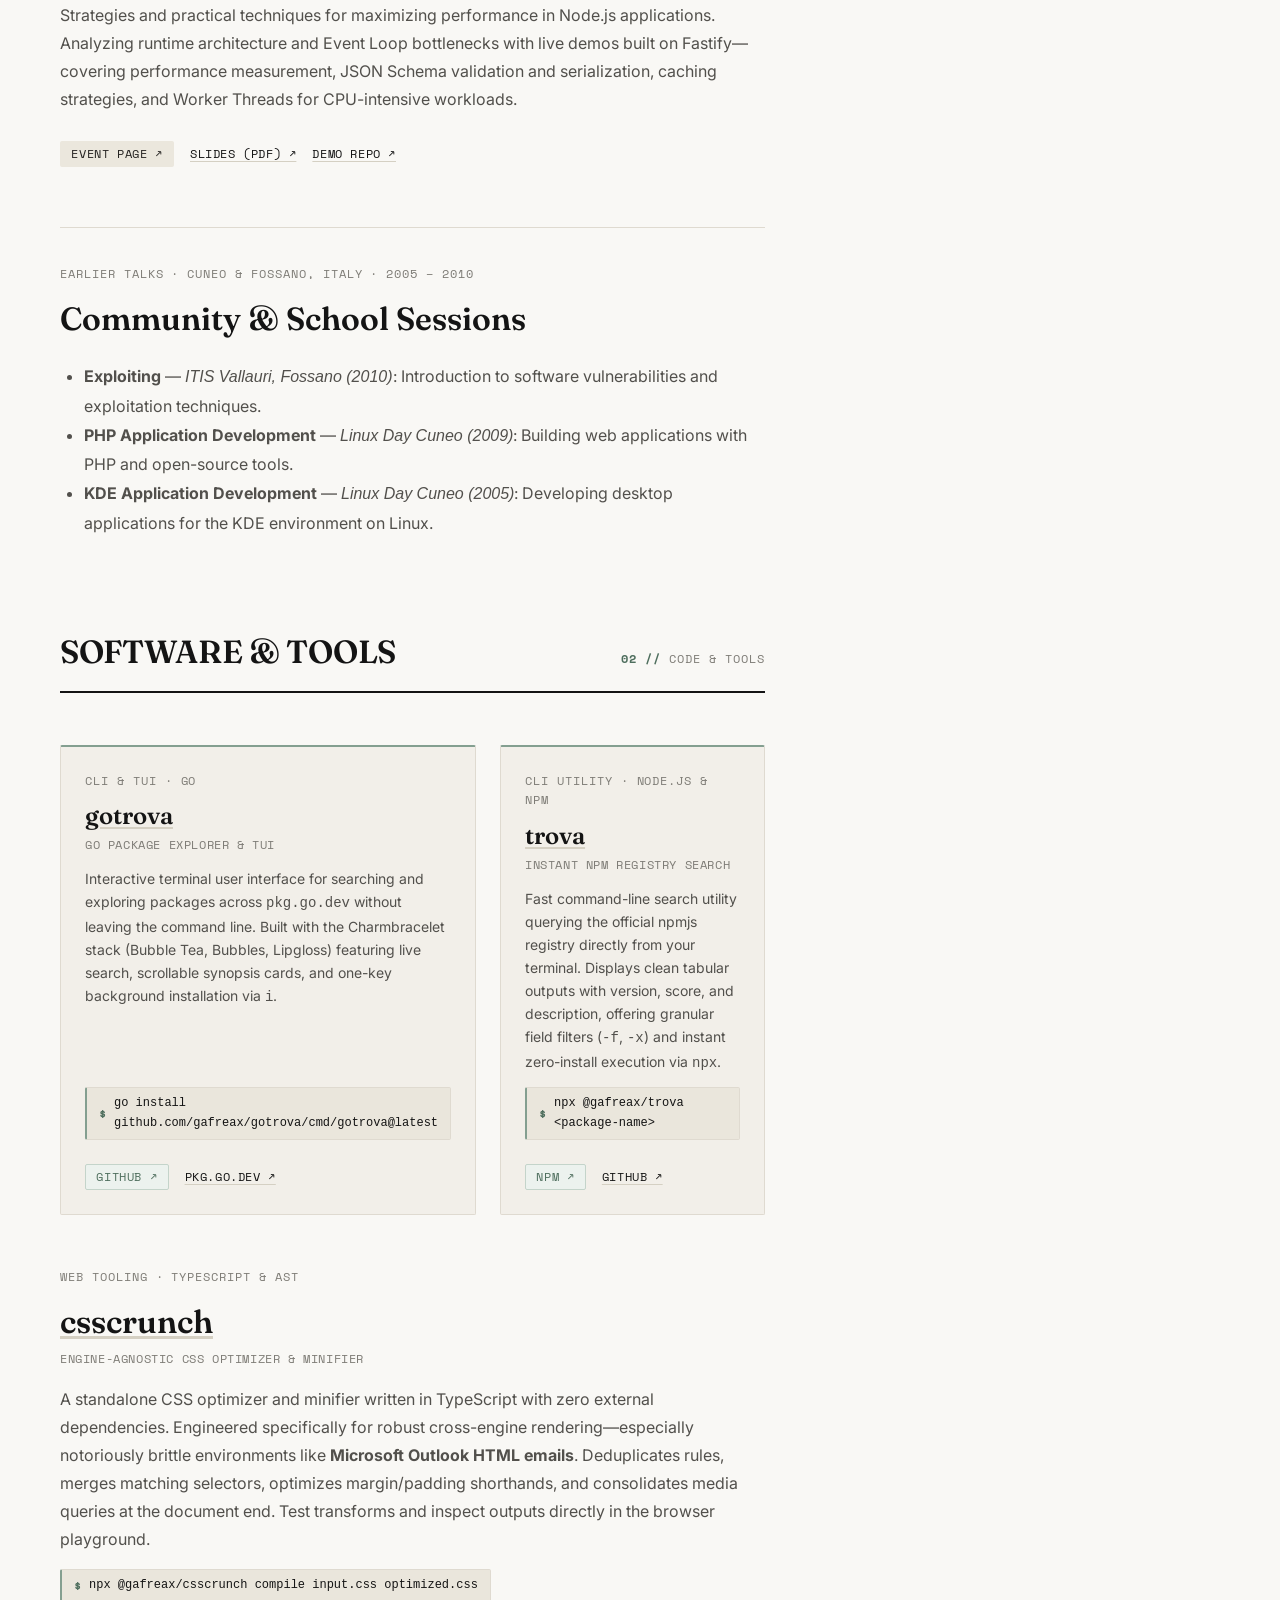
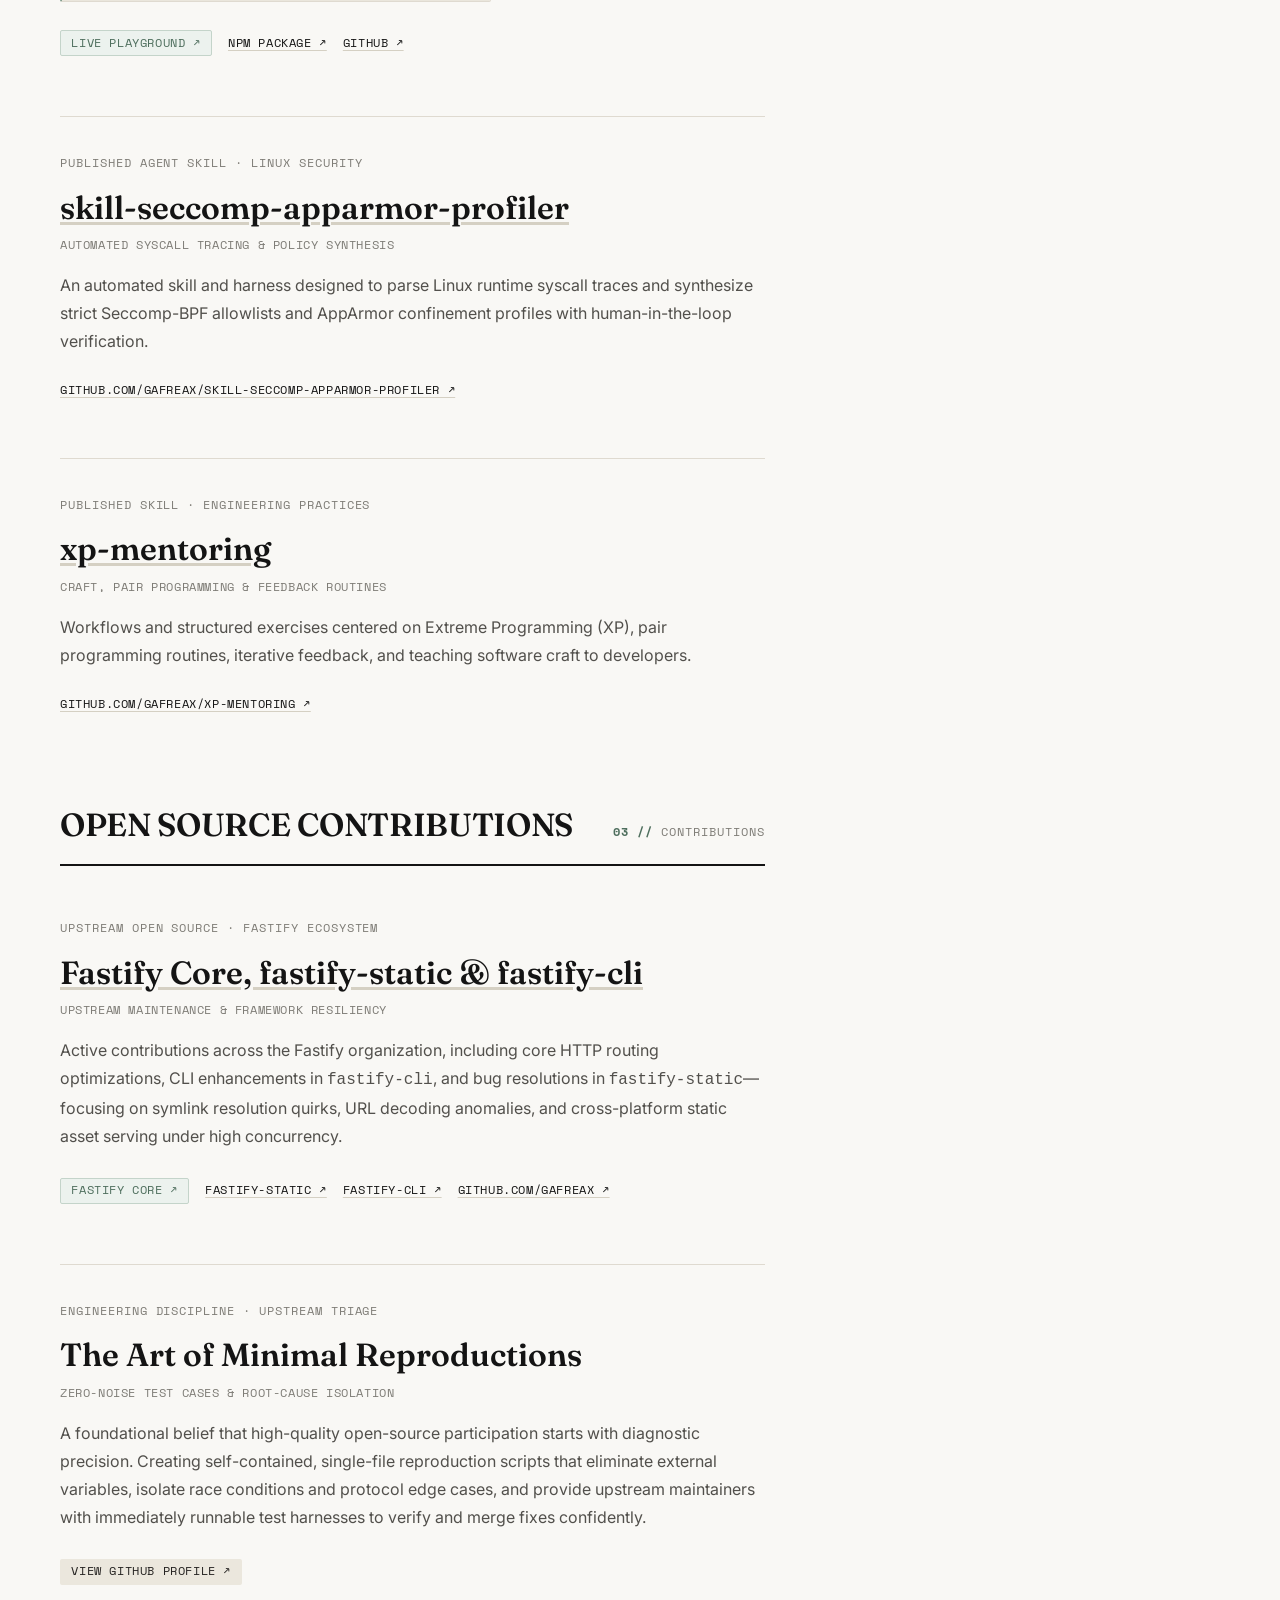
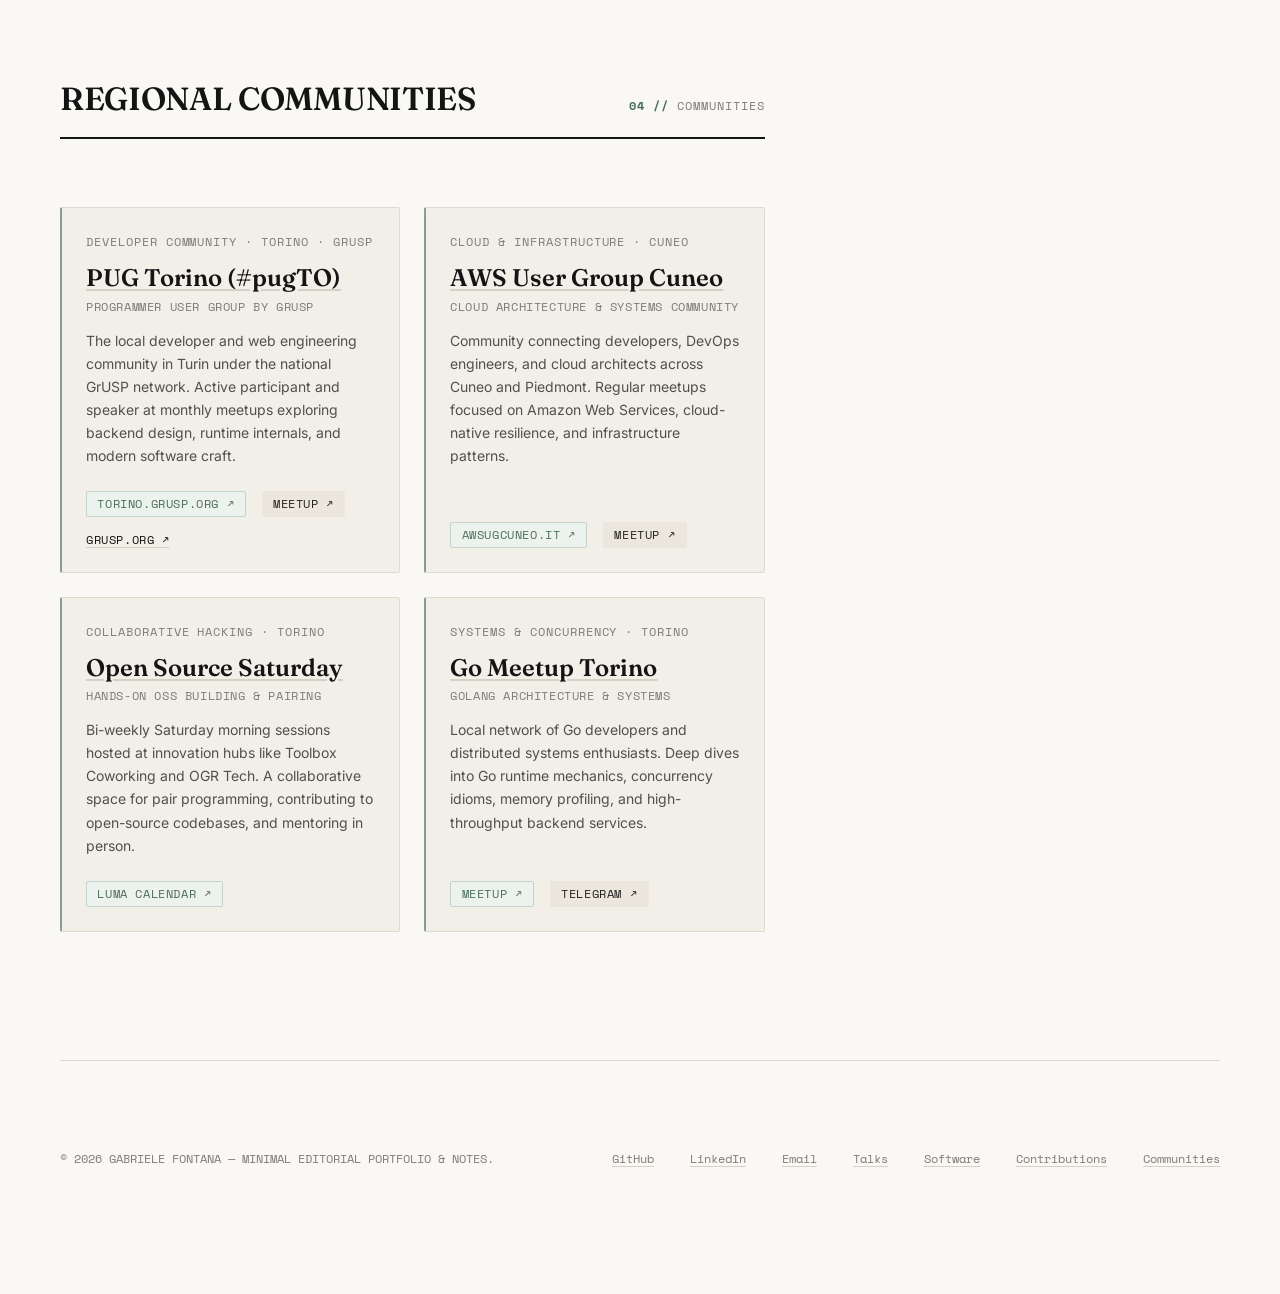
==== commit 05064bb2: "style: vertically center article-links items and hide writings section" ====
--- a/index.html
+++ b/index.html
@@ -40,7 +40,7 @@
 
         <nav class="site-nav" aria-label="Main Navigation">
           <a href="#talks">Talks</a>
-          <a href="#writings">Writings</a>
+          <!-- <a href="#writings">Writings</a> -->
           <a href="#software">Software</a>
           <a href="#contributions">Contributions</a>
           <a href="#communities">Communities</a>
@@ -120,7 +120,7 @@
           </article>
         </section>
 
-        <!-- 02 // WRITINGS SECTION -->
+        <!-- WRITINGS SECTION (Disabled pending editorial review of article-container-at-war.html)
         <section id="writings" class="content-section">
           <div class="section-header">
             <h2>Writings &amp; Dispatches</h2>
@@ -128,9 +128,9 @@
           </div>
 
           <div class="writings-card">
-            <div class="meta-label">TECHNICAL DISPATCH · CLOUD-NATIVE RUNTIME SECURITY · FORTHCOMING</div>
-            <h3 class="article-entry-title">
-              Container at War: Distroless is Not Enough
+            <div class="meta-label">TECHNICAL DISPATCH · CLOUD-NATIVE RUNTIME SECURITY · 8 MIN READ</div>
+            <h3 class="article-entry-title">
+              <a href="article-container-at-war.html">Container at War: Distroless is Not Enough</a>
             </h3>
             <p class="article-subtitle">Runtime exploit mechanics, Linux LSM boundary enforcement, and defense-in-depth</p>
             <p class="article-desc">
@@ -143,17 +143,18 @@
               <span class="topic-pill">Memory Exploits</span>
             </div>
             <div class="article-links">
-              <span class="badge">Article Coming Soon</span>
-              <a href="https://github.com/gafreax/container-at-war" target="_blank" rel="noopener noreferrer" class="badge badge-accent">Attack Demos &amp; Slides &nearr;</a>
-            </div>
-          </div>
-        </section>
-
-        <!-- 03 // SOFTWARE & SKILLS SECTION -->
+              <a href="article-container-at-war.html" class="badge badge-accent">Read Full Article &rarr;</a>
+              <a href="https://github.com/gafreax/container-at-war" target="_blank" rel="noopener noreferrer">Attack Demos &amp; Slides &nearr;</a>
+            </div>
+          </div>
+        </section>
+        -->
+
+        <!-- 02 // SOFTWARE & SKILLS SECTION -->
         <section id="software" class="content-section">
           <div class="section-header">
             <h2>Software &amp; Tools</h2>
-            <span class="meta-label"><span class="accent-num">03 //</span> CODE &amp; TOOLS</span>
+            <span class="meta-label"><span class="accent-num">02 //</span> CODE &amp; TOOLS</span>
           </div>
 
           <!-- PARALLEL TWIN TOOLS: gotrova (Go) & trova (Node.js) -->
@@ -243,11 +244,11 @@
           </article>
         </section>
 
-        <!-- 04 // OPEN SOURCE CONTRIBUTIONS SECTION -->
+        <!-- 03 // OPEN SOURCE CONTRIBUTIONS SECTION -->
         <section id="contributions" class="content-section">
           <div class="section-header">
             <h2>Open Source Contributions</h2>
-            <span class="meta-label"><span class="accent-num">04 //</span> CONTRIBUTIONS</span>
+            <span class="meta-label"><span class="accent-num">03 //</span> CONTRIBUTIONS</span>
           </div>
 
           <article class="article-entry">
@@ -282,11 +283,11 @@
           </article>
         </section>
 
-        <!-- 05 // REGIONAL COMMUNITIES SECTION -->
+        <!-- 04 // REGIONAL COMMUNITIES SECTION -->
         <section id="communities" class="content-section">
           <div class="section-header">
             <h2>Regional Communities</h2>
-            <span class="meta-label"><span class="accent-num">05 //</span> COMMUNITIES</span>
+            <span class="meta-label"><span class="accent-num">04 //</span> COMMUNITIES</span>
           </div>
 
           <div id="community" class="community-grid">
@@ -464,7 +465,7 @@
           <li><a href="https://www.linkedin.com/in/gabrielefontana/" target="_blank" rel="noopener noreferrer">LinkedIn</a></li>
           <li><a href="mailto:gafreax@gmail.com">Email</a></li>
           <li><a href="#talks">Talks</a></li>
-          <li><a href="#writings">Writings</a></li>
+          <!-- <li><a href="#writings">Writings</a></li> -->
           <li><a href="#software">Software</a></li>
           <li><a href="#contributions">Contributions</a></li>
           <li><a href="#communities">Communities</a></li>
--- a/style.css
+++ b/style.css
@@ -561,6 +561,7 @@
 .article-links {
   display: flex;
   flex-wrap: wrap;
+  align-items: center;
   gap: var(--space-4);
   margin-top: var(--space-3);
   font-family: var(--font-mono);
@@ -568,6 +569,9 @@
 }
 
 .article-links a {
+  display: inline-flex;
+  align-items: center;
+  line-height: 1.2;
   text-transform: uppercase;
   letter-spacing: 0.05em;
 }
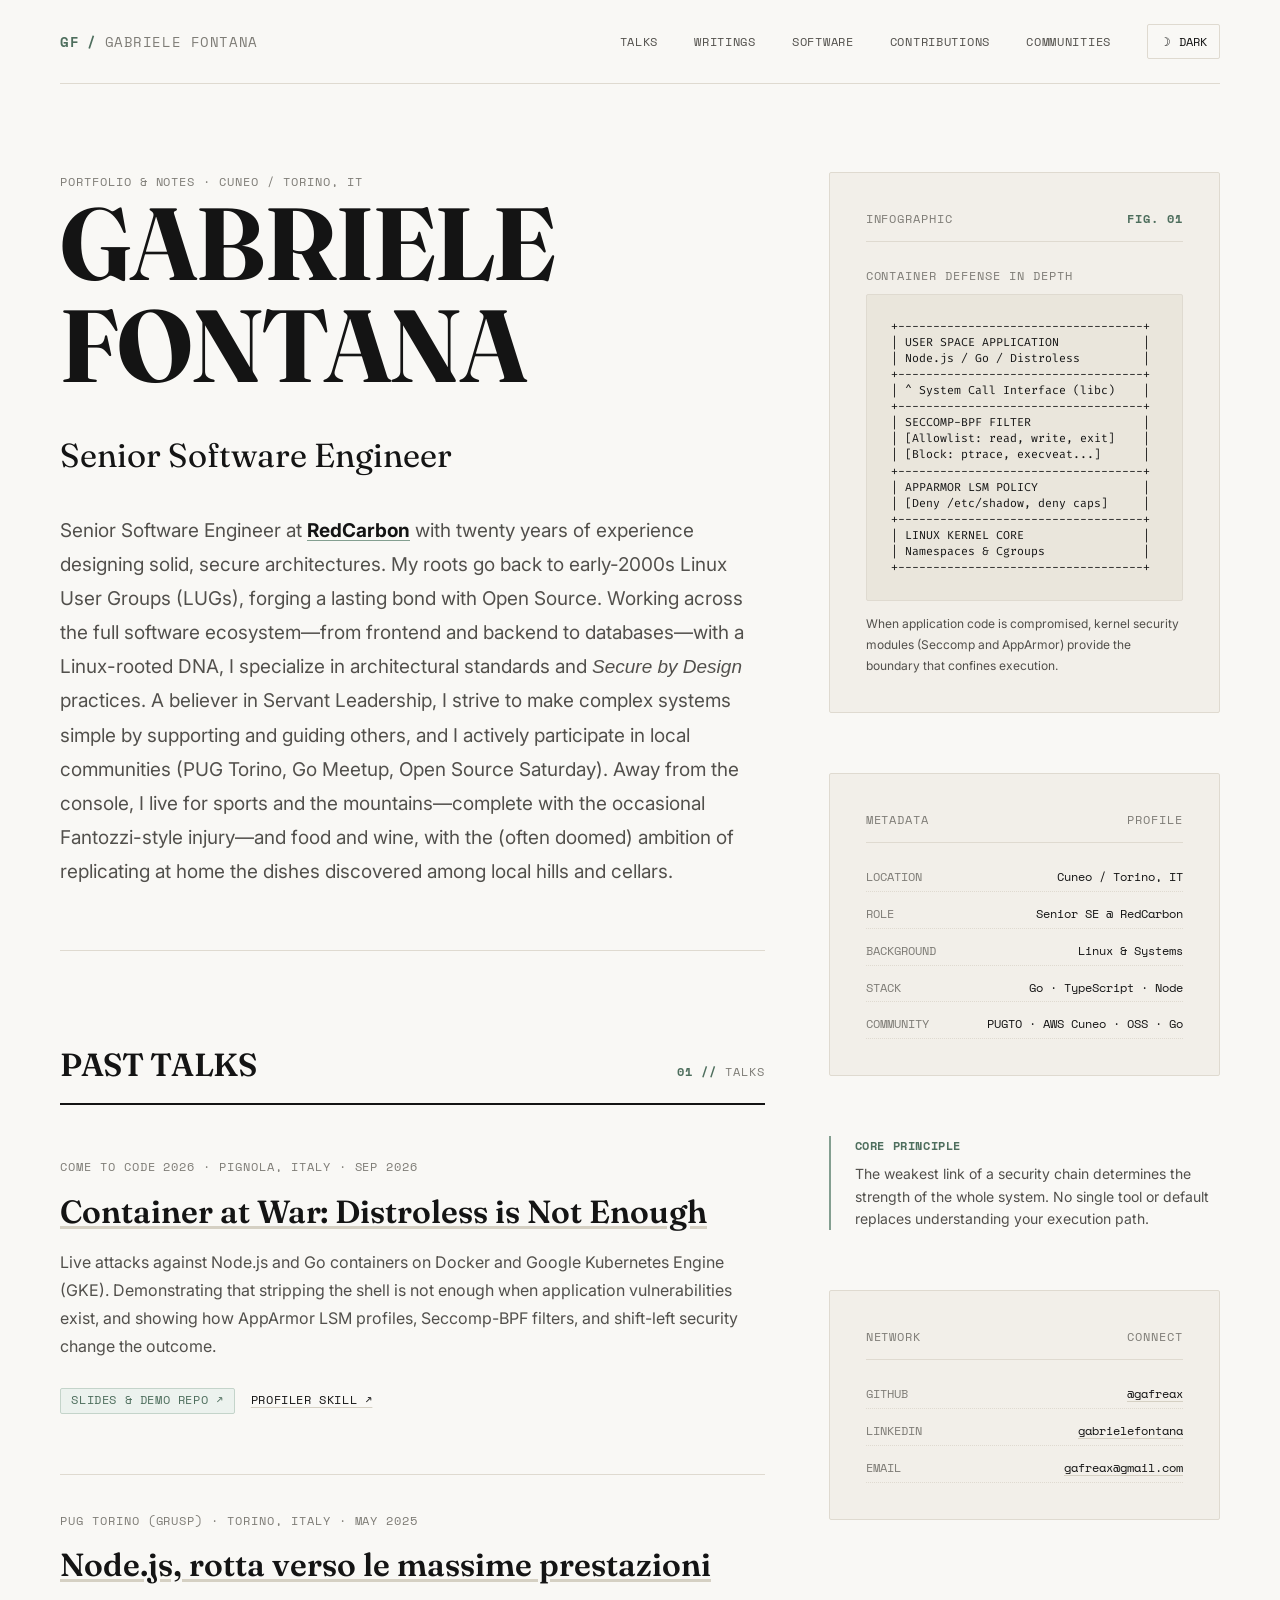
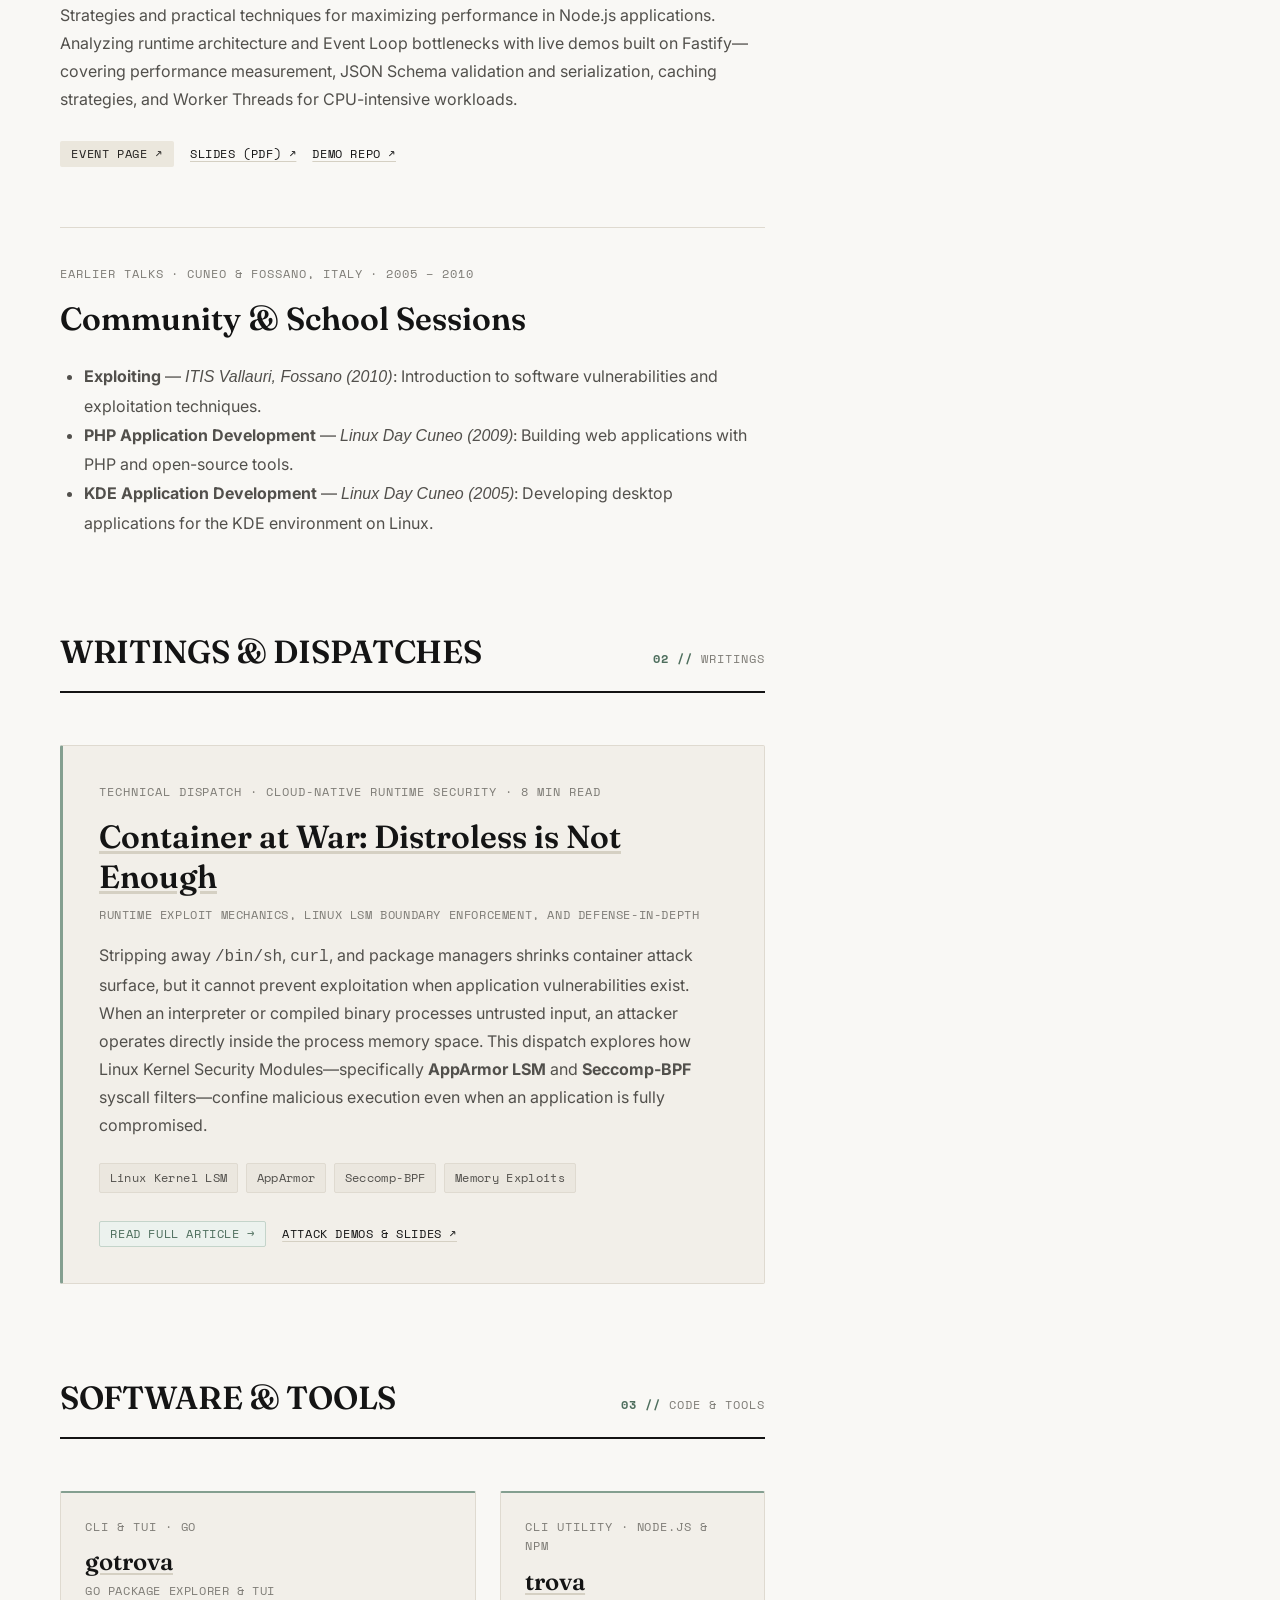
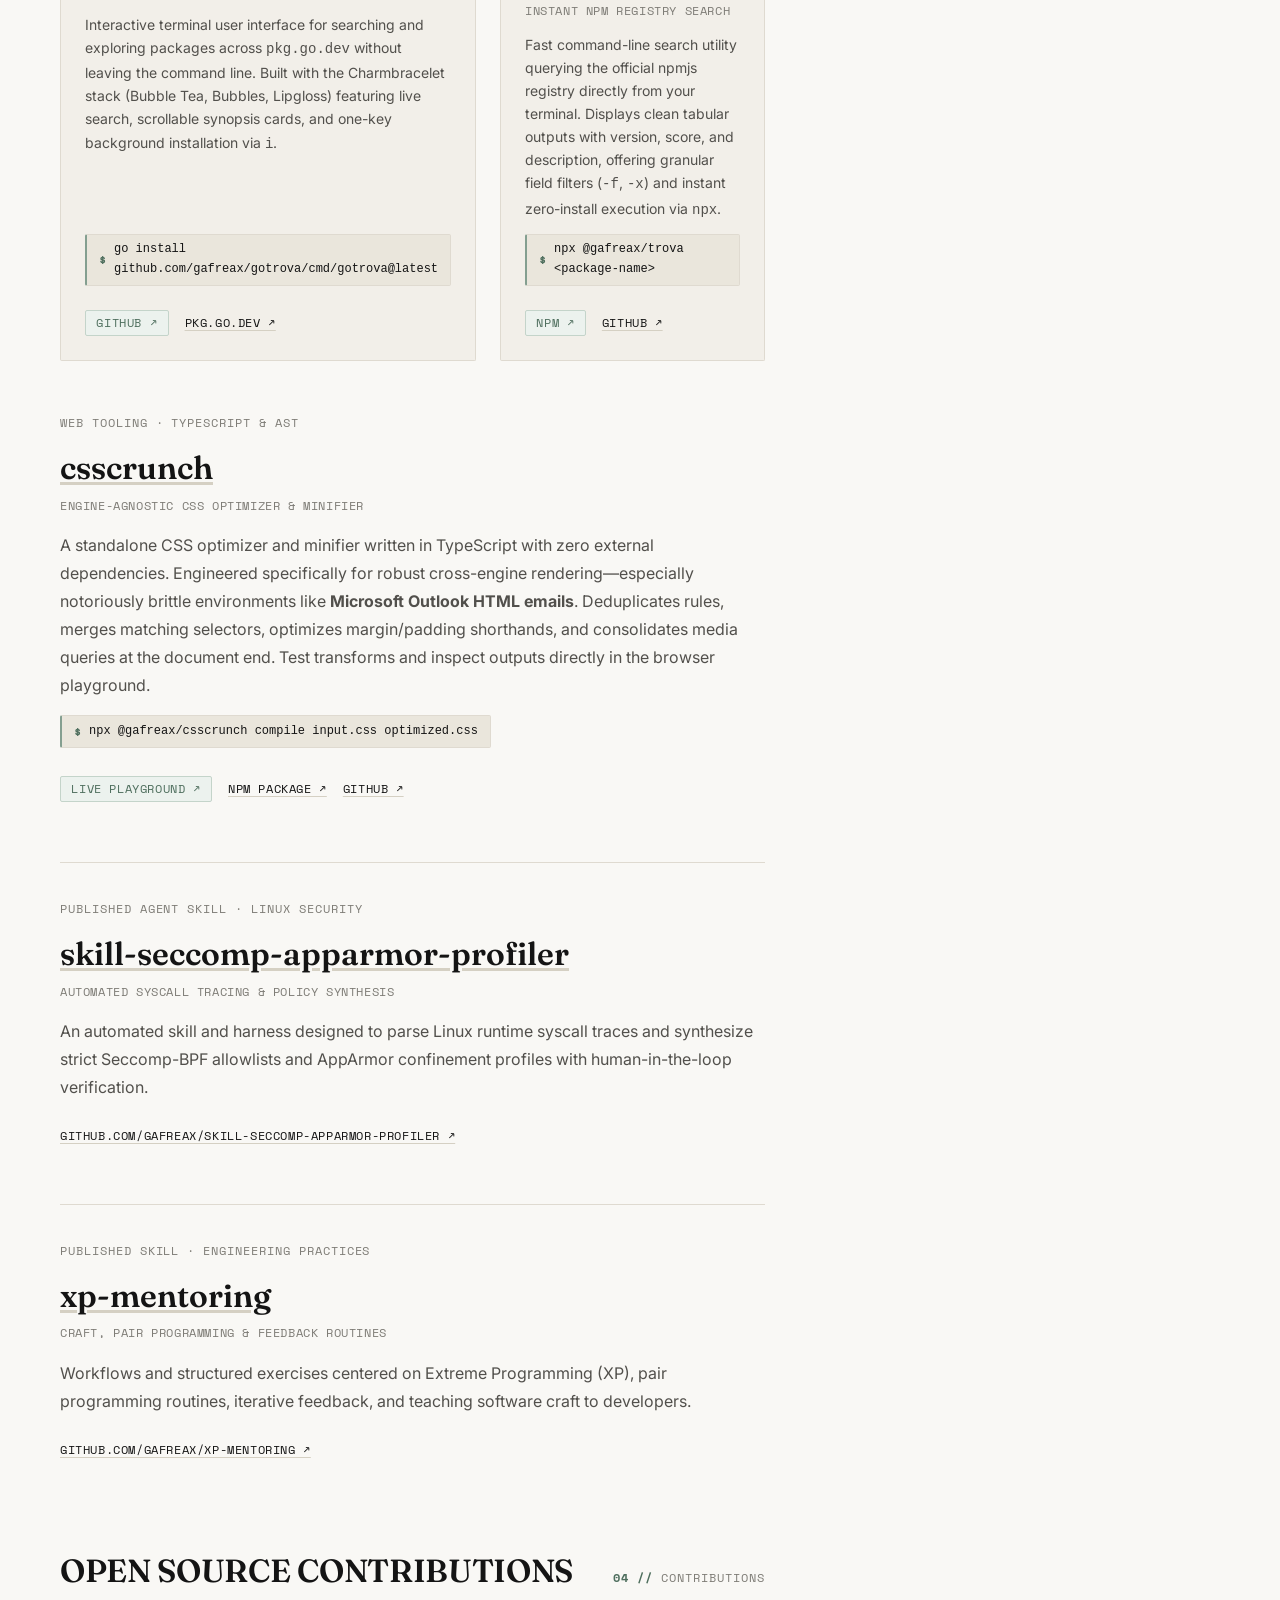
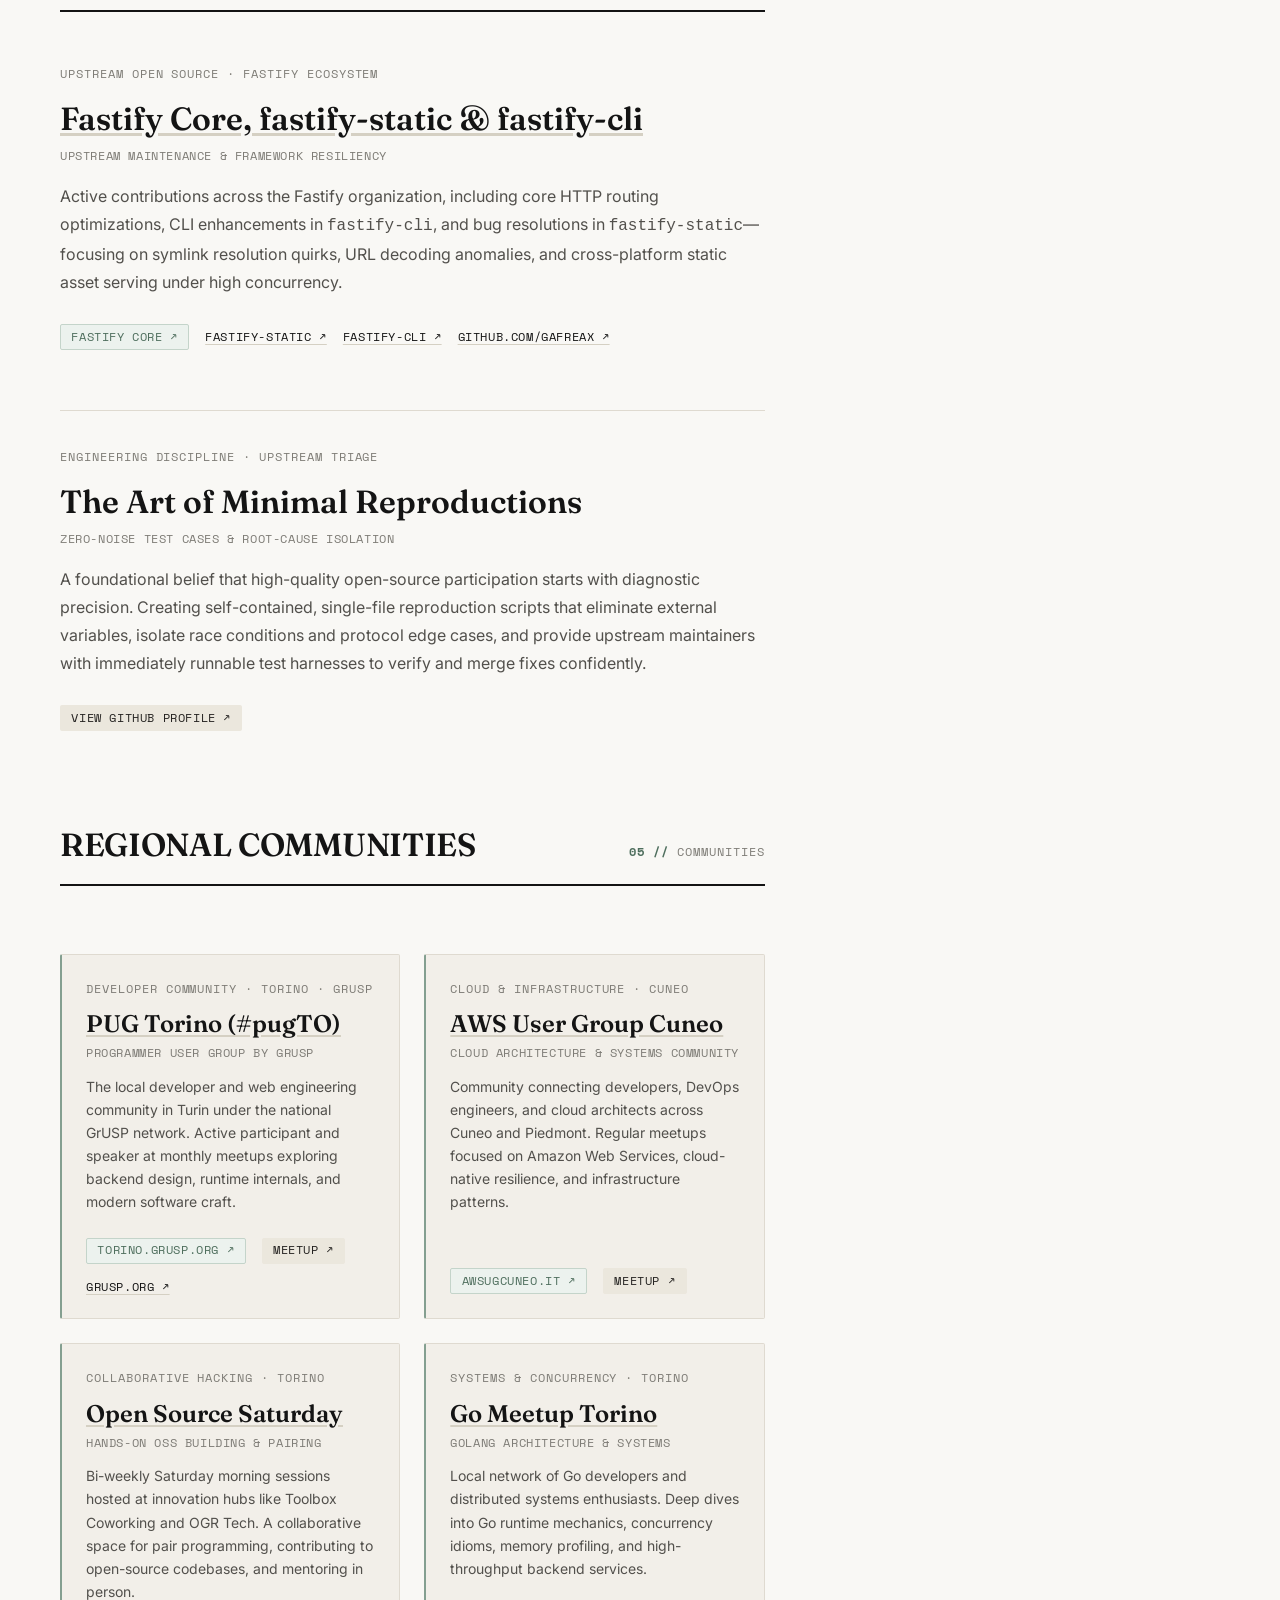
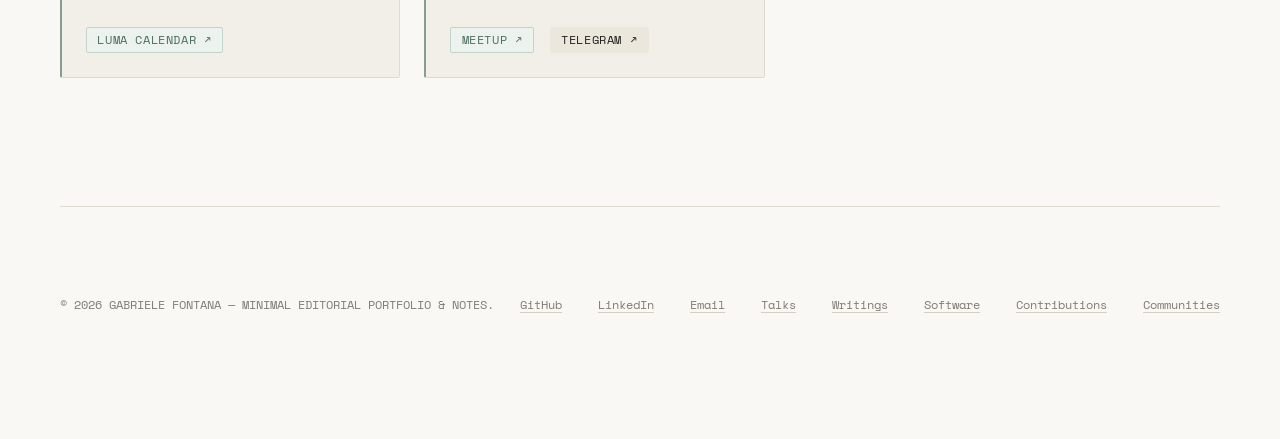
==== commit 2e1bc3af: "feat: publish Container at War article and enable writings section" ====
--- a/index.html
+++ b/index.html
@@ -40,7 +40,7 @@
 
         <nav class="site-nav" aria-label="Main Navigation">
           <a href="#talks">Talks</a>
-          <!-- <a href="#writings">Writings</a> -->
+          <a href="#writings">Writings</a>
           <a href="#software">Software</a>
           <a href="#contributions">Contributions</a>
           <a href="#communities">Communities</a>
@@ -120,7 +120,7 @@
           </article>
         </section>
 
-        <!-- WRITINGS SECTION (Disabled pending editorial review of article-container-at-war.html)
+        <!-- 02 // WRITINGS SECTION -->
         <section id="writings" class="content-section">
           <div class="section-header">
             <h2>Writings &amp; Dispatches</h2>
@@ -148,13 +148,12 @@
             </div>
           </div>
         </section>
-        -->
-
-        <!-- 02 // SOFTWARE & SKILLS SECTION -->
+
+        <!-- 03 // SOFTWARE & SKILLS SECTION -->
         <section id="software" class="content-section">
           <div class="section-header">
             <h2>Software &amp; Tools</h2>
-            <span class="meta-label"><span class="accent-num">02 //</span> CODE &amp; TOOLS</span>
+            <span class="meta-label"><span class="accent-num">03 //</span> CODE &amp; TOOLS</span>
           </div>
 
           <!-- PARALLEL TWIN TOOLS: gotrova (Go) & trova (Node.js) -->
@@ -244,11 +243,11 @@
           </article>
         </section>
 
-        <!-- 03 // OPEN SOURCE CONTRIBUTIONS SECTION -->
+        <!-- 04 // OPEN SOURCE CONTRIBUTIONS SECTION -->
         <section id="contributions" class="content-section">
           <div class="section-header">
             <h2>Open Source Contributions</h2>
-            <span class="meta-label"><span class="accent-num">03 //</span> CONTRIBUTIONS</span>
+            <span class="meta-label"><span class="accent-num">04 //</span> CONTRIBUTIONS</span>
           </div>
 
           <article class="article-entry">
@@ -283,11 +282,11 @@
           </article>
         </section>
 
-        <!-- 04 // REGIONAL COMMUNITIES SECTION -->
+        <!-- 05 // REGIONAL COMMUNITIES SECTION -->
         <section id="communities" class="content-section">
           <div class="section-header">
             <h2>Regional Communities</h2>
-            <span class="meta-label"><span class="accent-num">04 //</span> COMMUNITIES</span>
+            <span class="meta-label"><span class="accent-num">05 //</span> COMMUNITIES</span>
           </div>
 
           <div id="community" class="community-grid">
@@ -465,7 +464,7 @@
           <li><a href="https://www.linkedin.com/in/gabrielefontana/" target="_blank" rel="noopener noreferrer">LinkedIn</a></li>
           <li><a href="mailto:gafreax@gmail.com">Email</a></li>
           <li><a href="#talks">Talks</a></li>
-          <!-- <li><a href="#writings">Writings</a></li> -->
+          <li><a href="#writings">Writings</a></li>
           <li><a href="#software">Software</a></li>
           <li><a href="#contributions">Contributions</a></li>
           <li><a href="#communities">Communities</a></li>
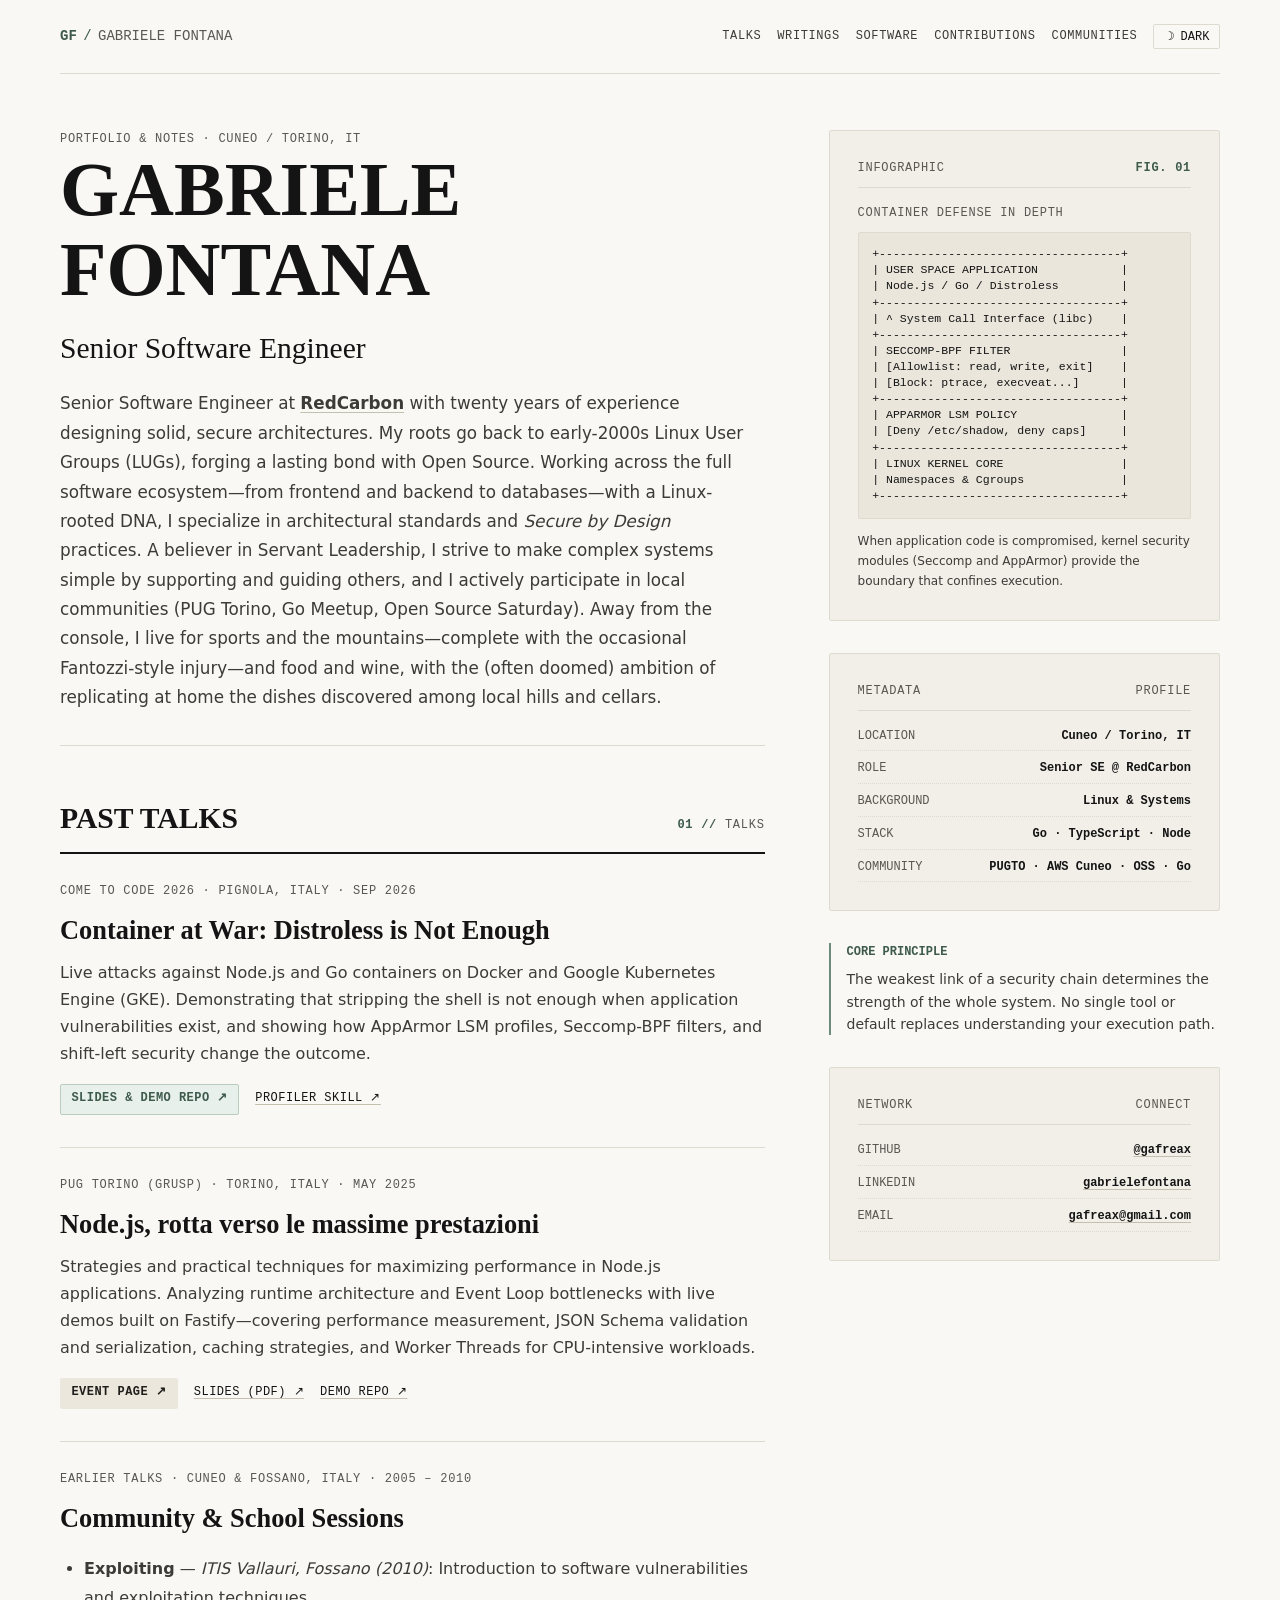
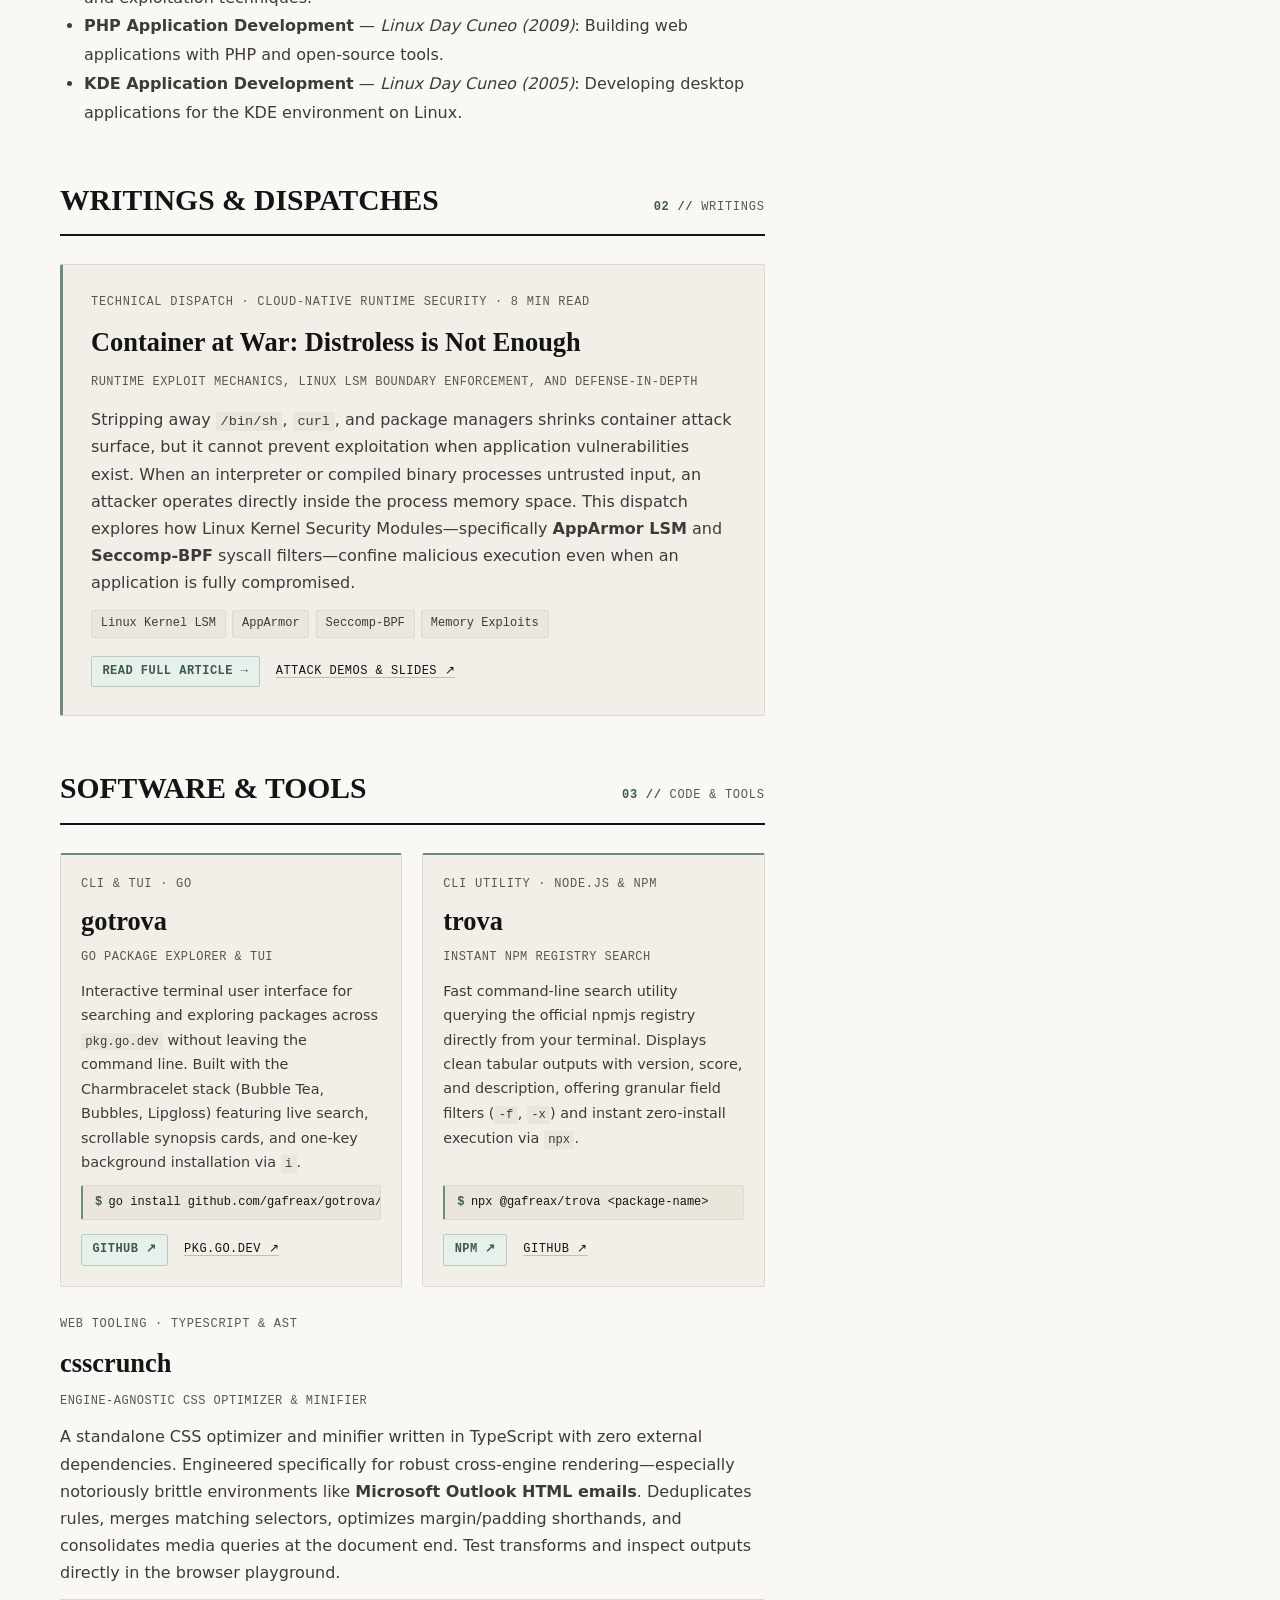
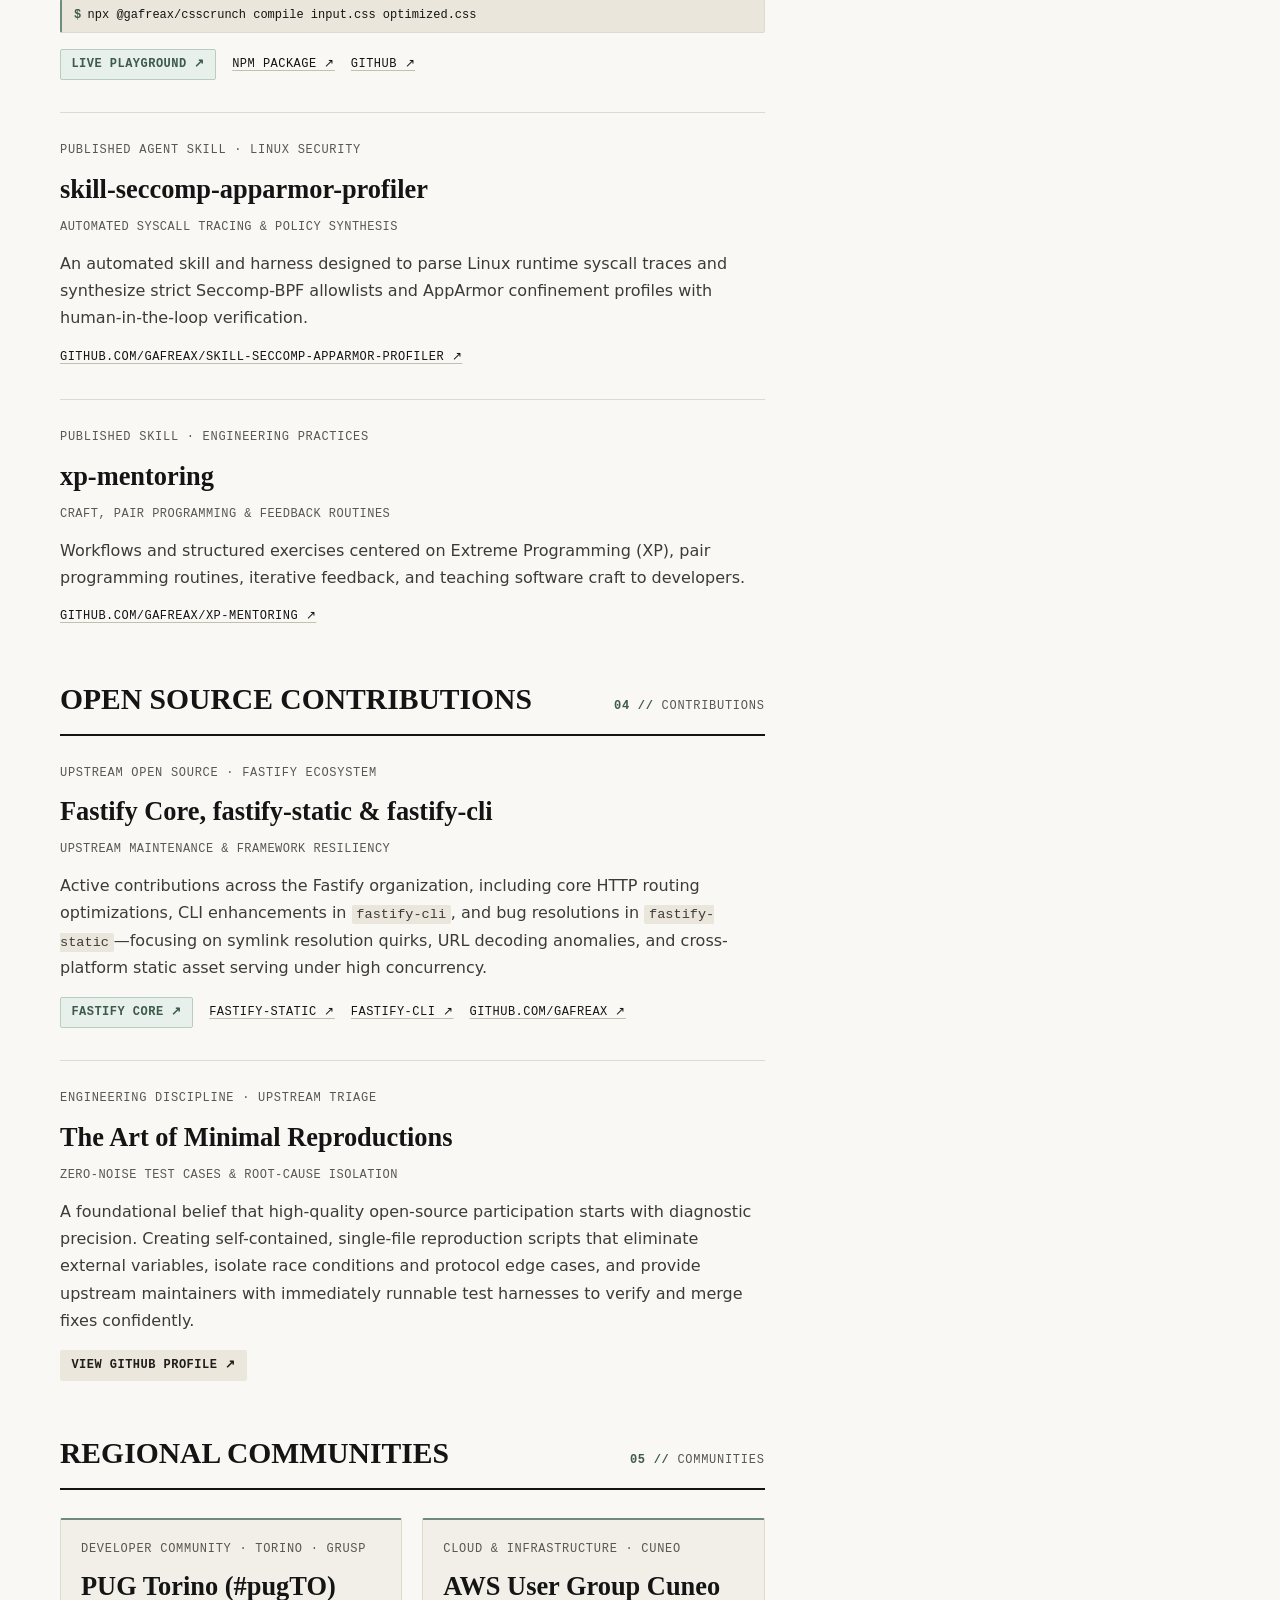
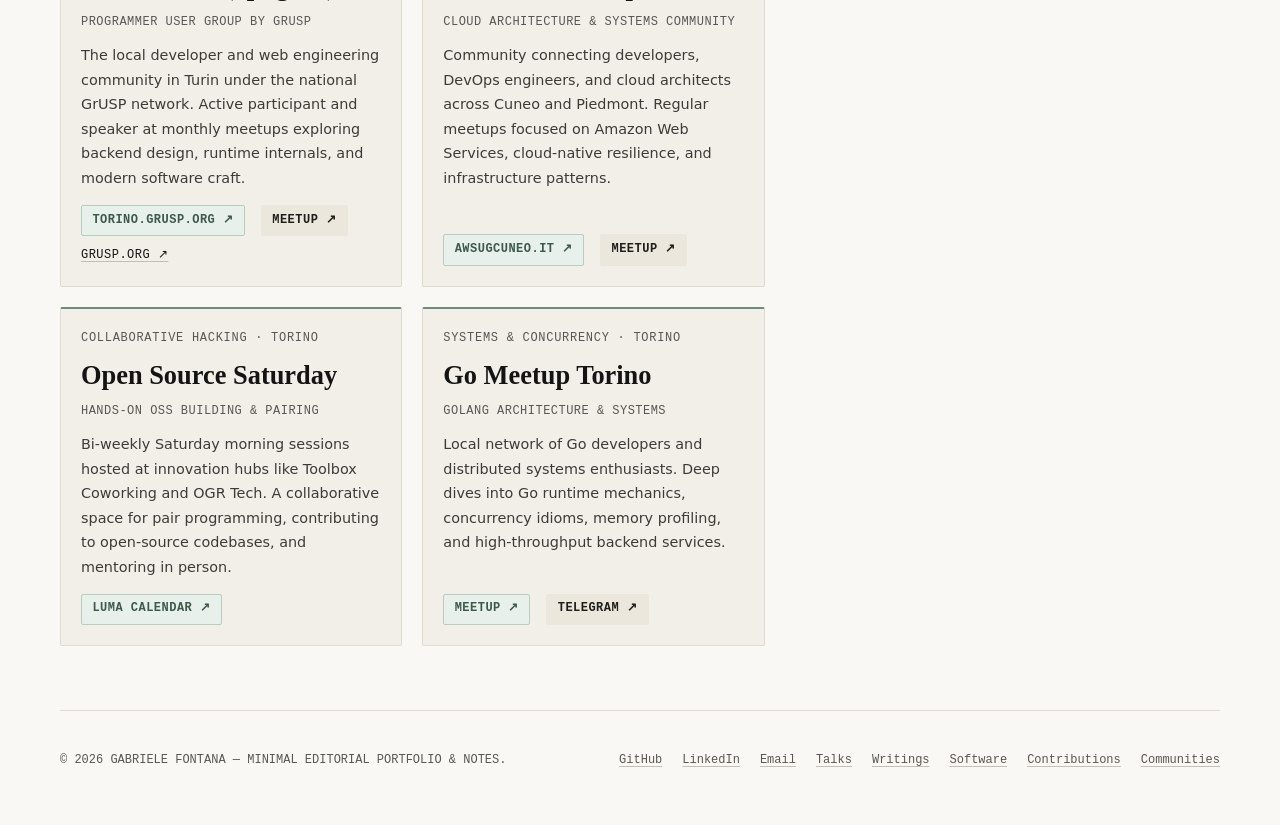
==== commit 0f7e35ba: "perf(ui): fix mobile responsiveness, optimize Lighthouse to 100, and crunch assets with csscrunch" ====
--- a/index.html
+++ b/index.html
@@ -1,376 +1,4 @@
-<!DOCTYPE html>
-<html lang="en">
-<head>
-  <meta charset="UTF-8" />
-  <meta name="viewport" content="width=device-width, initial-scale=1.0" />
-  <title>Gabriele Fontana — Senior Software Engineer</title>
-  <meta name="description" content="Senior Software Engineer at RedCarbon with 20 years of experience designing solid, secure software architectures." />
-  <meta name="author" content="Gabriele Fontana" />
-  <link rel="canonical" href="https://gafreax.github.io/" />
-
-  <!-- Open Graph & Social Meta -->
-  <meta property="og:type" content="website" />
-  <meta property="og:site_name" content="Gabriele Fontana" />
-  <meta property="og:title" content="Gabriele Fontana — Senior Software Engineer" />
-  <meta property="og:description" content="Senior Software Engineer at RedCarbon with 20 years of experience designing solid, secure software architectures." />
-  <meta property="og:url" content="https://gafreax.github.io/" />
-  <meta name="twitter:card" content="summary" />
-  <meta name="twitter:title" content="Gabriele Fontana — Senior Software Engineer" />
-  <meta name="twitter:description" content="Senior Software Engineer at RedCarbon with 20 years of experience designing solid, secure software architectures." />
-
-  <!-- Minimal Editorial Monogram Favicon (Editorial Sage Green #4E6E5D) -->
-  <link rel="icon" type="image/svg+xml" href="data:image/svg+xml,%3Csvg xmlns='http://www.w3.org/2000/svg' viewBox='0 0 64 64'%3E%3Crect width='64' height='64' rx='8' fill='%23F9F8F5' stroke='%234E6E5D' stroke-width='4'/%3E%3Ctext x='50%25' y='54%25' dominant-baseline='middle' text-anchor='middle' font-family='Georgia, serif' font-weight='700' font-size='28' fill='%234E6E5D'%3EGF%3C/text%3E%3C/svg%3E" />
-
-  <!-- Google Fonts: Fraunces (Wide, open, editorial serif), Inter (Body), Space Mono & Fira Code (Mono) -->
-  <link rel="preconnect" href="https://fonts.googleapis.com" />
-  <link rel="preconnect" href="https://fonts.gstatic.com" crossorigin />
-  <link href="https://fonts.googleapis.com/css2?family=Fira+Code:wght@400;500;600&family=Fraunces:ital,opsz,wght@0,9..144,400..800;1,9..144,400..800&family=Inter:wght@300;400;500;600&family=Playfair+Display:ital,wght@0,400..800;1,400..800&family=Space+Mono:ital,wght@0,400;0,700;1,400&display=swap" rel="stylesheet" />
-
-  <link rel="stylesheet" href="style.css" />
-</head>
-<body>
-  <div class="site-wrapper">
-
-    <!-- Masthead Header Bar -->
-    <header class="site-header">
-      <div class="header-inner">
-        <a href="index.html" class="site-logo">
-          <strong class="logo-mark">GF</strong> <span class="logo-slash">/</span> <span>GABRIELE FONTANA</span>
-        </a>
-
-        <nav class="site-nav" aria-label="Main Navigation">
-          <a href="#talks">Talks</a>
-          <a href="#writings">Writings</a>
-          <a href="#software">Software</a>
-          <a href="#contributions">Contributions</a>
-          <a href="#communities">Communities</a>
-          <button id="theme-toggle" class="theme-toggle-btn" type="button" aria-label="Toggle theme">
-            <span>☽</span> DARK
-          </button>
-        </nav>
-      </div>
-    </header>
-
-    <!-- Main Asymmetric Magazine Layout -->
-    <main class="magazine-grid">
-
-      <!-- LEFT COLUMN: Huge Typography, Talks, Software, Contributions -->
-      <div class="magazine-left">
-
-        <!-- Hero / Intro -->
-        <section class="hero-manifesto">
-          <p class="meta-label">PORTFOLIO &amp; NOTES · CUNEO / TORINO, IT</p>
-          <h1 class="masthead-title">GABRIELE<br />FONTANA</h1>
-
-          <p class="thesis">
-            Senior Software Engineer
-          </p>
-
-          <p class="bio-summary">
-          Senior Software Engineer at <strong><a href="https://redcarbon.ai">RedCarbon</a></strong> with twenty years of experience designing solid, secure architectures. My roots go back to early-2000s Linux User Groups (LUGs), forging a lasting bond with Open Source. Working across the full software ecosystem—from frontend and backend to databases—with a Linux-rooted DNA, I specialize in architectural standards and <em>Secure by Design</em> practices. A believer in Servant Leadership, I strive to make complex systems simple by supporting and guiding others, and I actively participate in local communities (PUG Torino, Go Meetup, Open Source Saturday). Away from the console, I live for sports and the mountains—complete with the occasional Fantozzi-style injury—and food and wine, with the (often doomed) ambition of replicating at home the dishes discovered among local hills and cellars.
-          </p>
-        </section>
-
-        <!-- DEDICATED PAST TALKS SECTION -->
-        <section id="talks" class="content-section">
-          <div class="section-header">
-            <h2>Past Talks</h2>
-            <span class="meta-label"><span class="accent-num">01 //</span> TALKS</span>
-          </div>
-
-          <article class="article-entry">
-            <div class="meta-label">COME TO CODE 2026 · PIGNOLA, ITALY · SEP 2026</div>
-            <h3 class="article-entry-title">
-              <a href="https://github.com/gafreax/container-at-war" target="_blank" rel="noopener noreferrer">Container at War: Distroless is Not Enough</a>
-            </h3>
-            <p class="article-desc">
-              Live attacks against Node.js and Go containers on Docker and Google Kubernetes Engine (GKE). Demonstrating that stripping the shell is not enough when application vulnerabilities exist, and showing how AppArmor LSM profiles, Seccomp-BPF filters, and shift-left security change the outcome.
-            </p>
-            <div class="article-links">
-              <a href="https://github.com/gafreax/container-at-war" target="_blank" rel="noopener noreferrer" class="badge badge-accent">Slides &amp; Demo Repo &nearr;</a>
-              <a href="https://github.com/gafreax/skill-seccomp-apparmor-profiler" target="_blank" rel="noopener noreferrer">Profiler Skill &nearr;</a>
-            </div>
-          </article>
-
-          <article class="article-entry">
-            <div class="meta-label">PUG TORINO (GRUSP) · TORINO, ITALY · MAY 2025</div>
-            <h3 class="article-entry-title">
-              <a href="https://torino.grusp.org/node-js-rotta-verso-le-massime-prestazioni/" target="_blank" rel="noopener noreferrer">Node.js, rotta verso le massime prestazioni</a>
-            </h3>
-            <p class="article-desc">
-              Strategies and practical techniques for maximizing performance in Node.js applications. Analyzing runtime architecture and Event Loop bottlenecks with live demos built on Fastify—covering performance measurement, JSON Schema validation and serialization, caching strategies, and Worker Threads for CPU-intensive workloads.
-            </p>
-            <div class="article-links">
-              <a href="https://torino.grusp.org/node-js-rotta-verso-le-massime-prestazioni/" target="_blank" rel="noopener noreferrer" class="badge">Event Page &nearr;</a>
-              <a href="https://web.archive.org/web/20250804071954/https://torino.grusp.org/wp-content/uploads/2025/05/Nodejs_-rotta-verso-le-massime-prestazioni.pdf" target="_blank" rel="noopener noreferrer">Slides (PDF) &nearr;</a>
-              <a href="https://github.com/gafreax/talk-node-performance-example" target="_blank" rel="noopener noreferrer">Demo Repo &nearr;</a>
-            </div>
-          </article>
-
-          <article class="article-entry">
-            <div class="meta-label">EARLIER TALKS · CUNEO &amp; FOSSANO, ITALY · 2005 – 2010</div>
-            <h3 class="article-entry-title">
-              Community &amp; School Sessions
-            </h3>
-            <ul style="margin: 0.5rem 0 0 1.5rem; color: var(--text-secondary); font-size: var(--text-base); line-height: 1.8;">
-              <li><strong>Exploiting</strong> — <em>ITIS Vallauri, Fossano (2010)</em>: Introduction to software vulnerabilities and exploitation techniques.</li>
-              <li><strong>PHP Application Development</strong> — <em>Linux Day Cuneo (2009)</em>: Building web applications with PHP and open-source tools.</li>
-              <li><strong>KDE Application Development</strong> — <em>Linux Day Cuneo (2005)</em>: Developing desktop applications for the KDE environment on Linux.</li>
-            </ul>
-          </article>
-        </section>
-
-        <!-- 02 // WRITINGS SECTION -->
-        <section id="writings" class="content-section">
-          <div class="section-header">
-            <h2>Writings &amp; Dispatches</h2>
-            <span class="meta-label"><span class="accent-num">02 //</span> WRITINGS</span>
-          </div>
-
-          <div class="writings-card">
-            <div class="meta-label">TECHNICAL DISPATCH · CLOUD-NATIVE RUNTIME SECURITY · 8 MIN READ</div>
-            <h3 class="article-entry-title">
-              <a href="article-container-at-war.html">Container at War: Distroless is Not Enough</a>
-            </h3>
-            <p class="article-subtitle">Runtime exploit mechanics, Linux LSM boundary enforcement, and defense-in-depth</p>
-            <p class="article-desc">
-              Stripping away <code>/bin/sh</code>, <code>curl</code>, and package managers shrinks container attack surface, but it cannot prevent exploitation when application vulnerabilities exist. When an interpreter or compiled binary processes untrusted input, an attacker operates directly inside the process memory space. This dispatch explores how Linux Kernel Security Modules—specifically <strong>AppArmor LSM</strong> and <strong>Seccomp-BPF</strong> syscall filters—confine malicious execution even when an application is fully compromised.
-            </p>
-            <div class="topic-pills">
-              <span class="topic-pill">Linux Kernel LSM</span>
-              <span class="topic-pill">AppArmor</span>
-              <span class="topic-pill">Seccomp-BPF</span>
-              <span class="topic-pill">Memory Exploits</span>
-            </div>
-            <div class="article-links">
-              <a href="article-container-at-war.html" class="badge badge-accent">Read Full Article &rarr;</a>
-              <a href="https://github.com/gafreax/container-at-war" target="_blank" rel="noopener noreferrer">Attack Demos &amp; Slides &nearr;</a>
-            </div>
-          </div>
-        </section>
-
-        <!-- 03 // SOFTWARE & SKILLS SECTION -->
-        <section id="software" class="content-section">
-          <div class="section-header">
-            <h2>Software &amp; Tools</h2>
-            <span class="meta-label"><span class="accent-num">03 //</span> CODE &amp; TOOLS</span>
-          </div>
-
-          <!-- PARALLEL TWIN TOOLS: gotrova (Go) & trova (Node.js) -->
-          <div class="parallel-grid">
-            <article class="parallel-card">
-              <div class="meta-label">CLI &amp; TUI · GO</div>
-              <h3 class="article-entry-title">
-                <a href="https://github.com/gafreax/gotrova" target="_blank" rel="noopener noreferrer">gotrova</a>
-              </h3>
-              <p class="article-subtitle">Go Package Explorer &amp; TUI</p>
-              <p class="article-desc">
-                Interactive terminal user interface for searching and exploring packages across <code>pkg.go.dev</code> without leaving the command line. Built with the Charmbracelet stack (Bubble Tea, Bubbles, Lipgloss) featuring live search, scrollable synopsis cards, and one-key background installation via <code>i</code>.
-              </p>
-              <div class="cli-snippet">
-                <span class="prompt">$</span><code>go install github.com/gafreax/gotrova/cmd/gotrova@latest</code>
-              </div>
-              <div class="article-links">
-                <a href="https://github.com/gafreax/gotrova" target="_blank" rel="noopener noreferrer" class="badge badge-accent">GitHub &nearr;</a>
-                <a href="https://pkg.go.dev/github.com/gafreax/gotrova" target="_blank" rel="noopener noreferrer">pkg.go.dev &nearr;</a>
-              </div>
-            </article>
-
-            <article class="parallel-card">
-              <div class="meta-label">CLI UTILITY · NODE.JS &amp; NPM</div>
-              <h3 class="article-entry-title">
-                <a href="https://www.npmjs.com/package/@gafreax/trova" target="_blank" rel="noopener noreferrer">trova</a>
-              </h3>
-              <p class="article-subtitle">Instant npm Registry Search</p>
-              <p class="article-desc">
-                Fast command-line search utility querying the official npmjs registry directly from your terminal. Displays clean tabular outputs with version, score, and description, offering granular field filters (<code>-f</code>, <code>-x</code>) and instant zero-install execution via <code>npx</code>.
-              </p>
-              <div class="cli-snippet">
-                <span class="prompt">$</span><code>npx @gafreax/trova &lt;package-name&gt;</code>
-              </div>
-              <div class="article-links">
-                <a href="https://www.npmjs.com/package/@gafreax/trova" target="_blank" rel="noopener noreferrer" class="badge badge-accent">npm &nearr;</a>
-                <a href="https://github.com/gafreax/trova" target="_blank" rel="noopener noreferrer">GitHub &nearr;</a>
-              </div>
-            </article>
-          </div>
-
-          <article class="article-entry">
-            <div class="meta-label">WEB TOOLING · TYPESCRIPT &amp; AST</div>
-            <h3 class="article-entry-title">
-              <a href="https://gafreax.github.io/csscrunch/" target="_blank" rel="noopener noreferrer">csscrunch</a>
-            </h3>
-            <p class="article-subtitle">Engine-Agnostic CSS Optimizer &amp; Minifier</p>
-            <p class="article-desc">
-              A standalone CSS optimizer and minifier written in TypeScript with zero external dependencies. Engineered specifically for robust cross-engine rendering—especially notoriously brittle environments like <strong>Microsoft Outlook HTML emails</strong>. Deduplicates rules, merges matching selectors, optimizes margin/padding shorthands, and consolidates media queries at the document end. Test transforms and inspect outputs directly in the browser playground.
-            </p>
-            <div class="cli-snippet">
-              <span class="prompt">$</span><code>npx @gafreax/csscrunch compile input.css optimized.css</code>
-            </div>
-            <div class="article-links">
-              <a href="https://gafreax.github.io/csscrunch/examples/playground.html" target="_blank" rel="noopener noreferrer" class="badge badge-accent">Live Playground &nearr;</a>
-              <a href="https://www.npmjs.com/package/@gafreax/csscrunch" target="_blank" rel="noopener noreferrer">npm Package &nearr;</a>
-              <a href="https://github.com/gafreax/csscrunch" target="_blank" rel="noopener noreferrer">GitHub &nearr;</a>
-            </div>
-          </article>
-
-          <article class="article-entry">
-            <div class="meta-label">PUBLISHED AGENT SKILL · LINUX SECURITY</div>
-            <h3 class="article-entry-title">
-              <a href="https://github.com/gafreax/skill-seccomp-apparmor-profiler" target="_blank" rel="noopener noreferrer">skill-seccomp-apparmor-profiler</a>
-            </h3>
-            <p class="article-subtitle">Automated Syscall Tracing &amp; Policy Synthesis</p>
-            <p class="article-desc">
-              An automated skill and harness designed to parse Linux runtime syscall traces and synthesize strict Seccomp-BPF allowlists and AppArmor confinement profiles with human-in-the-loop verification.
-            </p>
-            <div class="article-links">
-              <a href="https://github.com/gafreax/skill-seccomp-apparmor-profiler" target="_blank" rel="noopener noreferrer">github.com/gafreax/skill-seccomp-apparmor-profiler &nearr;</a>
-            </div>
-          </article>
-
-          <article class="article-entry">
-            <div class="meta-label">PUBLISHED SKILL · ENGINEERING PRACTICES</div>
-            <h3 class="article-entry-title">
-              <a href="https://github.com/gafreax/xp-mentoring" target="_blank" rel="noopener noreferrer">xp-mentoring</a>
-            </h3>
-            <p class="article-subtitle">Craft, Pair Programming &amp; Feedback Routines</p>
-            <p class="article-desc">
-              Workflows and structured exercises centered on Extreme Programming (XP), pair programming routines, iterative feedback, and teaching software craft to developers.
-            </p>
-            <div class="article-links">
-              <a href="https://github.com/gafreax/xp-mentoring" target="_blank" rel="noopener noreferrer">github.com/gafreax/xp-mentoring &nearr;</a>
-            </div>
-          </article>
-        </section>
-
-        <!-- 04 // OPEN SOURCE CONTRIBUTIONS SECTION -->
-        <section id="contributions" class="content-section">
-          <div class="section-header">
-            <h2>Open Source Contributions</h2>
-            <span class="meta-label"><span class="accent-num">04 //</span> CONTRIBUTIONS</span>
-          </div>
-
-          <article class="article-entry">
-            <div class="meta-label">UPSTREAM OPEN SOURCE · FASTIFY ECOSYSTEM</div>
-            <h3 class="article-entry-title">
-              <a href="https://github.com/fastify/fastify" target="_blank" rel="noopener noreferrer">Fastify Core, fastify-static &amp; fastify-cli</a>
-            </h3>
-            <p class="article-subtitle">Upstream Maintenance &amp; Framework Resiliency</p>
-            <p class="article-desc">
-              Active contributions across the Fastify organization, including core HTTP routing optimizations, CLI enhancements in <code>fastify-cli</code>, and bug resolutions in <code>fastify-static</code>—focusing on symlink resolution quirks, URL decoding anomalies, and cross-platform static asset serving under high concurrency.
-            </p>
-            <div class="article-links">
-              <a href="https://github.com/fastify/fastify" target="_blank" rel="noopener noreferrer" class="badge badge-accent">Fastify Core &nearr;</a>
-              <a href="https://github.com/fastify/fastify-static" target="_blank" rel="noopener noreferrer">fastify-static &nearr;</a>
-              <a href="https://github.com/fastify/fastify-cli" target="_blank" rel="noopener noreferrer">fastify-cli &nearr;</a>
-              <a href="https://github.com/gafreax" target="_blank" rel="noopener noreferrer">github.com/gafreax &nearr;</a>
-            </div>
-          </article>
-
-          <article class="article-entry">
-            <div class="meta-label">ENGINEERING DISCIPLINE · UPSTREAM TRIAGE</div>
-            <h3 class="article-entry-title">
-              The Art of Minimal Reproductions
-            </h3>
-            <p class="article-subtitle">Zero-Noise Test Cases &amp; Root-Cause Isolation</p>
-            <p class="article-desc">
-              A foundational belief that high-quality open-source participation starts with diagnostic precision. Creating self-contained, single-file reproduction scripts that eliminate external variables, isolate race conditions and protocol edge cases, and provide upstream maintainers with immediately runnable test harnesses to verify and merge fixes confidently.
-            </p>
-            <div class="article-links">
-              <a href="https://github.com/gafreax" target="_blank" rel="noopener noreferrer" class="badge">View GitHub Profile &nearr;</a>
-            </div>
-          </article>
-        </section>
-
-        <!-- 05 // REGIONAL COMMUNITIES SECTION -->
-        <section id="communities" class="content-section">
-          <div class="section-header">
-            <h2>Regional Communities</h2>
-            <span class="meta-label"><span class="accent-num">05 //</span> COMMUNITIES</span>
-          </div>
-
-          <div id="community" class="community-grid">
-
-            <!-- PUG Torino / GrUSP -->
-            <article class="community-card">
-              <div class="meta-label">DEVELOPER COMMUNITY · TORINO · GRUSP</div>
-              <h3 class="article-entry-title">
-                <a href="https://torino.grusp.org/" target="_blank" rel="noopener noreferrer">PUG Torino (#pugTO)</a>
-              </h3>
-              <p class="article-subtitle">Programmer User Group by GrUSP</p>
-              <p class="article-desc">
-                The local developer and web engineering community in Turin under the national GrUSP network. Active participant and speaker at monthly meetups exploring backend design, runtime internals, and modern software craft.
-              </p>
-              <div class="article-links">
-                <a href="https://torino.grusp.org/" target="_blank" rel="noopener noreferrer" class="badge badge-accent">torino.grusp.org &nearr;</a>
-                <a href="https://www.meetup.com/pug-torino/" target="_blank" rel="noopener noreferrer" class="badge">Meetup &nearr;</a>
-                <a href="https://www.grusp.org/" target="_blank" rel="noopener noreferrer">grusp.org &nearr;</a>
-              </div>
-            </article>
-
-            <!-- AWS User Group Cuneo -->
-            <article class="community-card">
-              <div class="meta-label">CLOUD &amp; INFRASTRUCTURE · CUNEO</div>
-              <h3 class="article-entry-title">
-                <a href="https://www.awsugcuneo.it/" target="_blank" rel="noopener noreferrer">AWS User Group Cuneo</a>
-              </h3>
-              <p class="article-subtitle">Cloud Architecture &amp; Systems Community</p>
-              <p class="article-desc">
-                Community connecting developers, DevOps engineers, and cloud architects across Cuneo and Piedmont. Regular meetups focused on Amazon Web Services, cloud-native resilience, and infrastructure patterns.
-              </p>
-              <div class="article-links">
-                <a href="https://www.awsugcuneo.it/" target="_blank" rel="noopener noreferrer" class="badge badge-accent">awsugcuneo.it &nearr;</a>
-                <a href="https://www.meetup.com/aws-cuneo/" target="_blank" rel="noopener noreferrer" class="badge">Meetup &nearr;</a>
-              </div>
-            </article>
-
-            <!-- Open Source Saturday Torino -->
-            <article class="community-card">
-              <div class="meta-label">COLLABORATIVE HACKING · TORINO</div>
-              <h3 class="article-entry-title">
-                <a href="https://luma.com/opensourcesaturdaytorino" target="_blank" rel="noopener noreferrer">Open Source Saturday</a>
-              </h3>
-              <p class="article-subtitle">Hands-on OSS Building &amp; Pairing</p>
-              <p class="article-desc">
-                Bi-weekly Saturday morning sessions hosted at innovation hubs like Toolbox Coworking and OGR Tech. A collaborative space for pair programming, contributing to open-source codebases, and mentoring in person.
-              </p>
-              <div class="article-links">
-                <a href="https://luma.com/opensourcesaturdaytorino" target="_blank" rel="noopener noreferrer" class="badge badge-accent">Luma Calendar &nearr;</a>
-              </div>
-            </article>
-
-            <!-- Go Meetup Torino -->
-            <article class="community-card">
-              <div class="meta-label">SYSTEMS &amp; CONCURRENCY · TORINO</div>
-              <h3 class="article-entry-title">
-                <a href="https://www.meetup.com/golang-torino/" target="_blank" rel="noopener noreferrer">Go Meetup Torino</a>
-              </h3>
-              <p class="article-subtitle">Golang Architecture &amp; Systems</p>
-              <p class="article-desc">
-                Local network of Go developers and distributed systems enthusiasts. Deep dives into Go runtime mechanics, concurrency idioms, memory profiling, and high-throughput backend services.
-              </p>
-              <div class="article-links">
-                <a href="https://www.meetup.com/golang-torino/" target="_blank" rel="noopener noreferrer" class="badge badge-accent">Meetup &nearr;</a>
-                <a href="https://t.me/golangtorino" target="_blank" rel="noopener noreferrer" class="badge">Telegram &nearr;</a>
-              </div>
-            </article>
-
-          </div>
-        </section>
-
-      </div>
-
-      <!-- RIGHT COLUMN: Asymmetric Infographics, Architecture Diagrams, Margin Notes -->
-      <aside class="magazine-right sticky-col" aria-label="Sidebar Context & Infographics">
-
-        <!-- Info Card: Container Defense Layers Diagram -->
-        <div class="info-box">
-          <div class="info-box-header">
-            <span>INFOGRAPHIC</span>
-            <span class="accent-tag">FIG. 01</span>
-          </div>
-          <p class="meta-label" style="margin-bottom: 0.5rem;">CONTAINER DEFENSE IN DEPTH</p>
-          <div class="diagram-box">+-----------------------------------+
+<!DOCTYPE html><html lang="en"><head><meta charset="UTF-8" /><meta name="viewport" content="width=device-width, initial-scale=1.0" /><title>Gabriele Fontana — Senior Software Engineer</title><meta name="description" content="Senior Software Engineer at RedCarbon with 20 years of experience designing solid, secure software architectures." /><meta name="author" content="Gabriele Fontana" /><link rel="canonical" href="https://gafreax.github.io/" /><meta property="og:type" content="website" /><meta property="og:site_name" content="Gabriele Fontana" /><meta property="og:title" content="Gabriele Fontana — Senior Software Engineer" /><meta property="og:description" content="Senior Software Engineer at RedCarbon with 20 years of experience designing solid, secure software architectures." /><meta property="og:url" content="https://gafreax.github.io/" /><meta name="twitter:card" content="summary" /><meta name="twitter:title" content="Gabriele Fontana — Senior Software Engineer" /><meta name="twitter:description" content="Senior Software Engineer at RedCarbon with 20 years of experience designing solid, secure software architectures." /><link rel="icon" type="image/svg+xml" href="data:image/svg+xml,%3Csvg xmlns='http://www.w3.org/2000/svg' viewBox='0 0 64 64'%3E%3Crect width='64' height='64' rx='8' fill='%23F9F8F5' stroke='%234E6E5D' stroke-width='4'/%3E%3Ctext x='50%25' y='54%25' dominant-baseline='middle' text-anchor='middle' font-family='Georgia, serif' font-weight='700' font-size='28' fill='%234E6E5D'%3EGF%3C/text%3E%3C/svg%3E" /><link rel="stylesheet" href="style.css" /></head><body><div class="site-wrapper"><header class="site-header"><div class="header-inner"> <a href="index.html" class="site-logo"> <strong class="logo-mark">GF</strong> <span class="logo-slash">/</span> <span>GABRIELE FONTANA</span> </a><nav class="site-nav" aria-label="Main Navigation"> <a href="#talks">Talks</a> <a href="#writings">Writings</a> <a href="#software">Software</a> <a href="#contributions">Contributions</a> <a href="#communities">Communities</a><button id="theme-toggle" class="theme-toggle-btn" type="button" aria-label="Toggle theme"> <span>☽</span> DARK </button></nav></div></header><main class="magazine-grid"><div class="magazine-left"><section class="hero-manifesto"><p class="meta-label">PORTFOLIO &amp; NOTES · CUNEO / TORINO, IT</p><h1 class="masthead-title">GABRIELE<br />FONTANA</h1><p class="thesis"> Senior Software Engineer </p><p class="bio-summary"> Senior Software Engineer at <strong><a href="https://redcarbon.ai">RedCarbon</a></strong> with twenty years of experience designing solid, secure architectures. My roots go back to early-2000s Linux User Groups (LUGs), forging a lasting bond with Open Source. Working across the full software ecosystem—from frontend and backend to databases—with a Linux-rooted DNA, I specialize in architectural standards and <em>Secure by Design</em> practices. A believer in Servant Leadership, I strive to make complex systems simple by supporting and guiding others, and I actively participate in local communities (PUG Torino, Go Meetup, Open Source Saturday). Away from the console, I live for sports and the mountains—complete with the occasional Fantozzi-style injury—and food and wine, with the (often doomed) ambition of replicating at home the dishes discovered among local hills and cellars. </p></section><section id="talks" class="content-section"><div class="section-header"><h2>Past Talks</h2><span class="meta-label"><span class="accent-num">01 //</span> TALKS</span></div><article class="article-entry"><div class="meta-label">COME TO CODE 2026 · PIGNOLA, ITALY · SEP 2026</div><h3 class="article-entry-title"> <a href="https://github.com/gafreax/container-at-war" target="_blank" rel="noopener noreferrer">Container at War: Distroless is Not Enough</a></h3><p class="article-desc"> Live attacks against Node.js and Go containers on Docker and Google Kubernetes Engine (GKE). Demonstrating that stripping the shell is not enough when application vulnerabilities exist, and showing how AppArmor LSM profiles, Seccomp-BPF filters, and shift-left security change the outcome. </p><div class="article-links"> <a href="https://github.com/gafreax/container-at-war" target="_blank" rel="noopener noreferrer" class="badge badge-accent">Slides &amp; Demo Repo &nearr;</a> <a href="https://github.com/gafreax/skill-seccomp-apparmor-profiler" target="_blank" rel="noopener noreferrer">Profiler Skill &nearr;</a></div></article><article class="article-entry"><div class="meta-label">PUG TORINO (GRUSP) · TORINO, ITALY · MAY 2025</div><h3 class="article-entry-title"> <a href="https://torino.grusp.org/node-js-rotta-verso-le-massime-prestazioni/" target="_blank" rel="noopener noreferrer">Node.js, rotta verso le massime prestazioni</a></h3><p class="article-desc"> Strategies and practical techniques for maximizing performance in Node.js applications. Analyzing runtime architecture and Event Loop bottlenecks with live demos built on Fastify—covering performance measurement, JSON Schema validation and serialization, caching strategies, and Worker Threads for CPU-intensive workloads. </p><div class="article-links"> <a href="https://torino.grusp.org/node-js-rotta-verso-le-massime-prestazioni/" target="_blank" rel="noopener noreferrer" class="badge">Event Page &nearr;</a> <a href="https://web.archive.org/web/20250804071954/https://torino.grusp.org/wp-content/uploads/2025/05/Nodejs_-rotta-verso-le-massime-prestazioni.pdf" target="_blank" rel="noopener noreferrer">Slides (PDF) &nearr;</a> <a href="https://github.com/gafreax/talk-node-performance-example" target="_blank" rel="noopener noreferrer">Demo Repo &nearr;</a></div></article><article class="article-entry"><div class="meta-label">EARLIER TALKS · CUNEO &amp; FOSSANO, ITALY · 2005 – 2010</div><h3 class="article-entry-title"> Community &amp; School Sessions </h3><ul style="margin: 0.5rem 0 0 1.5rem; color: var(--text-secondary); font-size: var(--text-base); line-height: 1.8;"><li><strong>Exploiting</strong> — <em>ITIS Vallauri, Fossano (2010)</em>: Introduction to software vulnerabilities and exploitation techniques.</li><li><strong>PHP Application Development</strong> — <em>Linux Day Cuneo (2009)</em>: Building web applications with PHP and open-source tools.</li><li><strong>KDE Application Development</strong> — <em>Linux Day Cuneo (2005)</em>: Developing desktop applications for the KDE environment on Linux.</li></ul></article></section><section id="writings" class="content-section"><div class="section-header"><h2>Writings &amp; Dispatches</h2><span class="meta-label"><span class="accent-num">02 //</span> WRITINGS</span></div><div class="writings-card"><div class="meta-label">TECHNICAL DISPATCH · CLOUD-NATIVE RUNTIME SECURITY · 8 MIN READ</div><h3 class="article-entry-title"> <a href="article-container-at-war.html">Container at War: Distroless is Not Enough</a></h3><p class="article-subtitle">Runtime exploit mechanics, Linux LSM boundary enforcement, and defense-in-depth</p><p class="article-desc"> Stripping away <code>/bin/sh</code>, <code>curl</code>, and package managers shrinks container attack surface, but it cannot prevent exploitation when application vulnerabilities exist. When an interpreter or compiled binary processes untrusted input, an attacker operates directly inside the process memory space. This dispatch explores how Linux Kernel Security Modules—specifically <strong>AppArmor LSM</strong> and <strong>Seccomp-BPF</strong> syscall filters—confine malicious execution even when an application is fully compromised. </p><div class="topic-pills"> <span class="topic-pill">Linux Kernel LSM</span> <span class="topic-pill">AppArmor</span> <span class="topic-pill">Seccomp-BPF</span> <span class="topic-pill">Memory Exploits</span></div><div class="article-links"> <a href="article-container-at-war.html" class="badge badge-accent">Read Full Article &rarr;</a> <a href="https://github.com/gafreax/container-at-war" target="_blank" rel="noopener noreferrer">Attack Demos &amp; Slides &nearr;</a></div></div></section><section id="software" class="content-section"><div class="section-header"><h2>Software &amp; Tools</h2><span class="meta-label"><span class="accent-num">03 //</span> CODE &amp; TOOLS</span></div><div class="parallel-grid"><article class="parallel-card"><div class="meta-label">CLI &amp; TUI · GO</div><h3 class="article-entry-title"> <a href="https://github.com/gafreax/gotrova" target="_blank" rel="noopener noreferrer">gotrova</a></h3><p class="article-subtitle">Go Package Explorer &amp; TUI</p><p class="article-desc"> Interactive terminal user interface for searching and exploring packages across <code>pkg.go.dev</code> without leaving the command line. Built with the Charmbracelet stack (Bubble Tea, Bubbles, Lipgloss) featuring live search, scrollable synopsis cards, and one-key background installation via <code>i</code>. </p><div class="cli-snippet"> <span class="prompt">$</span><code>go install github.com/gafreax/gotrova/cmd/gotrova@latest</code></div><div class="article-links"> <a href="https://github.com/gafreax/gotrova" target="_blank" rel="noopener noreferrer" class="badge badge-accent">GitHub &nearr;</a> <a href="https://pkg.go.dev/github.com/gafreax/gotrova" target="_blank" rel="noopener noreferrer">pkg.go.dev &nearr;</a></div></article><article class="parallel-card"><div class="meta-label">CLI UTILITY · NODE.JS &amp; NPM</div><h3 class="article-entry-title"> <a href="https://www.npmjs.com/package/@gafreax/trova" target="_blank" rel="noopener noreferrer">trova</a></h3><p class="article-subtitle">Instant npm Registry Search</p><p class="article-desc"> Fast command-line search utility querying the official npmjs registry directly from your terminal. Displays clean tabular outputs with version, score, and description, offering granular field filters (<code>-f</code>, <code>-x</code>) and instant zero-install execution via <code>npx</code>. </p><div class="cli-snippet"> <span class="prompt">$</span><code>npx @gafreax/trova &lt;package-name&gt;</code></div><div class="article-links"> <a href="https://www.npmjs.com/package/@gafreax/trova" target="_blank" rel="noopener noreferrer" class="badge badge-accent">npm &nearr;</a> <a href="https://github.com/gafreax/trova" target="_blank" rel="noopener noreferrer">GitHub &nearr;</a></div></article></div><article class="article-entry"><div class="meta-label">WEB TOOLING · TYPESCRIPT &amp; AST</div><h3 class="article-entry-title"> <a href="https://gafreax.github.io/csscrunch/" target="_blank" rel="noopener noreferrer">csscrunch</a></h3><p class="article-subtitle">Engine-Agnostic CSS Optimizer &amp; Minifier</p><p class="article-desc"> A standalone CSS optimizer and minifier written in TypeScript with zero external dependencies. Engineered specifically for robust cross-engine rendering—especially notoriously brittle environments like <strong>Microsoft Outlook HTML emails</strong>. Deduplicates rules, merges matching selectors, optimizes margin/padding shorthands, and consolidates media queries at the document end. Test transforms and inspect outputs directly in the browser playground. </p><div class="cli-snippet"> <span class="prompt">$</span><code>npx @gafreax/csscrunch compile input.css optimized.css</code></div><div class="article-links"> <a href="https://gafreax.github.io/csscrunch/examples/playground.html" target="_blank" rel="noopener noreferrer" class="badge badge-accent">Live Playground &nearr;</a> <a href="https://www.npmjs.com/package/@gafreax/csscrunch" target="_blank" rel="noopener noreferrer">npm Package &nearr;</a> <a href="https://github.com/gafreax/csscrunch" target="_blank" rel="noopener noreferrer">GitHub &nearr;</a></div></article><article class="article-entry"><div class="meta-label">PUBLISHED AGENT SKILL · LINUX SECURITY</div><h3 class="article-entry-title"> <a href="https://github.com/gafreax/skill-seccomp-apparmor-profiler" target="_blank" rel="noopener noreferrer">skill-seccomp-apparmor-profiler</a></h3><p class="article-subtitle">Automated Syscall Tracing &amp; Policy Synthesis</p><p class="article-desc"> An automated skill and harness designed to parse Linux runtime syscall traces and synthesize strict Seccomp-BPF allowlists and AppArmor confinement profiles with human-in-the-loop verification. </p><div class="article-links"> <a href="https://github.com/gafreax/skill-seccomp-apparmor-profiler" target="_blank" rel="noopener noreferrer">github.com/gafreax/skill-seccomp-apparmor-profiler &nearr;</a></div></article><article class="article-entry"><div class="meta-label">PUBLISHED SKILL · ENGINEERING PRACTICES</div><h3 class="article-entry-title"> <a href="https://github.com/gafreax/xp-mentoring" target="_blank" rel="noopener noreferrer">xp-mentoring</a></h3><p class="article-subtitle">Craft, Pair Programming &amp; Feedback Routines</p><p class="article-desc"> Workflows and structured exercises centered on Extreme Programming (XP), pair programming routines, iterative feedback, and teaching software craft to developers. </p><div class="article-links"> <a href="https://github.com/gafreax/xp-mentoring" target="_blank" rel="noopener noreferrer">github.com/gafreax/xp-mentoring &nearr;</a></div></article></section><section id="contributions" class="content-section"><div class="section-header"><h2>Open Source Contributions</h2><span class="meta-label"><span class="accent-num">04 //</span> CONTRIBUTIONS</span></div><article class="article-entry"><div class="meta-label">UPSTREAM OPEN SOURCE · FASTIFY ECOSYSTEM</div><h3 class="article-entry-title"> <a href="https://github.com/fastify/fastify" target="_blank" rel="noopener noreferrer">Fastify Core, fastify-static &amp; fastify-cli</a></h3><p class="article-subtitle">Upstream Maintenance &amp; Framework Resiliency</p><p class="article-desc"> Active contributions across the Fastify organization, including core HTTP routing optimizations, CLI enhancements in <code>fastify-cli</code>, and bug resolutions in <code>fastify-static</code>—focusing on symlink resolution quirks, URL decoding anomalies, and cross-platform static asset serving under high concurrency. </p><div class="article-links"> <a href="https://github.com/fastify/fastify" target="_blank" rel="noopener noreferrer" class="badge badge-accent">Fastify Core &nearr;</a> <a href="https://github.com/fastify/fastify-static" target="_blank" rel="noopener noreferrer">fastify-static &nearr;</a> <a href="https://github.com/fastify/fastify-cli" target="_blank" rel="noopener noreferrer">fastify-cli &nearr;</a> <a href="https://github.com/gafreax" target="_blank" rel="noopener noreferrer">github.com/gafreax &nearr;</a></div></article><article class="article-entry"><div class="meta-label">ENGINEERING DISCIPLINE · UPSTREAM TRIAGE</div><h3 class="article-entry-title"> The Art of Minimal Reproductions </h3><p class="article-subtitle">Zero-Noise Test Cases &amp; Root-Cause Isolation</p><p class="article-desc"> A foundational belief that high-quality open-source participation starts with diagnostic precision. Creating self-contained, single-file reproduction scripts that eliminate external variables, isolate race conditions and protocol edge cases, and provide upstream maintainers with immediately runnable test harnesses to verify and merge fixes confidently. </p><div class="article-links"> <a href="https://github.com/gafreax" target="_blank" rel="noopener noreferrer" class="badge">View GitHub Profile &nearr;</a></div></article></section><section id="communities" class="content-section"><div class="section-header"><h2>Regional Communities</h2><span class="meta-label"><span class="accent-num">05 //</span> COMMUNITIES</span></div><div id="community" class="community-grid"><article class="community-card"><div class="meta-label">DEVELOPER COMMUNITY · TORINO · GRUSP</div><h3 class="article-entry-title"> <a href="https://torino.grusp.org/" target="_blank" rel="noopener noreferrer">PUG Torino (#pugTO)</a></h3><p class="article-subtitle">Programmer User Group by GrUSP</p><p class="article-desc"> The local developer and web engineering community in Turin under the national GrUSP network. Active participant and speaker at monthly meetups exploring backend design, runtime internals, and modern software craft. </p><div class="article-links"> <a href="https://torino.grusp.org/" target="_blank" rel="noopener noreferrer" class="badge badge-accent">torino.grusp.org &nearr;</a> <a href="https://www.meetup.com/pug-torino/" target="_blank" rel="noopener noreferrer" class="badge">Meetup &nearr;</a> <a href="https://www.grusp.org/" target="_blank" rel="noopener noreferrer">grusp.org &nearr;</a></div></article><article class="community-card"><div class="meta-label">CLOUD &amp; INFRASTRUCTURE · CUNEO</div><h3 class="article-entry-title"> <a href="https://www.awsugcuneo.it/" target="_blank" rel="noopener noreferrer">AWS User Group Cuneo</a></h3><p class="article-subtitle">Cloud Architecture &amp; Systems Community</p><p class="article-desc"> Community connecting developers, DevOps engineers, and cloud architects across Cuneo and Piedmont. Regular meetups focused on Amazon Web Services, cloud-native resilience, and infrastructure patterns. </p><div class="article-links"> <a href="https://www.awsugcuneo.it/" target="_blank" rel="noopener noreferrer" class="badge badge-accent">awsugcuneo.it &nearr;</a> <a href="https://www.meetup.com/aws-cuneo/" target="_blank" rel="noopener noreferrer" class="badge">Meetup &nearr;</a></div></article><article class="community-card"><div class="meta-label">COLLABORATIVE HACKING · TORINO</div><h3 class="article-entry-title"> <a href="https://luma.com/opensourcesaturdaytorino" target="_blank" rel="noopener noreferrer">Open Source Saturday</a></h3><p class="article-subtitle">Hands-on OSS Building &amp; Pairing</p><p class="article-desc"> Bi-weekly Saturday morning sessions hosted at innovation hubs like Toolbox Coworking and OGR Tech. A collaborative space for pair programming, contributing to open-source codebases, and mentoring in person. </p><div class="article-links"> <a href="https://luma.com/opensourcesaturdaytorino" target="_blank" rel="noopener noreferrer" class="badge badge-accent">Luma Calendar &nearr;</a></div></article><article class="community-card"><div class="meta-label">SYSTEMS &amp; CONCURRENCY · TORINO</div><h3 class="article-entry-title"> <a href="https://www.meetup.com/golang-torino/" target="_blank" rel="noopener noreferrer">Go Meetup Torino</a></h3><p class="article-subtitle">Golang Architecture &amp; Systems</p><p class="article-desc"> Local network of Go developers and distributed systems enthusiasts. Deep dives into Go runtime mechanics, concurrency idioms, memory profiling, and high-throughput backend services. </p><div class="article-links"> <a href="https://www.meetup.com/golang-torino/" target="_blank" rel="noopener noreferrer" class="badge badge-accent">Meetup &nearr;</a> <a href="https://t.me/golangtorino" target="_blank" rel="noopener noreferrer" class="badge">Telegram &nearr;</a></div></article></div></section></div><aside class="magazine-right sticky-col" aria-label="Sidebar Context & Infographics"><div class="info-box"><div class="info-box-header"> <span>INFOGRAPHIC</span> <span class="accent-tag">FIG. 01</span></div><p class="meta-label" style="margin-bottom: 0.5rem;">CONTAINER DEFENSE IN DEPTH</p> <div class="diagram-box">+-----------------------------------+
 | USER SPACE APPLICATION            |
 | Node.js / Go / Distroless         |
 +-----------------------------------+
@@ -385,95 +13,4 @@
 +-----------------------------------+
 | LINUX KERNEL CORE                 |
 | Namespaces &amp; Cgroups              |
-+-----------------------------------+</div>
-          <p class="article-desc" style="font-size: var(--text-xs); margin-top: 0.75rem;">
-            When application code is compromised, kernel security modules (Seccomp and AppArmor) provide the boundary that confines execution.
-          </p>
-        </div>
-
-        <!-- Info Card: Metadata & Dispatch -->
-        <div class="info-box">
-          <div class="info-box-header">
-            <span>METADATA</span>
-            <span>PROFILE</span>
-          </div>
-          <ul class="meta-list">
-            <li>
-              <span class="label">LOCATION</span>
-              <span class="val">Cuneo / Torino, IT</span>
-            </li>
-            <li>
-              <span class="label">ROLE</span>
-              <span class="val">Senior SE @ RedCarbon</span>
-            </li>
-            <li>
-              <span class="label">BACKGROUND</span>
-              <span class="val">Linux &amp; Systems</span>
-            </li>
-            <li>
-              <span class="label">STACK</span>
-              <span class="val">Go · TypeScript · Node</span>
-            </li>
-            <li>
-              <span class="label">COMMUNITY</span>
-              <span class="val">PUGTO · AWS Cuneo · OSS · Go</span>
-            </li>
-          </ul>
-        </div>
-
-        <!-- Margin Note / Principle -->
-        <div class="margin-note">
-          <strong>Core Principle</strong>
-          The weakest link of a security chain determines the strength of the whole system. No single tool or default replaces understanding your execution path.
-        </div>
-
-        <!-- Direct Contact Box -->
-        <div class="info-box">
-          <div class="info-box-header">
-            <span>NETWORK</span>
-            <span>CONNECT</span>
-          </div>
-          <ul class="meta-list">
-            <li>
-              <span class="label">GITHUB</span>
-              <span class="val"><a href="https://github.com/gafreax" target="_blank" rel="noopener noreferrer">@gafreax</a></span>
-            </li>
-            <li>
-              <span class="label">LINKEDIN</span>
-              <span class="val"><a href="https://www.linkedin.com/in/gabrielefontana/" target="_blank" rel="noopener noreferrer">gabrielefontana</a></span>
-            </li>
-            <li>
-              <span class="label">EMAIL</span>
-              <span class="val"><a href="mailto:gafreax@gmail.com">gafreax@gmail.com</a></span>
-            </li>
-          </ul>
-        </div>
-
-      </aside>
-
-    </main>
-
-    <!-- Site Footer -->
-    <footer class="site-footer">
-      <div class="footer-inner">
-        <div>
-          &copy; 2026 GABRIELE FONTANA — MINIMAL EDITORIAL PORTFOLIO &amp; NOTES.
-        </div>
-        <ul class="footer-links">
-          <li><a href="https://github.com/gafreax" target="_blank" rel="noopener noreferrer">GitHub</a></li>
-          <li><a href="https://www.linkedin.com/in/gabrielefontana/" target="_blank" rel="noopener noreferrer">LinkedIn</a></li>
-          <li><a href="mailto:gafreax@gmail.com">Email</a></li>
-          <li><a href="#talks">Talks</a></li>
-          <li><a href="#writings">Writings</a></li>
-          <li><a href="#software">Software</a></li>
-          <li><a href="#contributions">Contributions</a></li>
-          <li><a href="#communities">Communities</a></li>
-        </ul>
-      </div>
-    </footer>
-
-  </div>
-
-  <script src="main.js"></script>
-</body>
-</html>
++-----------------------------------+</div> <p class="article-desc" style="font-size: var(--text-xs); margin-top: 0.75rem;"> When application code is compromised, kernel security modules (Seccomp and AppArmor) provide the boundary that confines execution. </p></div><div class="info-box"><div class="info-box-header"> <span>METADATA</span> <span>PROFILE</span></div><ul class="meta-list"><li> <span class="label">LOCATION</span> <span class="val">Cuneo / Torino, IT</span></li><li> <span class="label">ROLE</span> <span class="val">Senior SE @ RedCarbon</span></li><li> <span class="label">BACKGROUND</span> <span class="val">Linux &amp; Systems</span></li><li> <span class="label">STACK</span> <span class="val">Go · TypeScript · Node</span></li><li> <span class="label">COMMUNITY</span> <span class="val">PUGTO · AWS Cuneo · OSS · Go</span></li></ul></div><div class="margin-note"> <strong>Core Principle</strong> The weakest link of a security chain determines the strength of the whole system. No single tool or default replaces understanding your execution path. </div><div class="info-box"><div class="info-box-header"> <span>NETWORK</span> <span>CONNECT</span></div><ul class="meta-list"><li> <span class="label">GITHUB</span> <span class="val"><a href="https://github.com/gafreax" target="_blank" rel="noopener noreferrer">@gafreax</a></span></li><li> <span class="label">LINKEDIN</span> <span class="val"><a href="https://www.linkedin.com/in/gabrielefontana/" target="_blank" rel="noopener noreferrer">gabrielefontana</a></span></li><li> <span class="label">EMAIL</span> <span class="val"><a href="mailto:gafreax@gmail.com">gafreax@gmail.com</a></span></li></ul></div></aside></main><footer class="site-footer"><div class="footer-inner"><div> &copy; 2026 GABRIELE FONTANA — MINIMAL EDITORIAL PORTFOLIO &amp; NOTES. </div><ul class="footer-links"><li><a href="https://github.com/gafreax" target="_blank" rel="noopener noreferrer">GitHub</a></li><li><a href="https://www.linkedin.com/in/gabrielefontana/" target="_blank" rel="noopener noreferrer">LinkedIn</a></li><li><a href="mailto:gafreax@gmail.com">Email</a></li><li><a href="#talks">Talks</a></li><li><a href="#writings">Writings</a></li><li><a href="#software">Software</a></li><li><a href="#contributions">Contributions</a></li><li><a href="#communities">Communities</a></li></ul></div></footer></div><script src="main.js" defer></script></body></html>
--- a/style.css
+++ b/style.css
@@ -1,1019 +1,9 @@
-/* ==========================================================================
-   GABRIELE FONTANA — MINIMAL EDITORIAL THEME
-   Typography-driven, asymmetric magazine layout.
-   Zero frameworks. Pure HTML & CSS.
-   ========================================================================== */
-
-/* --------------------------------------------------------------------------
-   Design Tokens & Themes
-   Off-white paper & off-black ink. No pure #000000 or #ffffff.
-   -------------------------------------------------------------------------- */
-:root {
-  /* Typography Stacks: Wide, open, high-legibility editorial fonts */
-  --font-display: "Fraunces", "Playfair Display", Georgia, serif;
-  --font-body: "Inter", -apple-system, BlinkMacSystemFont, "Segoe UI", Roboto, sans-serif;
-  --font-mono: "Space Mono", "Fira Code", "Ubuntu Mono", monospace;
-
-  /* Type Scale */
-  --text-xs: 0.75rem;    /* 12px */
-  --text-sm: 0.875rem;   /* 14px */
-  --text-base: 1rem;     /* 16px */
-  --text-lg: 1.1875rem;  /* 19px */
-  --text-xl: 1.5rem;     /* 24px */
-  --text-2xl: 2rem;      /* 32px */
-  --text-3xl: 2.75rem;   /* 44px */
-  --text-4xl: clamp(2.5rem, 5.5vw, 4.75rem); /* Giant New Yorker editorial headline */
-  --text-huge: clamp(3.2rem, 8vw, 7rem);     /* Monolithic masthead */
-
-  /* Spacing: Generous whitespace & breathing room */
-  --space-1: 0.25rem;
-  --space-2: 0.5rem;
-  --space-3: 0.75rem;
-  --space-4: 1rem;
-  --space-6: 1.5rem;
-  --space-8: 2.25rem;
-  --space-12: 3.75rem;
-  --space-16: 5.5rem;
-  --space-24: 8rem;
-  --space-32: 11rem;
-
-  /* Layout */
-  --container-max: 1320px;
-  --grid-gap: clamp(2.5rem, 5vw, 5.5rem);
+:root{--font-display:Georgia, "Times New Roman", serif;--font-body:system-ui, -apple-system, BlinkMacSystemFont, "Segoe UI", Roboto, sans-serif;--font-mono:ui-monospace, SFMono-Regular, Menlo, Monaco, Consolas, monospace;--text-xs:0.75rem;--text-base:1rem}:root,[data-theme="light"]{--bg:#F9F8F5;--bg-elevated:#F2EFE9;--bg-subtle:#EBE7DF;--text-primary:#141414;--text-secondary:#3D3B38;--text-muted:#595752;--border:#DFDAD0;--border-strong:#141414;--code-bg:#EAE6DC;--accent:#3D5A4B;--accent-muted:#6E8B7B;--accent-subtle:#E8F0EB;--accent-border:#B8CCC0;--accent-contrast:#F9F8F5;--link-underline:#C5BFB0;--badge-bg:#EBE7DD;--badge-text:#1F1E1B;--color-scheme:light}[data-theme="dark"]{--bg:#131315;--bg-elevated:#1A1A1E;--bg-subtle:#232328;--text-primary:#F0EFEA;--text-secondary:#C2C0B8;--text-muted:#9E9C94;--border:#2A2A30;--border-strong:#F0EFEA;--code-bg:#1D1D22;--accent:#88AE98;--accent-muted:#537060;--accent-subtle:#19231E;--accent-border:#2D4036;--accent-contrast:#131315;--link-underline:#4A4A54;--badge-bg:#222227;--badge-text:#E5E3DC;--color-scheme:dark}*, *::before, *::after{box-sizing:border-box;margin:0;padding:0}html{font-size:16px;color-scheme:var(--color-scheme);overflow-x:hidden}body{background-color:var(--bg);color:var(--text-primary);font-family:var(--font-body);font-size:1rem;line-height:1.65;min-height:100vh;overflow-x:hidden;overflow-wrap:break-word}img, svg{display:block;max-width:100%}a{color:inherit;text-decoration:underline;text-decoration-color:var(--link-underline);text-underline-offset:3px}a:hover{color:var(--accent);text-decoration-color:var(--accent)}.site-wrapper{width:100%;max-width:1240px;margin:0 auto;padding:0 1rem}.site-header{border-bottom:1px solid var(--border);padding:1rem 0;margin-bottom:2rem}.header-inner{display:flex;justify-content:space-between;align-items:center;gap:0.75rem 1.25rem;flex-wrap:wrap}.site-logo{font-family:var(--font-mono);font-size:0.875rem;font-weight:700;text-decoration:none;display:inline-flex;align-items:center;gap:0.4rem}.site-logo .logo-mark,.site-logo .logo-slash{color:var(--accent)}.site-logo span{font-weight:400;color:var(--text-muted)}.site-nav{display:flex;flex-wrap:wrap;align-items:center;gap:0.5rem 1rem;font-family:var(--font-mono);font-size:0.75rem;text-transform:uppercase;letter-spacing:0.05em}.site-nav a{text-decoration:none;color:var(--text-secondary);white-space:nowrap}.site-nav a:hover{color:var(--accent)}.theme-toggle-btn{background:transparent;border:1px solid var(--border);color:var(--text-primary);font-family:var(--font-mono);font-size:0.75rem;padding:0.25rem 0.6rem;cursor:pointer;border-radius:2px;display:inline-flex;align-items:center;gap:0.35rem}.theme-toggle-btn:hover{background:var(--bg-elevated);border-color:var(--accent);color:var(--accent)}.magazine-grid{display:grid;grid-template-columns:1fr;gap:2.5rem;margin-bottom:4rem}.magazine-left,.magazine-right,.content-section,.article-entry,.parallel-card,.community-card,.writings-card,.info-box,.prose{min-width:0;max-width:100%}.magazine-left{display:flex;flex-direction:column;gap:3rem}.magazine-right{display:flex;flex-direction:column;gap:2rem}.masthead-title{font-family:var(--font-display);font-size:clamp(2.1rem, 7vw, 4.75rem);font-weight:700;line-height:1.05;text-transform:uppercase;margin-bottom:0.75rem}.headline-huge{font-family:var(--font-display);font-size:clamp(1.65rem, 4.5vw, 3.25rem);font-weight:700;line-height:1.15}.meta-label{font-family:var(--font-mono);font-size:0.75rem;text-transform:uppercase;letter-spacing:0.06em;color:var(--text-muted)}.lede{font-family:var(--font-display);font-size:clamp(1.1rem, 2.2vw, 1.45rem);font-style:italic;line-height:1.45;color:var(--text-secondary)}.divider{height:1px;background-color:var(--border);border:0;margin:2rem 0}.divider-heavy{height:2px;background-color:var(--border-strong);border:0;margin:2rem 0}.hero-manifesto{padding-bottom:2rem;border-bottom:1px solid var(--border)}.hero-manifesto .thesis{font-family:var(--font-display);font-size:clamp(1.25rem, 2.5vw, 1.85rem);font-weight:400;line-height:1.35;margin-top:1.25rem}.hero-manifesto .bio-summary{font-size:1.05rem;color:var(--text-secondary);line-height:1.75;max-width:65ch;margin-top:1.25rem}.content-section{display:flex;flex-direction:column;gap:1.75rem}.section-header{display:flex;flex-wrap:wrap;align-items:baseline;justify-content:space-between;gap:0.5rem;border-bottom:2px solid var(--border-strong);padding-bottom:0.6rem}.section-header h2{font-family:var(--font-display);font-size:clamp(1.35rem, 3vw, 1.85rem);font-weight:700;text-transform:uppercase}.section-header .accent-num{color:var(--accent);font-weight:700}.article-entry{display:flex;flex-direction:column;gap:0.75rem;padding-bottom:2rem;border-bottom:1px solid var(--border)}.article-entry:last-child{border-bottom:0;padding-bottom:0}.article-entry-title{font-family:var(--font-display);font-size:clamp(1.25rem, 2.5vw, 1.65rem);font-weight:700;line-height:1.25}.article-entry-title a{text-decoration:none}.article-subtitle{font-family:var(--font-mono);font-size:0.75rem;color:var(--text-muted);text-transform:uppercase;letter-spacing:0.04em}.article-desc{font-size:1rem;color:var(--text-secondary);line-height:1.7}.article-links{display:flex;flex-wrap:wrap;align-items:center;gap:0.6rem 1rem;margin-top:0.25rem;font-family:var(--font-mono);font-size:0.75rem}.article-links a{text-transform:uppercase;letter-spacing:0.04em;overflow-wrap:anywhere}.cli-snippet{display:block;max-width:100%;overflow-x:auto;white-space:nowrap;font-family:var(--font-mono);font-size:0.75rem;background-color:var(--code-bg);border:1px solid var(--border);border-left:2px solid var(--accent-muted);padding:0.4rem 0.75rem;border-radius:2px}.cli-snippet .prompt{color:var(--accent);font-weight:700;margin-right:0.4rem;user-select:none}.parallel-grid,.community-grid{display:grid;grid-template-columns:1fr;gap:1.25rem}.parallel-card,.community-card{display:flex;flex-direction:column;gap:0.65rem;padding:1.25rem;background-color:var(--bg-elevated);border:1px solid var(--border);border-top:2px solid var(--accent-muted);border-radius:2px}.parallel-card .article-desc,.community-card .article-desc{font-size:0.9rem;flex-grow:1}.writings-card{display:flex;flex-direction:column;gap:0.85rem;padding:1.25rem;background-color:var(--bg-elevated);border:1px solid var(--border);border-left:3px solid var(--accent-muted);border-radius:2px}.topic-pills{display:flex;flex-wrap:wrap;gap:0.4rem}.topic-pill{font-family:var(--font-mono);font-size:0.75rem;color:var(--text-secondary);background-color:var(--bg-subtle);border:1px solid var(--border);padding:0.2rem 0.55rem;border-radius:2px}.badge{display:inline-flex;align-items:center;font-family:var(--font-mono);font-size:0.75rem;padding:0.3rem 0.65rem;background-color:var(--badge-bg);color:var(--badge-text);border-radius:2px;font-weight:600;text-transform:uppercase;letter-spacing:0.04em;text-decoration:none;border:1px solid transparent}.badge-accent{background-color:var(--accent-subtle);color:var(--accent);border-color:var(--accent-border)}.badge-accent:hover{background-color:var(--accent);color:var(--accent-contrast)}.info-box{background-color:var(--bg-elevated);border:1px solid var(--border);padding:1.25rem;border-radius:2px}.info-box-header{font-family:var(--font-mono);font-size:0.75rem;text-transform:uppercase;letter-spacing:0.06em;color:var(--text-muted);margin-bottom:1rem;border-bottom:1px solid var(--border);padding-bottom:0.5rem;display:flex;justify-content:space-between;gap:0.5rem}.info-box-header .accent-tag{color:var(--accent);font-weight:700}.diagram-box{font-family:var(--font-mono);font-size:0.72rem;line-height:1.4;background-color:var(--code-bg);border:1px solid var(--border);padding:0.85rem;overflow-x:auto;max-width:100%;border-radius:2px;color:var(--text-primary);white-space:pre}.margin-note{font-size:0.875rem;color:var(--text-secondary);border-left:2px solid var(--accent-muted);padding-left:1rem;line-height:1.6}.margin-note strong{font-family:var(--font-mono);font-size:0.75rem;display:block;text-transform:uppercase;margin-bottom:0.35rem;color:var(--accent)}.meta-list{list-style:none;font-family:var(--font-mono);font-size:0.75rem;display:flex;flex-direction:column;gap:0.5rem}.meta-list li{display:flex;justify-content:space-between;flex-wrap:wrap;gap:0.25rem 0.75rem;border-bottom:1px dotted var(--border);padding-bottom:0.25rem}.meta-list li span.label{color:var(--text-muted)}.meta-list li span.val{color:var(--text-primary);font-weight:600}.prose{font-size:1.05rem;line-height:1.75;color:var(--text-primary)}.prose p{margin-bottom:1.25rem}.prose h2{font-family:var(--font-display);font-size:clamp(1.35rem, 3vw, 2rem);font-weight:700;line-height:1.25;margin-top:2.5rem;margin-bottom:0.85rem}.prose h3{font-family:var(--font-display);font-size:clamp(1.15rem, 2.2vw, 1.4rem);font-weight:700;line-height:1.3;margin-top:1.75rem;margin-bottom:0.6rem}.prose blockquote{font-family:var(--font-display);font-style:italic;font-size:1.15rem;line-height:1.5;border-left:2px solid var(--accent-muted);padding-left:1rem;margin:1.5rem 0;color:var(--text-secondary)}.prose code,.article-desc code{font-family:var(--font-mono);font-size:0.85em;background-color:var(--code-bg);padding:0.15em 0.35em;border-radius:2px;word-break:break-word}.prose pre{background-color:var(--code-bg);border:1px solid var(--border);padding:0.85rem;border-radius:2px;overflow-x:auto;max-width:100%;margin:1.5rem 0}.prose pre code{background:transparent;padding:0;font-size:0.82rem;line-height:1.5;word-break:normal}.prose ul,.prose ol{margin-bottom:1.25rem;padding-left:1.25rem}.prose li{margin-bottom:0.45rem}.prose table{width:100%;max-width:100%;border-collapse:collapse;margin:1.5rem 0;font-family:var(--font-mono);font-size:0.75rem;line-height:1.45;overflow-x:auto;display:block}.prose th,.prose td{text-align:left;padding:0.55rem 0.65rem;border-bottom:1px solid var(--border);vertical-align:top}.prose th{text-transform:uppercase;color:var(--text-muted);border-bottom:2px solid var(--border-strong);font-weight:700}.site-footer{border-top:1px solid var(--border);padding:2.5rem 0 3.5rem;margin-top:4rem;font-family:var(--font-mono);font-size:0.75rem;color:var(--text-muted)}.footer-inner{display:flex;justify-content:space-between;align-items:center;flex-wrap:wrap;gap:1rem}.footer-links{display:flex;flex-wrap:wrap;gap:0.6rem 1.25rem;list-style:none}
+@media (prefers-color-scheme: dark){:root:not([data-theme="light"]){--bg:#131315;--bg-elevated:#1A1A1E;--bg-subtle:#232328;--text-primary:#F0EFEA;--text-secondary:#C2C0B8;--text-muted:#9E9C94;--border:#2A2A30;--border-strong:#F0EFEA;--code-bg:#1D1D22;--accent:#88AE98;--accent-muted:#537060;--accent-subtle:#19231E;--accent-border:#2D4036;--accent-contrast:#131315;--link-underline:#4A4A54;--badge-bg:#222227;--badge-text:#E5E3DC;--color-scheme:dark}
 }
-
-/* Light Mode (Paper Editorial with Subtle Botanical Sage Accent) */
-:root,
-[data-theme="light"] {
-  --bg: #F9F8F5;              /* Clean, warm editorial paper */
-  --bg-elevated: #F2EFE9;     /* Soft tinted panel */
-  --bg-subtle: #EBE7DF;       /* Subtle wash */
-  --text-primary: #141414;    /* Dense printer's carbon */
-  --text-secondary: #52504C;  /* Muted reading tone */
-  --text-muted: #7E7C76;      /* Overlines & metadata */
-  --border: #DFDAD0;          /* Clean hairline border */
-  --border-strong: #141414;   /* High-contrast divider */
-  --code-bg: #EAE6DC;
-
-  /* Accent Color: Editorial Sage Green (Default) */
-  --accent: #4E6E5D;          /* Deep muted botanical sage for crisp legibility */
-  --accent-hover: #3B5547;    /* Darker forest sage on hover */
-  --accent-muted: #849F90;    /* Soft dry sage for understated card & callout borders */
-  --accent-subtle: #ECF2EE;   /* Whisper-light sage wash for badges & selection */
-  --accent-border: #C4D4CA;   /* Delicate tinted hairline border */
-  --accent-contrast: #F9F8F5; /* Warm paper contrast on solid hover states */
-
-  --link-underline: #D5D0C3;
-  --link-hover: var(--accent);
-  --badge-bg: #EBE7DD;
-  --badge-text: #242220;
-  --color-scheme: light;
+@media (min-width: 640px){.prose table{display:table}
 }
-
-/* Dark Mode (Carbon Negative with Soft Celadon Sage Accent) */
-[data-theme="dark"] {
-  --bg: #131315;              /* Deep slate carbon */
-  --bg-elevated: #1A1A1E;     /* Elevated panel surface */
-  --bg-subtle: #232328;       /* Subtle wash */
-  --text-primary: #F0EFEA;    /* Soft milk / warm off-white */
-  --text-secondary: #A8A69E;  /* Reading gray */
-  --text-muted: #73716A;      /* Overlines & metadata */
-  --border: #28282E;          /* Muted hairline */
-  --border-strong: #F0EFEA;   /* Contrast divider */
-  --code-bg: #1D1D22;
-
-  /* Accent Color: Soft Celadon Sage on Carbon */
-  --accent: #88AE98;          /* Calm, luminous sage on dark slate */
-  --accent-hover: #A3C4B1;    /* Lifted sage highlight */
-  --accent-muted: #537060;    /* Subdued sage stroke for resting card borders */
-  --accent-subtle: #19231E;   /* Deep sage-tinted surface wash */
-  --accent-border: #2D4036;   /* Muted sage hairline border */
-  --accent-contrast: #131315; /* Deep carbon contrast on solid hover states */
-
-  --link-underline: #3C3C44;
-  --link-hover: var(--accent);
-  --badge-bg: #222227;
-  --badge-text: #E5E3DC;
-  --color-scheme: dark;
+@media (min-width: 768px){.site-wrapper{padding:0 2.5rem}.site-header{padding:1.5rem 0;margin-bottom:3.5rem}.parallel-grid, .community-grid{grid-template-columns:1fr 1fr}.writings-card, .info-box{padding:1.75rem}
 }
-
-/* OS Preference fallback when data-theme is not explicitly set */
-@media (prefers-color-scheme: dark) {
-  :root:not([data-theme="light"]) {
-    --bg: #131315;
-    --bg-elevated: #1A1A1E;
-    --bg-subtle: #232328;
-    --text-primary: #F0EFEA;
-    --text-secondary: #A8A69E;
-    --text-muted: #73716A;
-    --border: #28282E;
-    --border-strong: #F0EFEA;
-    --code-bg: #1D1D22;
-    --accent: #88AE98;
-    --accent-hover: #A3C4B1;
-    --accent-muted: #537060;
-    --accent-subtle: #19231E;
-    --accent-border: #2D4036;
-    --accent-contrast: #131315;
-    --link-underline: #3C3C44;
-    --link-hover: var(--accent);
-    --badge-bg: #222227;
-    --badge-text: #E5E3DC;
-    --color-scheme: dark;
-  }
-}
-
-/* Optional Editorial Accent Presets (Activate via data-accent="canonical" | "aubergine" on <html>) */
-[data-accent="canonical"],
-[data-theme="light"][data-accent="canonical"] {
-  --accent: #B86242;          /* Soft Canonical terracotta-apricot */
-  --accent-hover: #964B2F;
-  --accent-muted: #DDA690;    /* Airy pastel apricot for borders */
-  --accent-subtle: #FAF0EB;   /* Whisper-light Canonical orange wash */
-  --accent-border: #E8C6B8;
-  --accent-contrast: #F9F8F5;
-}
-
-[data-theme="dark"][data-accent="canonical"] {
-  --accent: #E59A7C;
-  --accent-hover: #F0B299;
-  --accent-muted: #8C5540;
-  --accent-subtle: #251B17;
-  --accent-border: #473028;
-  --accent-contrast: #131315;
-}
-
-[data-accent="aubergine"],
-[data-theme="light"][data-accent="aubergine"] {
-  --accent: #682E56;          /* Ubuntu-inspired editorial aubergine / plum */
-  --accent-hover: #4E1F40;
-  --accent-muted: #A87E9B;    /* Soft dusty mauve for borders */
-  --accent-subtle: #F5EDF2;   /* Delicate aubergine-blush wash */
-  --accent-border: #DBC5D4;
-  --accent-contrast: #F9F8F5;
-}
-
-[data-theme="dark"][data-accent="aubergine"] {
-  --accent: #C68CB4;
-  --accent-hover: #D8A6C8;
-  --accent-muted: #784B6A;
-  --accent-subtle: #231820;
-  --accent-border: #422B3B;
-  --accent-contrast: #131315;
-}
-
-/* --------------------------------------------------------------------------
-   CSS Reset & Base
-   -------------------------------------------------------------------------- */
-*, *::before, *::after {
-  box-sizing: border-box;
-  margin: 0;
-  padding: 0;
-}
-
-::selection {
-  background-color: var(--accent-subtle);
-  color: var(--accent);
-}
-
-html {
-  font-size: 16px;
-  scroll-behavior: smooth;
-  color-scheme: var(--color-scheme);
-}
-
-body {
-  background-color: var(--bg);
-  color: var(--text-primary);
-  font-family: var(--font-body);
-  font-size: var(--text-base);
-  line-height: 1.65;
-  -webkit-font-smoothing: antialiased;
-  -moz-osx-font-smoothing: grayscale;
-  text-rendering: optimizeLegibility;
-  transition: background-color 0.25s ease, color 0.25s ease;
-  min-height: 100vh;
-}
-
-img, svg {
-  display: block;
-  max-width: 100%;
-}
-
-a {
-  color: inherit;
-  text-decoration: underline;
-  text-decoration-color: var(--link-underline);
-  text-underline-offset: 3px;
-  transition: text-decoration-color 0.2s ease, color 0.2s ease;
-}
-
-a:hover {
-  text-decoration-color: var(--link-hover);
-}
-
-/* --------------------------------------------------------------------------
-   Typography Utility & Heading Hierarchy
-   -------------------------------------------------------------------------- */
-.font-display {
-  font-family: var(--font-display);
-  font-weight: 600;
-  letter-spacing: 0;
-  font-variation-settings: "opsz" 72;
-}
-
-.font-mono {
-  font-family: var(--font-mono);
-  letter-spacing: 0;
-}
-
-.font-body {
-  font-family: var(--font-body);
-}
-
-/* Monolithic Masthead */
-.masthead-title {
-  font-family: var(--font-display);
-  font-size: var(--text-huge);
-  font-weight: 700;
-  line-height: 1.0;
-  letter-spacing: -0.01em;
-  text-transform: uppercase;
-  margin-bottom: var(--space-4);
-  font-variation-settings: "opsz" 144, "SOFT" 20;
-}
-
-/* Primary Section / Article Title */
-.headline-huge {
-  font-family: var(--font-display);
-  font-size: var(--text-4xl);
-  font-weight: 600;
-  line-height: 1.15;
-  letter-spacing: -0.01em;
-  font-variation-settings: "opsz" 72;
-}
-
-.headline-large {
-  font-family: var(--font-display);
-  font-size: var(--text-3xl);
-  font-weight: 600;
-  line-height: 1.2;
-  letter-spacing: 0;
-}
-
-.headline-medium {
-  font-family: var(--font-display);
-  font-size: var(--text-2xl);
-  font-weight: 600;
-  line-height: 1.25;
-}
-
-.headline-small {
-  font-family: var(--font-display);
-  font-size: var(--text-xl);
-  font-weight: 600;
-  line-height: 1.3;
-}
-
-/* Overlines & Labels */
-.meta-label {
-  font-family: var(--font-mono);
-  font-size: var(--text-xs);
-  text-transform: uppercase;
-  letter-spacing: 0.08em;
-  color: var(--text-muted);
-}
-
-.lede {
-  font-family: var(--font-display);
-  font-size: clamp(1.25rem, 2.2vw, 1.75rem);
-  font-style: italic;
-  line-height: 1.4;
-  color: var(--text-secondary);
-}
-
-/* --------------------------------------------------------------------------
-   Layout Containers
-   -------------------------------------------------------------------------- */
-.site-wrapper {
-  max-width: var(--container-max);
-  margin: 0 auto;
-  padding: 0 var(--space-6);
-}
-
-@media (min-width: 768px) {
-  .site-wrapper {
-    padding: 0 var(--space-12);
-  }
-}
-
-/* Top Editorial Bar */
-.site-header {
-  border-bottom: 1px solid var(--border);
-  padding: var(--space-6) 0;
-  margin-bottom: var(--space-16);
-}
-
-.header-inner {
-  display: flex;
-  justify-content: space-between;
-  align-items: center;
-  gap: var(--space-6);
-  flex-wrap: wrap;
-}
-
-.site-logo {
-  font-family: var(--font-mono);
-  font-size: var(--text-sm);
-  font-weight: 700;
-  text-decoration: none;
-  letter-spacing: 0.04em;
-  display: flex;
-  align-items: center;
-  gap: var(--space-2);
-}
-
-.site-logo .logo-mark {
-  color: var(--accent);
-  font-weight: 800;
-}
-
-.site-logo .logo-slash {
-  color: var(--accent);
-  font-weight: 600;
-}
-
-.site-logo span {
-  font-weight: 400;
-  color: var(--text-muted);
-}
-
-.site-nav {
-  display: flex;
-  align-items: center;
-  gap: var(--space-8);
-  font-family: var(--font-mono);
-  font-size: var(--text-xs);
-  text-transform: uppercase;
-  letter-spacing: 0.06em;
-}
-
-.site-nav a {
-  text-decoration: none;
-  color: var(--text-secondary);
-  transition: color 0.2s ease;
-}
-
-.site-nav a:hover {
-  color: var(--accent);
-  text-decoration: none;
-}
-
-/* Theme Toggle Button */
-.theme-toggle-btn {
-  background: transparent;
-  border: 1px solid var(--border);
-  color: var(--text-primary);
-  font-family: var(--font-mono);
-  font-size: var(--text-xs);
-  padding: var(--space-2) var(--space-3);
-  cursor: pointer;
-  border-radius: 2px;
-  display: inline-flex;
-  align-items: center;
-  gap: var(--space-2);
-  transition: all 0.2s ease;
-}
-
-.theme-toggle-btn:hover {
-  background: var(--bg-elevated);
-  border-color: var(--accent);
-  color: var(--accent);
-}
-
-/* --------------------------------------------------------------------------
-   Asymmetric Magazine Grid
-   Left Column: Big copy, deep thoughts, narrative.
-   Right Column: Infographics, metadata, margin notes, whitespace.
-   -------------------------------------------------------------------------- */
-.magazine-grid {
-  display: grid;
-  grid-template-columns: 1fr;
-  gap: var(--grid-gap);
-  margin-bottom: var(--space-24);
-}
-
-@media (min-width: 960px) {
-  .magazine-grid {
-    grid-template-columns: minmax(0, 1.8fr) minmax(300px, 1fr);
-    align-items: start;
-  }
-}
-
-.magazine-left {
-  display: flex;
-  flex-direction: column;
-  gap: var(--space-16);
-}
-
-.magazine-right {
-  display: flex;
-  flex-direction: column;
-  gap: var(--space-12);
-}
-
-@media (min-width: 960px) {
-  .magazine-right.sticky-col {
-    position: sticky;
-    top: var(--space-8);
-  }
-}
-
-/* Editorial Separators */
-.divider {
-  height: 1px;
-  background-color: var(--border);
-  border: none;
-  margin: var(--space-12) 0;
-}
-
-.divider-heavy {
-  height: 2px;
-  background-color: var(--border-strong);
-  border: none;
-  margin: var(--space-12) 0;
-}
-
-/* --------------------------------------------------------------------------
-   Hero / Front Page Section
-   -------------------------------------------------------------------------- */
-.hero-manifesto {
-  padding-bottom: var(--space-12);
-  border-bottom: 1px solid var(--border);
-}
-
-.hero-manifesto .thesis {
-  font-family: var(--font-display);
-  font-size: clamp(1.4rem, 2.6vw, 2.2rem);
-  font-weight: 400;
-  line-height: 1.35;
-  margin-top: var(--space-8);
-  color: var(--text-primary);
-}
-
-.hero-manifesto .thesis strong {
-  font-weight: 700;
-  text-decoration: underline;
-  text-decoration-thickness: 2px;
-  text-decoration-color: var(--accent-muted);
-  text-underline-offset: 6px;
-}
-
-.hero-manifesto .bio-summary {
-  font-size: var(--text-lg);
-  color: var(--text-secondary);
-  line-height: 1.8;
-  max-width: 64ch;
-  margin-top: var(--space-8);
-}
-
-.hero-manifesto .bio-summary a {
-  color: var(--text-primary);
-  text-decoration-color: var(--accent-muted);
-}
-
-.hero-manifesto .bio-summary a:hover {
-  color: var(--accent);
-  text-decoration-color: var(--accent);
-}
-
-/* --------------------------------------------------------------------------
-   Editorial Content Blocks (Talks, Writings, Projects)
-   -------------------------------------------------------------------------- */
-.content-section {
-  display: flex;
-  flex-direction: column;
-  gap: var(--space-8);
-}
-
-.section-header {
-  display: flex;
-  align-items: baseline;
-  justify-content: space-between;
-  border-bottom: 2px solid var(--border-strong);
-  padding-bottom: var(--space-3);
-  margin-bottom: var(--space-4);
-}
-
-.section-header h2 {
-  font-family: var(--font-display);
-  font-size: var(--text-2xl);
-  font-weight: 600;
-  text-transform: uppercase;
-  letter-spacing: -0.01em;
-}
-
-.section-header .meta-label .accent-num {
-  color: var(--accent);
-  font-weight: 700;
-}
-
-.article-entry {
-  display: flex;
-  flex-direction: column;
-  gap: var(--space-4);
-  padding-bottom: var(--space-12);
-  border-bottom: 1px solid var(--border);
-}
-
-.article-entry:last-child {
-  border-bottom: none;
-  padding-bottom: 0;
-}
-
-.article-entry-title {
-  font-family: var(--font-display);
-  font-size: var(--text-2xl);
-  font-weight: 600;
-  line-height: 1.2;
-  text-decoration: none;
-}
-
-.article-entry-title:hover {
-  color: var(--accent);
-}
-
-.article-subtitle {
-  font-family: var(--font-mono);
-  font-size: var(--text-xs);
-  color: var(--text-muted);
-  text-transform: uppercase;
-  letter-spacing: 0.05em;
-  margin-top: -0.5rem;
-}
-
-.article-desc {
-  font-size: var(--text-base);
-  color: var(--text-secondary);
-  line-height: 1.75;
-}
-
-.article-links {
-  display: flex;
-  flex-wrap: wrap;
-  align-items: center;
-  gap: var(--space-4);
-  margin-top: var(--space-3);
-  font-family: var(--font-mono);
-  font-size: var(--text-xs);
-}
-
-.article-links a {
-  display: inline-flex;
-  align-items: center;
-  line-height: 1.2;
-  text-transform: uppercase;
-  letter-spacing: 0.05em;
-}
-
-/* CLI Quick Run Snippet */
-.cli-snippet {
-  display: inline-flex;
-  align-items: center;
-  gap: var(--space-2);
-  font-family: var(--font-mono);
-  font-size: var(--text-xs);
-  background-color: var(--code-bg);
-  border: 1px solid var(--border);
-  border-left: 2px solid var(--accent-muted);
-  padding: 0.35rem 0.75rem;
-  border-radius: 2px;
-  color: var(--text-secondary);
-  width: fit-content;
-  overflow-x: auto;
-}
-
-.cli-snippet .prompt {
-  color: var(--accent);
-  font-weight: 700;
-  user-select: none;
-}
-
-.cli-snippet code {
-  color: var(--text-primary);
-  background: transparent;
-  padding: 0;
-}
-
-/* Parallel Grid for Twin Projects (gotrova & trova) */
-.parallel-grid {
-  display: grid;
-  grid-template-columns: 1fr;
-  gap: var(--space-6);
-  margin-bottom: var(--space-4);
-}
-
-@media (min-width: 768px) {
-  .parallel-grid {
-    grid-template-columns: 1fr 1fr;
-    gap: var(--space-6);
-  }
-}
-
-.parallel-card {
-  display: flex;
-  flex-direction: column;
-  gap: var(--space-3);
-  padding: var(--space-6);
-  background-color: var(--bg-elevated);
-  border: 1px solid var(--border);
-  border-top: 2px solid var(--accent-muted);
-  border-radius: 2px;
-  transition: transform 0.2s ease, border-color 0.2s ease;
-}
-
-.parallel-card:hover {
-  border-color: var(--accent-border);
-  border-top-color: var(--accent);
-}
-
-.parallel-card .article-entry-title {
-  font-size: var(--text-xl);
-}
-
-.parallel-card .article-desc {
-  font-size: var(--text-sm);
-  line-height: 1.65;
-  flex-grow: 1;
-}
-
-/* Featured Writings Card */
-.writings-card {
-  display: flex;
-  flex-direction: column;
-  gap: var(--space-4);
-  padding: var(--space-8);
-  background-color: var(--bg-elevated);
-  border: 1px solid var(--border);
-  border-left: 3px solid var(--accent-muted);
-  border-radius: 2px;
-  transition: border-color 0.2s ease, transform 0.2s ease;
-}
-
-@media (max-width: 600px) {
-  .writings-card {
-    padding: var(--space-6);
-  }
-}
-
-.writings-card:hover {
-  border-color: var(--accent-border);
-  border-left-color: var(--accent);
-}
-
-.writings-card .article-entry-title {
-  font-size: var(--text-2xl);
-  line-height: 1.25;
-}
-
-.writings-card .article-desc {
-  font-size: var(--text-base);
-  line-height: 1.75;
-}
-
-/* Topic tags / pills within writings or cards */
-.topic-pills {
-  display: flex;
-  flex-wrap: wrap;
-  gap: var(--space-2);
-  margin-top: var(--space-2);
-}
-
-.topic-pill {
-  font-family: var(--font-mono);
-  font-size: var(--text-xs);
-  color: var(--text-secondary);
-  background-color: var(--bg-subtle);
-  border: 1px solid var(--border);
-  padding: 0.25rem 0.6rem;
-  border-radius: 2px;
-  letter-spacing: 0.03em;
-  transition: all 0.2s ease;
-}
-
-.writings-card:hover .topic-pill {
-  border-color: var(--accent-border);
-  background-color: var(--accent-subtle);
-  color: var(--accent);
-}
-
-/* Community Grid (2x2 on desktop) */
-.community-grid {
-  display: grid;
-  grid-template-columns: 1fr;
-  gap: var(--space-6);
-  margin-top: var(--space-4);
-}
-
-@media (min-width: 768px) {
-  .community-grid {
-    grid-template-columns: 1fr 1fr;
-    gap: var(--space-6);
-  }
-}
-
-.community-card {
-  display: flex;
-  flex-direction: column;
-  gap: var(--space-3);
-  padding: var(--space-6);
-  background-color: var(--bg-elevated);
-  border: 1px solid var(--border);
-  border-left: 2px solid var(--accent-muted);
-  border-radius: 2px;
-  transition: transform 0.2s ease, border-color 0.2s ease;
-}
-
-.community-card:hover {
-  border-color: var(--accent-border);
-  border-left-color: var(--accent);
-}
-
-.community-card .article-entry-title {
-  font-size: var(--text-xl);
-}
-
-.community-card .article-desc {
-  font-size: var(--text-sm);
-  line-height: 1.65;
-  flex-grow: 1;
-}
-
-/* Badge */
-.badge {
-  display: inline-flex;
-  align-items: center;
-  gap: 0.35rem;
-  font-family: var(--font-mono);
-  font-size: var(--text-xs);
-  padding: 0.3rem 0.65rem;
-  background-color: var(--badge-bg);
-  color: var(--badge-text);
-  border-radius: 2px;
-  font-weight: 500;
-  text-transform: uppercase;
-  letter-spacing: 0.05em;
-  text-decoration: none;
-  border: 1px solid transparent;
-  transition: all 0.2s ease;
-}
-
-.badge:hover {
-  background-color: var(--accent-subtle);
-  border-color: var(--accent-border);
-  color: var(--accent);
-  text-decoration: none;
-}
-
-.badge-accent {
-  background-color: var(--accent-subtle);
-  color: var(--accent);
-  border-color: var(--accent-border);
-}
-
-.badge-accent:hover {
-  background-color: var(--accent);
-  color: var(--accent-contrast);
-  border-color: var(--accent);
-}
-
-/* --------------------------------------------------------------------------
-   Infographics & Margin Notes (Right Column)
-   -------------------------------------------------------------------------- */
-.info-box {
-  background-color: var(--bg-elevated);
-  border: 1px solid var(--border);
-  padding: var(--space-8);
-  border-radius: 2px;
-}
-
-.info-box-header {
-  font-family: var(--font-mono);
-  font-size: var(--text-xs);
-  text-transform: uppercase;
-  letter-spacing: 0.08em;
-  color: var(--text-muted);
-  margin-bottom: var(--space-6);
-  border-bottom: 1px solid var(--border);
-  padding-bottom: var(--space-3);
-  display: flex;
-  justify-content: space-between;
-}
-
-.info-box-header .accent-tag {
-  color: var(--accent);
-  font-weight: 700;
-}
-
-/* ASCII / Diagram Box */
-.diagram-box {
-  font-family: "Fira Code", "Space Mono", ui-monospace, SFMono-Regular, Menlo, Monaco, Consolas, monospace;
-  font-size: 0.72rem;
-  line-height: 1.4;
-  letter-spacing: 0;
-  font-variant-ligatures: none;
-  font-feature-settings: "liga" 0, "calt" 0;
-  background-color: var(--code-bg);
-  border: 1px solid var(--border);
-  padding: var(--space-6);
-  overflow-x: auto;
-  border-radius: 2px;
-  color: var(--text-primary);
-  white-space: pre;
-}
-
-.margin-note {
-  font-size: var(--text-sm);
-  color: var(--text-secondary);
-  border-left: 2px solid var(--accent-muted);
-  padding-left: var(--space-6);
-  line-height: 1.6;
-}
-
-.margin-note strong {
-  font-family: var(--font-mono);
-  font-size: var(--text-xs);
-  display: block;
-  text-transform: uppercase;
-  margin-bottom: var(--space-2);
-  color: var(--accent);
-  letter-spacing: 0.05em;
-}
-
-/* Stats / Key Facts List */
-.meta-list {
-  list-style: none;
-  font-family: var(--font-mono);
-  font-size: var(--text-xs);
-  display: flex;
-  flex-direction: column;
-  gap: var(--space-3);
-}
-
-.meta-list li {
-  display: flex;
-  justify-content: space-between;
-  border-bottom: 1px dotted var(--border);
-  padding-bottom: var(--space-1);
-}
-
-.meta-list li span.label {
-  color: var(--text-muted);
-}
-
-.meta-list li span.val {
-  color: var(--text-primary);
-  font-weight: 500;
-}
-
-/* --------------------------------------------------------------------------
-   Article / Blog Post Page Layout
-   -------------------------------------------------------------------------- */
-.prose {
-  font-size: var(--text-lg);
-  line-height: 1.75;
-  color: var(--text-primary);
-}
-
-.prose p {
-  margin-bottom: var(--space-6);
-}
-
-.prose h2 {
-  font-family: var(--font-display);
-  font-size: var(--text-3xl);
-  font-weight: 600;
-  line-height: 1.2;
-  margin-top: var(--space-12);
-  margin-bottom: var(--space-4);
-}
-
-.prose h3 {
-  font-family: var(--font-display);
-  font-size: var(--text-xl);
-  font-weight: 600;
-  line-height: 1.3;
-  margin-top: var(--space-8);
-  margin-bottom: var(--space-3);
-}
-
-.prose blockquote {
-  font-family: var(--font-display);
-  font-style: italic;
-  font-size: var(--text-xl);
-  line-height: 1.45;
-  border-left: 2px solid var(--accent-muted);
-  padding-left: var(--space-6);
-  margin: var(--space-8) 0;
-  color: var(--text-secondary);
-}
-
-.prose code {
-  font-family: var(--font-mono);
-  font-size: 0.88em;
-  background-color: var(--code-bg);
-  padding: 0.15em 0.35em;
-  border-radius: 2px;
-}
-
-.prose pre {
-  background-color: var(--code-bg);
-  border: 1px solid var(--border);
-  padding: var(--space-4);
-  border-radius: 2px;
-  overflow-x: auto;
-  margin: var(--space-8) 0;
-}
-
-.prose pre code {
-  background: transparent;
-  padding: 0;
-  font-size: var(--text-sm);
-  line-height: 1.5;
-}
-
-.prose ul, .prose ol {
-  margin-bottom: var(--space-6);
-  padding-left: var(--space-6);
-}
-
-.prose li {
-  margin-bottom: var(--space-2);
-}
-
-.prose table {
-  width: 100%;
-  border-collapse: collapse;
-  margin: var(--space-8) 0;
-  font-family: var(--font-mono);
-  font-size: var(--text-xs);
-  line-height: 1.5;
-  overflow-x: auto;
-  display: block;
-}
-
-@media (min-width: 640px) {
-  .prose table {
-    display: table;
-  }
-}
-
-.prose th,
-.prose td {
-  text-align: left;
-  padding: var(--space-3) var(--space-4);
-  border-bottom: 1px solid var(--border);
-  vertical-align: top;
-}
-
-.prose th {
-  text-transform: uppercase;
-  letter-spacing: 0.06em;
-  color: var(--text-muted);
-  border-bottom: 2px solid var(--border-strong);
-  font-weight: 700;
-}
-
-.prose tr:hover td {
-  background-color: var(--bg-elevated);
-}
-
-/* --------------------------------------------------------------------------
-   Site Footer
-   -------------------------------------------------------------------------- */
-.site-footer {
-  border-top: 1px solid var(--border);
-  padding: var(--space-16) 0 var(--space-24);
-  margin-top: var(--space-24);
-  font-family: var(--font-mono);
-  font-size: var(--text-xs);
-  color: var(--text-muted);
-}
-
-.footer-inner {
-  display: flex;
-  justify-content: space-between;
-  align-items: center;
-  flex-wrap: wrap;
-  gap: var(--space-6);
-}
-
-.footer-links {
-  display: flex;
-  gap: var(--space-8);
-  list-style: none;
-}
-
-.footer-links a:hover {
-  color: var(--accent);
-}
+@media (min-width: 960px){.magazine-grid{grid-template-columns:1.8fr 1fr;gap:4rem;align-items:start}.magazine-right.sticky-col{position:sticky;top:2rem}
+}
